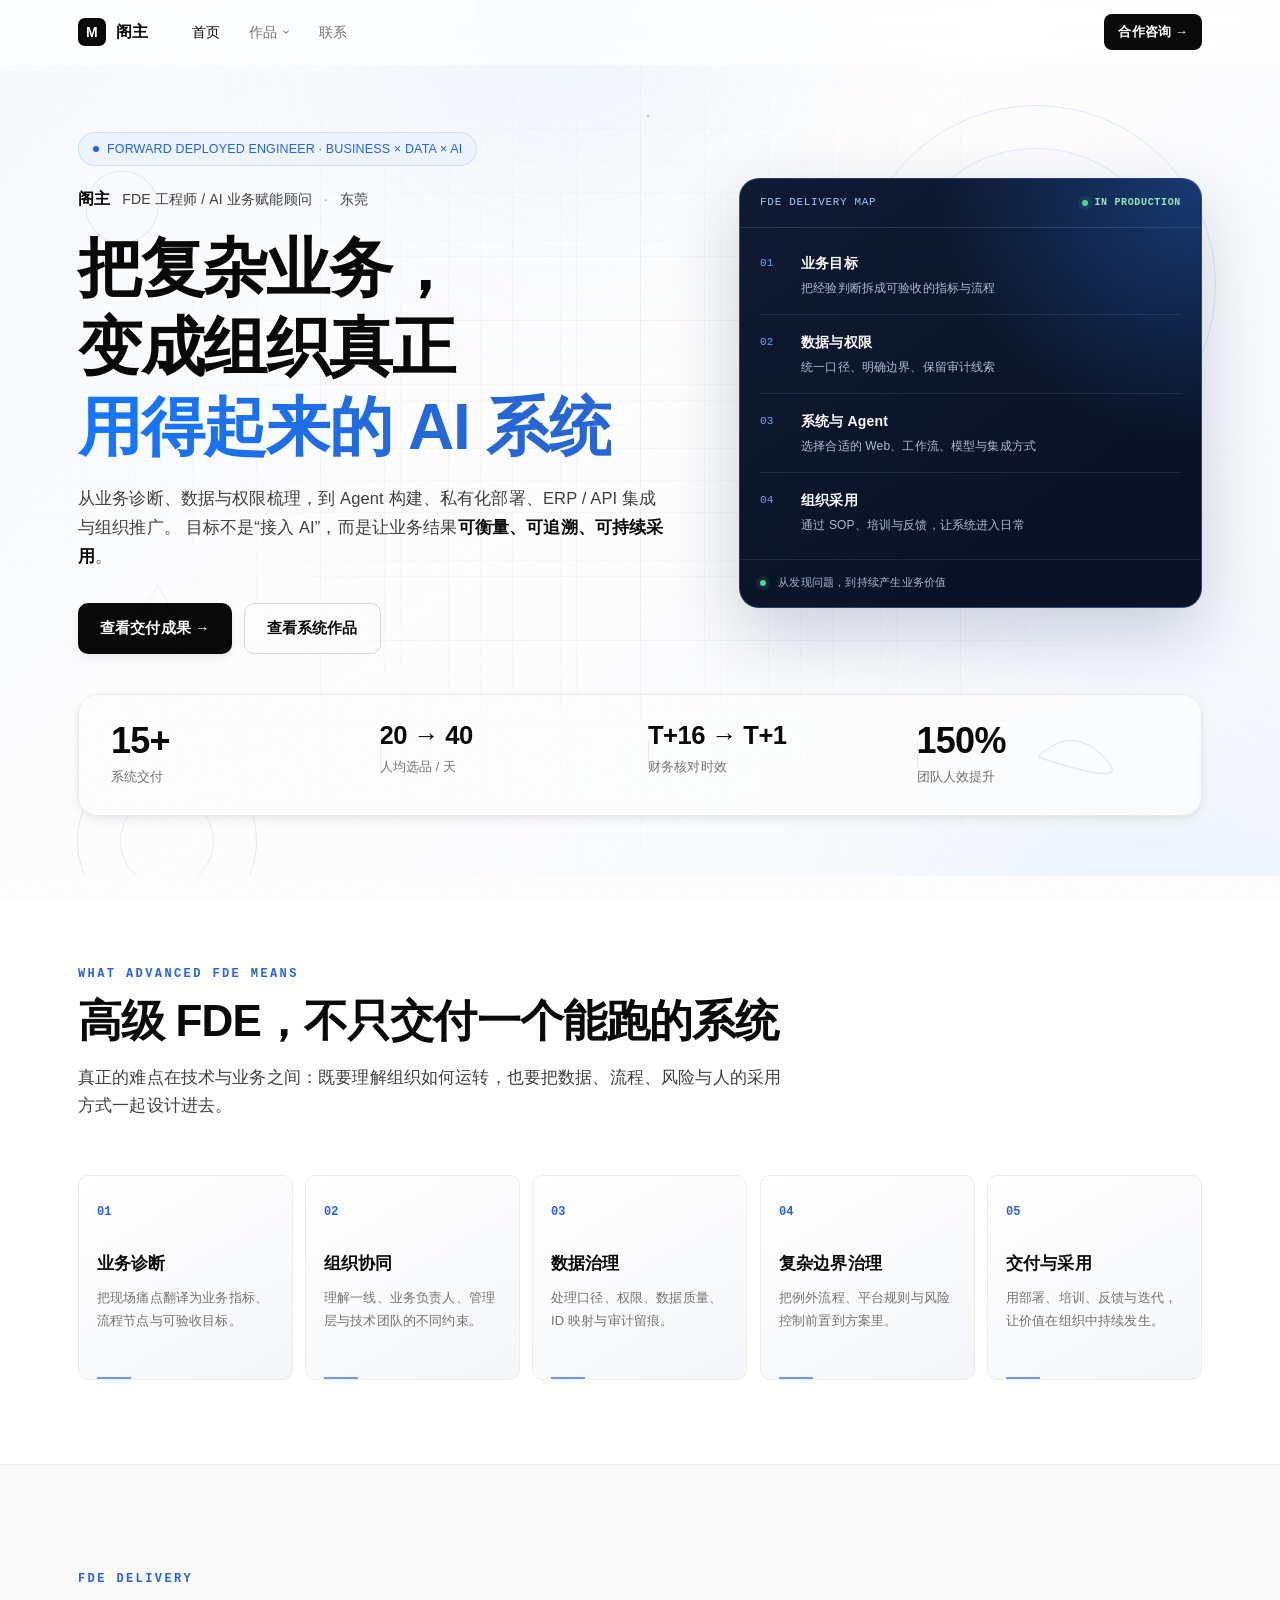
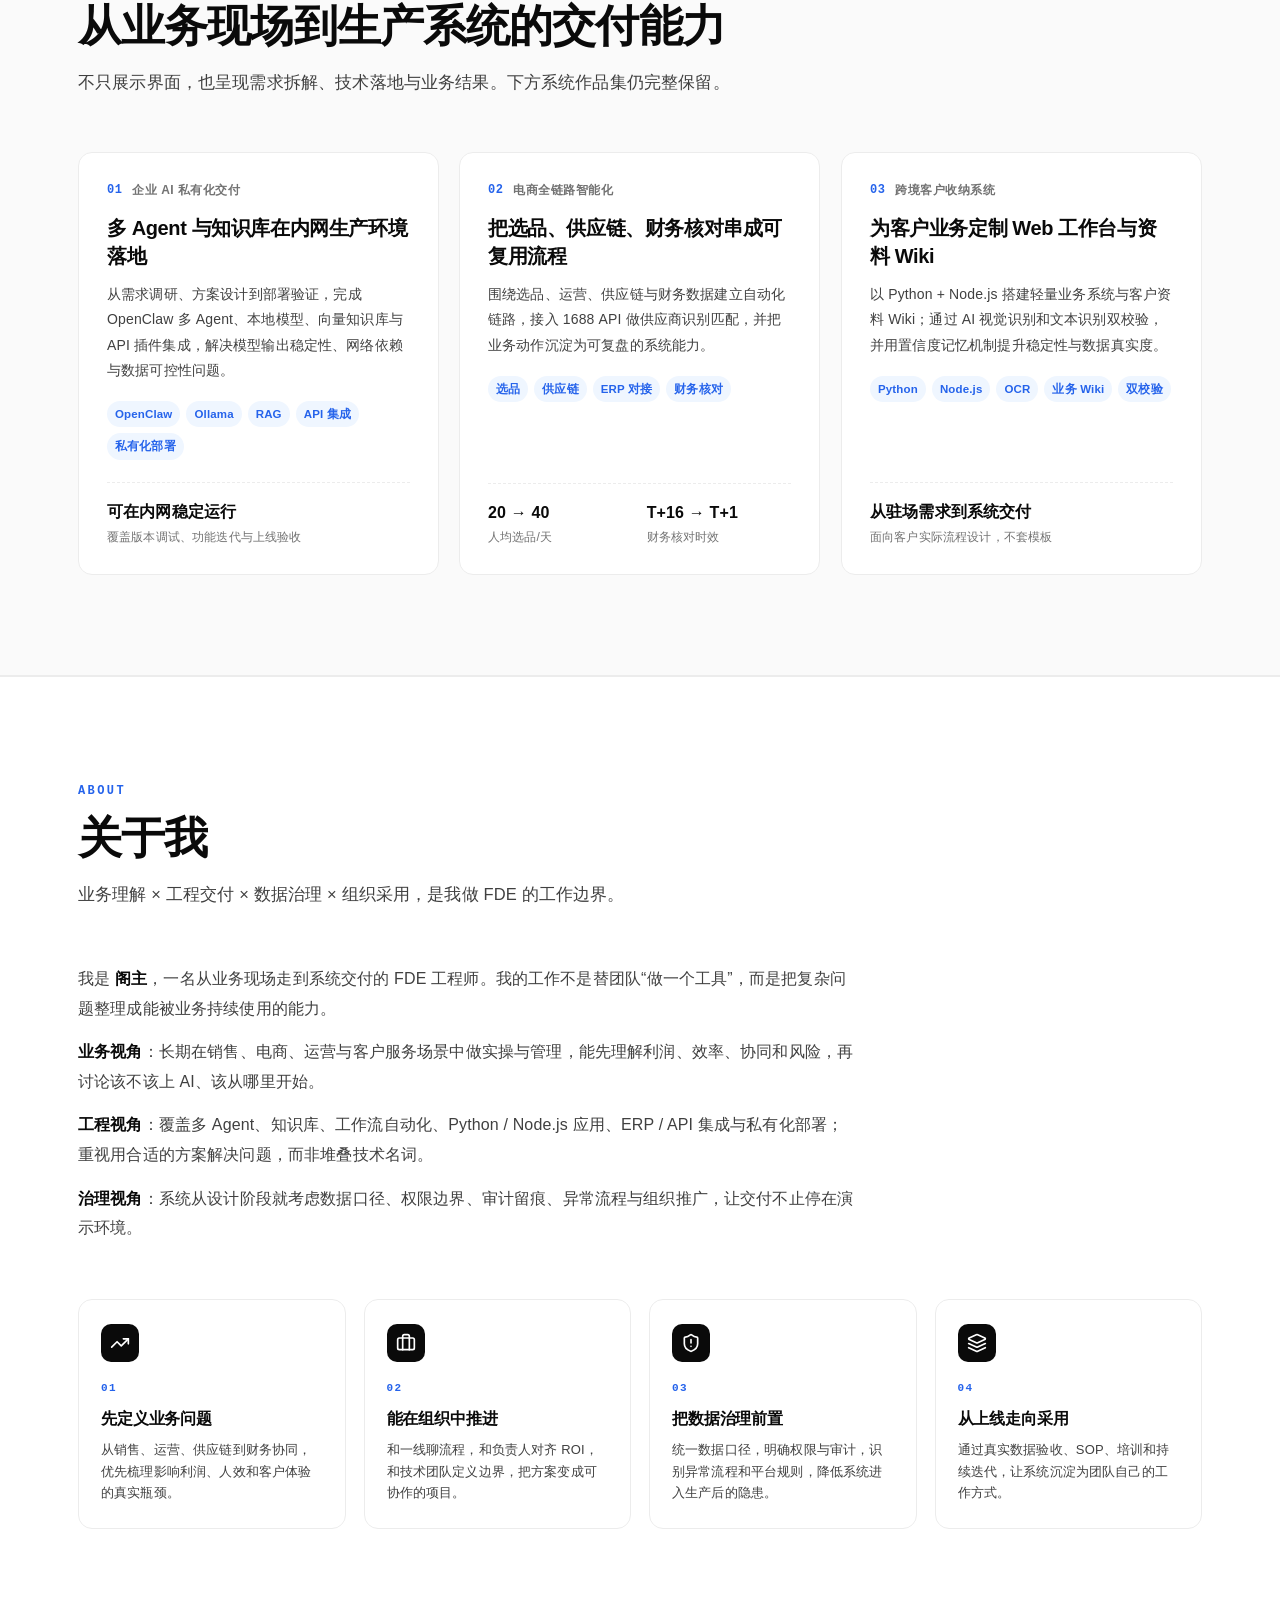
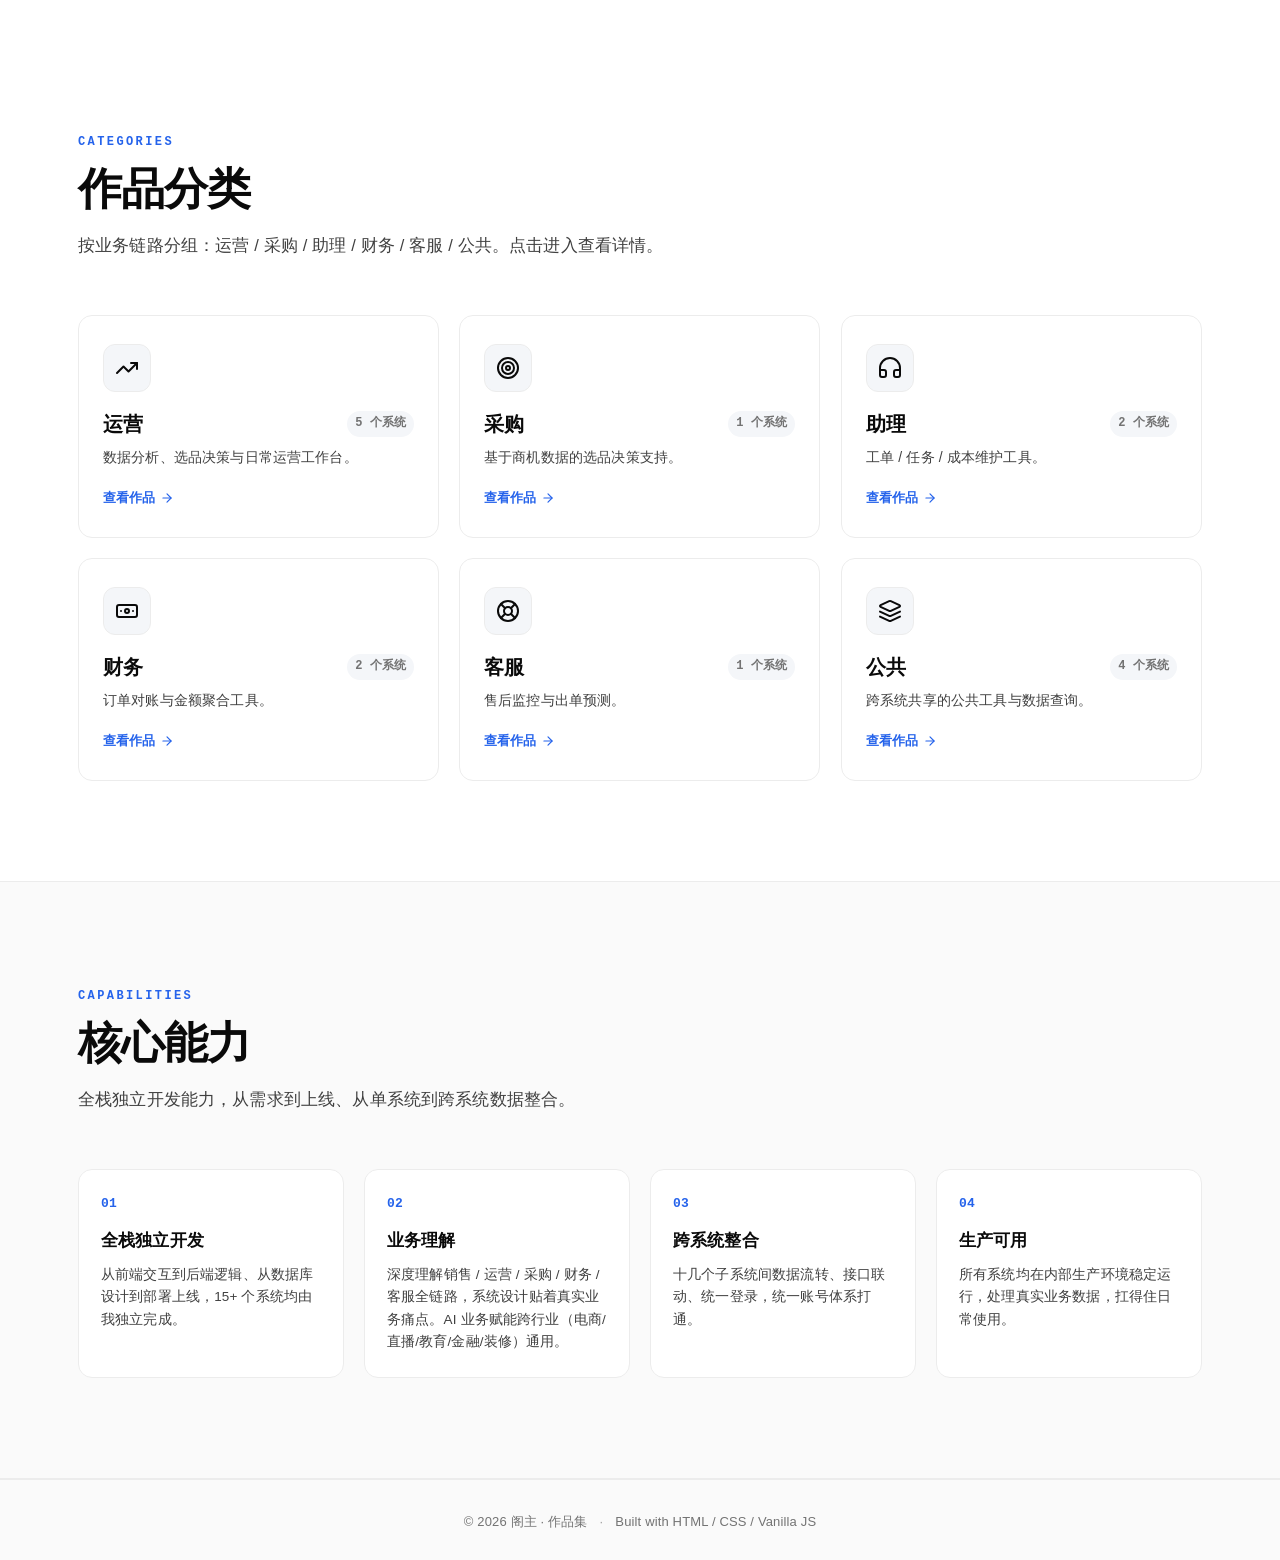
==== index.html @ 1d6ed40c "Simplify homepage flow and spacing" ====
<!DOCTYPE html>
<html lang="zh-CN">
<head>
  <meta charset="UTF-8" />
  <meta name="viewport" content="width=device-width, initial-scale=1.0" />
  <title>阁主 · FDE 工程师 / AI 业务赋能顾问 · 作品集</title>
  <link rel="icon" type="image/svg+xml" href="assets/favicon.svg" />
  <meta name="description" content="阁主 · FDE 工程师 / AI 业务赋能顾问：从业务诊断、数据治理到 Agent 构建、私有化部署与组织推广，把复杂流程变成真正被团队采用的系统。" />
  <meta property="og:type" content="website" />
  <meta property="og:title" content="阁主 · FDE 工程师 / AI 业务赋能顾问 · 作品集" />
  <meta property="og:description" content="从业务诊断、数据治理到 Agent 构建、私有化部署与组织推广，交付可验证、可持续采用的企业 AI 系统。" />
  <meta property="og:image" content="assets/og-image.svg" />

  <link rel="stylesheet" href="assets/style.css?v=fde-home-20260927" />
</head>
<body data-page="index">

  <!-- HERO -->
  <section class="hero" id="hero">
    <div class="hero__bg" aria-hidden="true">
      <div class="hero__grid"></div>
      <div class="hero__glow hero__glow--1"></div>
      <div class="hero__glow hero__glow--2"></div>
      <div class="hero__signal hero__signal--1"></div>
      <div class="hero__signal hero__signal--2"></div>
    </div>

    <div class="container hero__inner">
      <div class="hero__copy">
        <div class="hero__eyebrow">
          <span class="hero__dot"></span>
          <span>FORWARD DEPLOYED ENGINEER · BUSINESS × DATA × AI</span>
        </div>

        <div class="hero__identity" aria-label="个人职业身份">
          <strong>阁主</strong>
          <span>FDE 工程师 / AI 业务赋能顾问</span>
          <span>东莞</span>
        </div>

        <h1 class="hero__title">
          <span class="hero__title-line">把复杂业务，</span>
          <span class="hero__title-line">变成组织真正</span>
          <span class="hero__title-line"><span class="hero__title-em">用得起来的 AI 系统</span></span>
        </h1>

        <p class="hero__sub">
          从业务诊断、数据与权限梳理，到 Agent 构建、私有化部署、ERP / API 集成与组织推广。
          目标不是“接入 AI”，而是让业务结果<strong>可衡量、可追溯、可持续采用</strong>。
        </p>

        <div class="hero__cta">
          <a class="btn btn--primary" href="#featured-cases">查看交付成果 →</a>
          <a class="btn btn--ghost" href="#categories">查看系统作品</a>
        </div>
      </div>

      <aside class="hero__panel" aria-label="FDE 交付框架">
        <div class="hero__panel-head">
          <span>FDE DELIVERY MAP</span>
          <b><i></i> IN PRODUCTION</b>
        </div>
        <div class="hero__panel-body">
          <div class="hero__panel-row"><span>01</span><div><strong>业务目标</strong><small>把经验判断拆成可验收的指标与流程</small></div></div>
          <div class="hero__panel-row"><span>02</span><div><strong>数据与权限</strong><small>统一口径、明确边界、保留审计线索</small></div></div>
          <div class="hero__panel-row"><span>03</span><div><strong>系统与 Agent</strong><small>选择合适的 Web、工作流、模型与集成方式</small></div></div>
          <div class="hero__panel-row"><span>04</span><div><strong>组织采用</strong><small>通过 SOP、培训与反馈，让系统进入日常</small></div></div>
        </div>
        <div class="hero__panel-foot"><i></i> 从发现问题，到持续产生业务价值</div>
      </aside>

      <ul class="hero__stats" aria-label="关键数据">
        <li class="hero__stat">
          <span class="hero__stat-num" data-count="15" data-suffix="+">0</span>
          <span class="hero__stat-label">系统交付</span>
        </li>
        <li class="hero__stat">
          <span class="hero__stat-num hero__stat-num--text">20 → 40</span>
          <span class="hero__stat-label">人均选品 / 天</span>
        </li>
        <li class="hero__stat">
          <span class="hero__stat-num hero__stat-num--text">T+16 → T+1</span>
          <span class="hero__stat-label">财务核对时效</span>
        </li>
        <li class="hero__stat">
          <span class="hero__stat-num" data-count="150" data-suffix="%">0</span>
          <span class="hero__stat-label">团队人效提升</span>
        </li>
      </ul>

    </div>
  </section>

  <section class="fde-model" id="fde-model">
    <div class="container">
      <header class="section__head" data-reveal>
        <span class="section__eyebrow">WHAT ADVANCED FDE MEANS</span>
        <h2 class="section__title">高级 FDE，不只交付一个能跑的系统</h2>
        <p class="section__desc">真正的难点在技术与业务之间：既要理解组织如何运转，也要把数据、流程、风险与人的采用方式一起设计进去。</p>
      </header>
      <div class="fde-model__grid">
        <article class="fde-model__item" data-reveal><span>01</span><h3>业务诊断</h3><p>把现场痛点翻译为业务指标、流程节点与可验收目标。</p></article>
        <article class="fde-model__item" data-reveal><span>02</span><h3>组织协同</h3><p>理解一线、业务负责人、管理层与技术团队的不同约束。</p></article>
        <article class="fde-model__item" data-reveal><span>03</span><h3>数据治理</h3><p>处理口径、权限、数据质量、ID 映射与审计留痕。</p></article>
        <article class="fde-model__item" data-reveal><span>04</span><h3>复杂边界治理</h3><p>把例外流程、平台规则与风险控制前置到方案里。</p></article>
        <article class="fde-model__item" data-reveal><span>05</span><h3>交付与采用</h3><p>用部署、培训、反馈与迭代，让价值在组织中持续发生。</p></article>
      </div>
    </div>
  </section>

  <!-- FDE 代表成果：补充简历中的量化交付，不替代现有作品集 -->
  <section class="fde-cases" id="featured-cases">
    <div class="container">
      <header class="section__head" data-reveal>
        <span class="section__eyebrow">FDE DELIVERY</span>
        <h2 class="section__title">从业务现场到生产系统的交付能力</h2>
        <p class="section__desc">不只展示界面，也呈现需求拆解、技术落地与业务结果。下方系统作品集仍完整保留。</p>
      </header>

      <div class="fde-cases__grid">
        <article class="fde-case" data-reveal>
          <div class="fde-case__meta"><span>01</span> 企业 AI 私有化交付</div>
          <h3>多 Agent 与知识库在内网生产环境落地</h3>
          <p>从需求调研、方案设计到部署验证，完成 OpenClaw 多 Agent、本地模型、向量知识库与 API 插件集成，解决模型输出稳定性、网络依赖与数据可控性问题。</p>
          <ul class="fde-case__tags" aria-label="相关技术">
            <li>OpenClaw</li><li>Ollama</li><li>RAG</li><li>API 集成</li><li>私有化部署</li>
          </ul>
          <div class="fde-case__result"><strong>可在内网稳定运行</strong><span>覆盖版本调试、功能迭代与上线验收</span></div>
        </article>

        <article class="fde-case" data-reveal>
          <div class="fde-case__meta"><span>02</span> 电商全链路智能化</div>
          <h3>把选品、供应链、财务核对串成可复用流程</h3>
          <p>围绕选品、运营、供应链与财务数据建立自动化链路，接入 1688 API 做供应商识别匹配，并把业务动作沉淀为可复盘的系统能力。</p>
          <ul class="fde-case__tags" aria-label="业务结果">
            <li>选品</li><li>供应链</li><li>ERP 对接</li><li>财务核对</li>
          </ul>
          <div class="fde-case__metrics">
            <div><strong>20 → 40</strong><span>人均选品/天</span></div>
            <div><strong>T+16 → T+1</strong><span>财务核对时效</span></div>
          </div>
        </article>

        <article class="fde-case" data-reveal>
          <div class="fde-case__meta"><span>03</span> 跨境客户收纳系统</div>
          <h3>为客户业务定制 Web 工作台与资料 Wiki</h3>
          <p>以 Python + Node.js 搭建轻量业务系统与客户资料 Wiki；通过 AI 视觉识别和文本识别双校验，并用置信度记忆机制提升稳定性与数据真实度。</p>
          <ul class="fde-case__tags" aria-label="相关技术">
            <li>Python</li><li>Node.js</li><li>OCR</li><li>业务 Wiki</li><li>双校验</li>
          </ul>
          <div class="fde-case__result"><strong>从驻场需求到系统交付</strong><span>面向客户实际流程设计，不套模板</span></div>
        </article>
      </div>
    </div>
  </section>

  <!-- 关于我 -->
  <section class="about" id="about">
    <div class="container">
      <header class="section__head" data-reveal>
        <span class="section__eyebrow">ABOUT</span>
        <h2 class="section__title">关于我</h2>
        <p class="section__desc">业务理解 × 工程交付 × 数据治理 × 组织采用，是我做 FDE 的工作边界。</p>
      </header>

      <div class="about__intro" data-reveal>
        <p>我是 <strong>阁主</strong>，一名从业务现场走到系统交付的 FDE 工程师。我的工作不是替团队“做一个工具”，而是把复杂问题整理成能被业务持续使用的能力。</p>
        <p><strong>业务视角</strong>：长期在销售、电商、运营与客户服务场景中做实操与管理，能先理解利润、效率、协同和风险，再讨论该不该上 AI、该从哪里开始。</p>
        <p><strong>工程视角</strong>：覆盖多 Agent、知识库、工作流自动化、Python / Node.js 应用、ERP / API 集成与私有化部署；重视用合适的方案解决问题，而非堆叠技术名词。</p>
        <p><strong>治理视角</strong>：系统从设计阶段就考虑数据口径、权限边界、审计留痕、异常流程与组织推广，让交付不止停在演示环境。</p>
      </div>

      <div class="about__grid" data-reveal>
        <article class="about-hl" data-icon-key="trending-up">
          <div class="about-hl__icon"></div>
          <div class="about-hl__num">01</div>
          <h3>先定义业务问题</h3>
          <p>从销售、运营、供应链到财务协同，优先梳理影响利润、人效和客户体验的真实瓶颈。</p>
        </article>
        <article class="about-hl" data-icon-key="briefcase">
          <div class="about-hl__icon"></div>
          <div class="about-hl__num">02</div>
          <h3>能在组织中推进</h3>
          <p>和一线聊流程，和负责人对齐 ROI，和技术团队定义边界，把方案变成可协作的项目。</p>
        </article>
        <article class="about-hl" data-icon-key="shield-alert">
          <div class="about-hl__icon"></div>
          <div class="about-hl__num">03</div>
          <h3>把数据治理前置</h3>
          <p>统一数据口径，明确权限与审计，识别异常流程和平台规则，降低系统进入生产后的隐患。</p>
        </article>
        <article class="about-hl" data-icon-key="layers">
          <div class="about-hl__icon"></div>
          <div class="about-hl__num">04</div>
          <h3>从上线走向采用</h3>
          <p>通过真实数据验收、SOP、培训和持续迭代，让系统沉淀为团队自己的工作方式。</p>
        </article>
      </div>
    </div>
  </section>

  <!-- 分类导航 -->
  <section class="cats" id="categories">
    <div class="container">
      <header class="section__head" data-reveal>
        <span class="section__eyebrow">CATEGORIES</span>
        <h2 class="section__title">作品分类</h2>
        <p class="section__desc">按业务链路分组：运营 / 采购 / 助理 / 财务 / 客服 / 公共。点击进入查看详情。</p>
      </header>

      <div class="cats__grid">
        <!-- 由 JS 渲染 -->
      </div>
    </div>
  </section>

  <!-- 能力速览 -->
  <section class="skills">
    <div class="container">
      <header class="section__head" data-reveal>
        <span class="section__eyebrow">CAPABILITIES</span>
        <h2 class="section__title">核心能力</h2>
        <p class="section__desc">全栈独立开发能力，从需求到上线、从单系统到跨系统数据整合。</p>
      </header>

      <div class="skills__grid">
        <article class="skill-card" data-reveal>
          <div class="skill-card__num">01</div>
          <h3 class="skill-card__title">全栈独立开发</h3>
          <p class="skill-card__desc">从前端交互到后端逻辑、从数据库设计到部署上线，15+ 个系统均由我独立完成。</p>
        </article>
        <article class="skill-card" data-reveal>
          <div class="skill-card__num">02</div>
          <h3 class="skill-card__title">业务理解</h3>
          <p class="skill-card__desc">深度理解销售 / 运营 / 采购 / 财务 / 客服全链路，系统设计贴着真实业务痛点。AI 业务赋能跨行业（电商/直播/教育/金融/装修）通用。</p>
        </article>
        <article class="skill-card" data-reveal>
          <div class="skill-card__num">03</div>
          <h3 class="skill-card__title">跨系统整合</h3>
          <p class="skill-card__desc">十几个子系统间数据流转、接口联动、统一登录，统一账号体系打通。</p>
        </article>
        <article class="skill-card" data-reveal>
          <div class="skill-card__num">04</div>
          <h3 class="skill-card__title">生产可用</h3>
          <p class="skill-card__desc">所有系统均在内部生产环境稳定运行，处理真实业务数据，扛得住日常使用。</p>
        </article>
      </div>
    </div>
  </section>

  <script src="assets/icons.js"></script>
  <script src="assets/data.js"></script>
  <script src="assets/header.js"></script>
  <script src="assets/nav.js"></script>
  <script>
    /* 渲染分类卡片 (用 SVG icon) */
    (function () {
      const grid = document.querySelector('.cats__grid');
      const cats = window.CATEGORIES || [];
      grid.innerHTML = cats.map(c => `
        <a class="cat-card" href="${c.id}.html">
          <div class="cat-card__glow"></div>
          <div class="cat-card__icon">${window.renderIcon(c.icon, 26)}</div>
          <div class="cat-card__head">
            <h3 class="cat-card__title">${c.label}</h3>
            <span class="cat-card__count">${c.count} 个系统</span>
          </div>
          <p class="cat-card__desc">${c.desc}</p>
          <span class="cat-card__arrow">查看作品 ${window.renderIcon('arrow-right', 14)}</span>
        </a>
      `).join('');

      // 给新生成的 cat-card 加 reveal
      setTimeout(() => {
        document.querySelectorAll('.cat-card').forEach((el, idx) => {
          el.setAttribute('data-reveal', '');
          el.style.transitionDelay = (idx * 60) + 'ms';
          el.classList.add('is-in');
        });
      }, 0);

      /* ===== 渲染 About 卡片 icon ===== */
      document.querySelectorAll('.about-hl[data-icon-key]').forEach(card => {
        const key = card.getAttribute('data-icon-key');
        const iconEl = card.querySelector('.about-hl__icon');
        if (iconEl && window.renderIcon) {
          iconEl.innerHTML = window.renderIcon(key, 20);
        }
      });

    })();
  </script>
</body>
</html>
---- assets/style.css ----
/* ============================================================
   阁主 · 作品集 — 多页版本共享样式
   ============================================================ */

* { margin: 0; padding: 0; box-sizing: border-box; }

:root {
  /* ============================================================
     Design Tokens — 全站统一规范
     任何色值/间距/字号/动画都从这里取，禁止硬编码
     ============================================================ */

  /* ---- 背景色阶（4 档）---- */
  --c-bg: #ffffff;
  --c-bg-soft: #fafafa;
  --c-bg-tint: #f4f6f9;
  --c-bg-dark: #0a0a0c;   /* L2 OpenClaw core 等深色块用 */

  /* ---- 边框色阶（2 档）---- */
  --c-line: #ececec;
  --c-line-strong: #d9d9d9;

  /* ---- 文字色阶（4 档：标题/正文/辅助/占位）---- */
  --c-text: #0a0a0a;
  --c-text-2: #404040;
  --c-text-3: #737373;
  --c-text-4: #a3a3a3;

  /* ---- RGB 通道（用于构造 rgba：阴影、透明背景等）---- */
  --c-brand-rgb: 37, 99, 235;
  --c-text-rgb:  15, 23, 42;

  /* ---- 品牌色（蓝：主品牌）---- */
  --c-brand: #2563eb;
  --c-brand-2: #1d4ed8;
  --c-brand-soft: #eff6ff;
  --c-brand-soft-2: rgba(var(--c-brand-rgb), .08);
  --c-brand-soft-3: rgba(var(--c-brand-rgb), .12);
  --c-brand-soft-border: rgba(var(--c-brand-rgb), .18);
  --c-brand-glow: rgba(var(--c-brand-rgb), .35);

  /* ---- 辅助色（紫/绿：arch-why 死结 02/03、装饰用途）---- */
  --c-purple: #8b5cf6;
  --c-purple-rgb: 139, 92, 246;
  --c-purple-soft: rgba(var(--c-purple-rgb), .08);
  --c-purple-glow: rgba(var(--c-purple-rgb), .35);

  --c-green: #10b981;
  --c-green-rgb: 16, 185, 129;
  --c-green-soft: rgba(var(--c-green-rgb), .08);
  --c-green-glow: rgba(var(--c-green-rgb), .35);

  --g-brand: linear-gradient(135deg, var(--c-brand) 0%, var(--c-brand-2) 100%);

  /* ---- 阴影阶梯（4 档）---- */
  --sh-1: 0 1px 2px rgba(var(--c-text-rgb), .04), 0 1px 3px rgba(var(--c-text-rgb), .04);
  --sh-2: 0 4px 12px rgba(var(--c-text-rgb), .06), 0 2px 4px rgba(var(--c-text-rgb), .04);
  --sh-3: 0 12px 32px rgba(var(--c-text-rgb), .08), 0 4px 12px rgba(var(--c-text-rgb), .04);
  --sh-4: 0 24px 60px rgba(var(--c-text-rgb), .10), 0 8px 24px rgba(var(--c-text-rgb), .06);

  /* ---- 圆角（4 档）---- */
  --r-sm: 6px;
  --r-md: 10px;
  --r-lg: 14px;
  --r-xl: 20px;

  /* ---- 间距阶梯（8 档，基于 4px 基线）---- */
  --sp-1: 4px;
  --sp-2: 8px;
  --sp-3: 12px;
  --sp-4: 16px;
  --sp-5: 24px;
  --sp-6: 32px;
  --sp-7: 48px;
  --sp-8: 64px;
  --sp-9: 100px;
  --sp-10: 160px;

  /* ---- Section 通用 padding（统一规范）---- */
  --sec-pad-desktop: var(--sp-9) 0;        /* 主 section：100/0 */
  --sec-pad-mobile:  var(--sp-8) 0;        /* 移动：64/0 (原 60) */
  --sec-pad-hero:    var(--sp-10) 0 var(--sp-9);  /* hero：160/0/100 */
  --sec-pad-hero-md: 130px 0 80px;         /* 中等屏 hero */
  --sec-pad-hero-sm: 110px 0 60px;         /* 移动 hero */

  /* ---- 容器宽度 ---- */
  --container: 1180px;

  /* ---- 动画时长（3 档）---- */
  --dur-fast:  .2s;
  --dur-base:  .3s;
  --dur-slow:  .8s;
  --ease-out:  cubic-bezier(.2, .7, .2, 1);

  /* ---- 字体 ---- */
  --font-sans: 'Inter', 'Noto Sans SC', -apple-system, BlinkMacSystemFont,
               'Segoe UI', 'PingFang SC', 'Microsoft YaHei', sans-serif;
  --font-mono: 'JetBrains Mono', ui-monospace, SFMono-Regular, monospace;
}

html { scroll-behavior: smooth; }

body {
  font-family: var(--font-sans);
  background: var(--c-bg);
  color: var(--c-text);
  -webkit-font-smoothing: antialiased;
  -moz-osx-font-smoothing: grayscale;
  line-height: 1.6;
  font-size: 15px;
  letter-spacing: 0.01em;
}

a { color: inherit; text-decoration: none; }
button { font-family: inherit; cursor: pointer; border: 0; background: transparent; }
img { max-width: 100%; display: block; }
::selection { background: var(--c-brand); color: #fff; }
:focus-visible {
  outline: 3px solid rgba(var(--c-brand-rgb), .45);
  outline-offset: 3px;
}

.container {
  width: 100%;
  max-width: var(--container);
  margin: 0 auto;
  padding: 0 28px;
}

/* ===== 全局滚动入场 ===== */
[data-reveal] {
  opacity: 0;
  transform: translateY(40px);
  transition: opacity .8s cubic-bezier(.2,.7,.2,1), transform .8s cubic-bezier(.2,.7,.2,1);
  will-change: opacity, transform;
  /* Safety: 1.5s 后不管 JS 怎么, 强制显示 (兜底 IntersectionObserver 不触发的情况) */
  animation: revealSafety 1.5s ease-out forwards;
}
@keyframes revealSafety {
  0%, 30%  { opacity: 0; transform: translateY(40px); }
  100%     { opacity: 1; transform: translateY(0); }
}
[data-reveal].is-in {
  opacity: 1;
  transform: translateY(0);
  animation: none;  /* JS 触发后, 关掉 safety, 走 transition */
}

/* ===== 顶部导航 ===== */
.nav {
  position: fixed;
  top: 0; left: 0; right: 0;
  z-index: 50;
  background: rgba(255, 255, 255, 0.7);
  backdrop-filter: saturate(180%) blur(14px);
  -webkit-backdrop-filter: saturate(180%) blur(14px);
  border-bottom: 1px solid transparent;
  transition: background .3s, border-color .3s, box-shadow .3s;
}
.nav.is-scrolled {
  background: rgba(255, 255, 255, 0.92);
  border-bottom-color: var(--c-line);
  box-shadow: 0 1px 0 rgba(0,0,0,.02);
}
.nav__inner {
  max-width: var(--container);
  margin: 0 auto;
  padding: 0 28px;
  height: 64px;
  display: flex;
  align-items: center;
  gap: 36px;
}
.nav__logo {
  display: inline-flex;
  align-items: center;
  gap: 10px;
  font-weight: 700;
  font-size: 16px;
  color: var(--c-text);
}
.nav__logo-mark {
  width: 28px; height: 28px;
  border-radius: 7px;
  display: grid; place-items: center;
  background: var(--c-text);
  color: #fff;
  font-size: 14px;
  font-weight: 800;
  transition: transform .35s cubic-bezier(.2,.7,.2,1);
}
.nav__logo:hover .nav__logo-mark { transform: rotate(-12deg) scale(1.08); }
.nav__links {
  display: flex;
  gap: 28px;
  margin-left: 8px;
}
.nav__link {
  color: var(--c-text-3);
  font-size: 14px;
  font-weight: 500;
  transition: color .2s;
}
.nav__link:hover { color: var(--c-text); }
.nav__link.is-active { color: var(--c-text); }

/* 下拉菜单容器 */
.nav__item--dd { position: relative; display: inline-flex; align-items: center; }
.nav__link--dd {
  display: inline-flex;
  align-items: center;
  gap: 4px;
  background: transparent;
  padding: 0;
  font: inherit;
  color: var(--c-text-3);
  font-size: 14px;
  font-weight: 500;
  cursor: pointer;
  transition: color .2s;
}
.nav__link--dd:hover { color: var(--c-text); }
.nav__link--dd.is-active { color: var(--c-text); }
.nav__caret { transition: transform .25s cubic-bezier(.2,.7,.2,1); }
.nav__item--dd.is-open .nav__caret { transform: rotate(180deg); }

.nav__dd {
  position: absolute;
  top: calc(100% + 8px);
  left: -16px;
  min-width: 200px;
  background: rgba(255, 255, 255, 0.92);
  -webkit-backdrop-filter: saturate(180%) blur(14px);
  backdrop-filter: saturate(180%) blur(14px);
  border: 1px solid var(--c-line);
  border-radius: var(--r-lg);
  box-shadow: var(--sh-3);
  padding: 6px;
  display: flex;
  flex-direction: column;
  gap: 2px;
  opacity: 0;
  transform: translateY(-8px) scale(.96);
  transform-origin: top left;
  pointer-events: none;
  transition: opacity .2s ease, transform .2s cubic-bezier(.2,.7,.2,1);
  z-index: 60;
}
.nav__item--dd.is-open .nav__dd {
  opacity: 1;
  transform: translateY(0) scale(1);
  pointer-events: auto;
}
.nav__dd-item {
  display: flex;
  align-items: center;
  gap: 10px;
  padding: 9px 12px;
  border-radius: 8px;
  font-size: 13.5px;
  font-weight: 500;
  color: var(--c-text-2);
  transition: background .15s, color .15s, transform .15s;
}
.nav__dd-item:hover {
  background: var(--c-bg-tint);
  color: var(--c-text);
  transform: translateX(2px);
}
.nav__dd-item.is-active {
  background: var(--c-bg-tint);
  color: var(--c-text);
  font-weight: 600;
}
.nav__dd-dot {
  width: 8px; height: 8px;
  border-radius: 50%;
  flex-shrink: 0;
  box-shadow: 0 0 0 3px rgba(255, 255, 255, .9), 0 0 0 4px currentColor;
}
.nav__dd-label { flex: 1; }
.nav__dd-arrow {
  opacity: 0;
  transform: translateX(-4px);
  transition: opacity .15s, transform .15s;
  color: var(--c-text-4);
}
.nav__dd-item:hover .nav__dd-arrow {
  opacity: 1;
  transform: translateX(0);
  color: var(--c-text-2);
}
.nav__dd-divider {
  height: 1px;
  background: var(--c-line);
  margin: 4px 6px;
}
.nav__dd-item--special {
  background: linear-gradient(135deg, rgba(var(--c-brand-rgb), .06) 0%, rgba(124, 58, 237, .06) 100%);
  border: 1px solid rgba(var(--c-brand-rgb), .15);
  margin: 2px 0;
}
.nav__dd-item--special:hover {
  background: linear-gradient(135deg, rgba(var(--c-brand-rgb), .10) 0%, rgba(124, 58, 237, .10) 100%);
  border-color: rgba(var(--c-brand-rgb), .35);
}
.nav__dd-item--special .nav__dd-icon {
  display: grid; place-items: center;
  width: 22px; height: 22px;
  background: var(--c-bg);
  border: 1px solid rgba(var(--c-brand-rgb), .2);
  border-radius: 6px;
  color: var(--c-brand);
}
.nav__dd-item--special .nav__dd-label {
  font-weight: 600;
  background: var(--g-brand);
  -webkit-background-clip: text;
  -webkit-text-fill-color: transparent;
  background-clip: text;
}
.nav__dd-item--special.is-active {
  background: linear-gradient(135deg, rgba(var(--c-brand-rgb), .10) 0%, rgba(124, 58, 237, .10) 100%);
}
.nav__dd-tag {
  font-family: var(--font-mono);
  font-size: 10.5px;
  font-weight: 700;
  color: var(--c-brand);
  background: var(--c-brand-soft);
  padding: 1px 6px;
  border-radius: 999px;
  letter-spacing: .05em;
}

.nav__cta {
  margin-left: auto;
  padding: 8px 14px;
  border-radius: 8px;
  background: var(--c-text);
  color: #fff;
  font-size: 13px;
  font-weight: 600;
  transition: transform .2s, background .2s, box-shadow .2s;
}
.nav__cta:hover {
  background: var(--c-text-2);
  transform: translateY(-1px);
  box-shadow: var(--sh-2);
}
.nav__menu { display: none; font-size: 22px; color: var(--c-text); }

/* ===== 通用板块头 ===== */
.section__head {
  text-align: left;
  margin-bottom: 56px;
  max-width: 720px;
}
.section__head--center {
  text-align: center;
  margin-left: auto;
  margin-right: auto;
}
.section__eyebrow {
  display: inline-block;
  font-family: var(--font-mono);
  font-size: 12px;
  font-weight: 600;
  letter-spacing: .2em;
  color: var(--c-brand);
  margin-bottom: 12px;
}
.section__title {
  font-size: clamp(32px, 4vw, 44px);
  font-weight: 800;
  letter-spacing: -.02em;
  color: var(--c-text);
  margin-bottom: 16px;
  line-height: 1.15;
}
.section__desc {
  font-size: 16.5px;
  color: var(--c-text-2);
  line-height: 1.7;
}

/* ===== 通用按钮 ===== */
.btn {
  display: inline-flex;
  align-items: center;
  gap: 6px;
  padding: 13px 22px;
  border-radius: var(--r-md);
  font-size: 14.5px;
  font-weight: 600;
  transition: transform .2s, box-shadow .2s, background .2s, color .2s, border-color .2s;
  cursor: pointer;
  white-space: nowrap;
}
.btn--primary {
  background: var(--c-text);
  color: #fff;
  box-shadow: var(--sh-2);
}
.btn--primary:hover {
  transform: translateY(-1px);
  box-shadow: var(--sh-3);
  background: var(--c-text-2);
}
.btn--ghost {
  background: var(--c-bg);
  color: var(--c-text);
  border: 1px solid var(--c-line-strong);
}
.btn--ghost:hover {
  transform: translateY(-1px);
  border-color: var(--c-text);
  box-shadow: var(--sh-1);
}

/* ===== HERO（主页） ===== */
.hero {
  position: relative;
  padding: 160px 0 100px;
  overflow: hidden;
  background: linear-gradient(180deg, #fff 0%, #fafbfc 100%);
}
.hero__bg {
  position: absolute; inset: 0;
  pointer-events: none;
  z-index: 0;
}
.hero__grid {
  position: absolute; inset: 0;
  background-image:
    linear-gradient(to right, rgba(var(--c-text-rgb), 0.04) 1px, transparent 1px),
    linear-gradient(to bottom, rgba(var(--c-text-rgb), 0.04) 1px, transparent 1px);
  background-size: 56px 56px;
  mask-image: radial-gradient(ellipse at center, #000 30%, transparent 80%);
  -webkit-mask-image: radial-gradient(ellipse at center, #000 30%, transparent 80%);
  animation: gridDrift 30s linear infinite;
}
@keyframes gridDrift {
  0%   { background-position: 0 0, 0 0; }
  100% { background-position: 56px 56px, 56px 56px; }
}
.hero__glow {
  position: absolute;
  width: 520px; height: 520px;
  border-radius: 50%;
  filter: blur(120px);
  opacity: .35;
  animation: float 14s ease-in-out infinite;
}
.hero__glow--1 {
  top: -120px; left: -100px;
  background: radial-gradient(circle, #93c5fd, transparent 60%);
}
.hero__glow--2 {
  bottom: -180px; right: -120px;
  background: radial-gradient(circle, #93c5fd, transparent 60%);
  opacity: .25;
  animation-delay: -7s;
}
@keyframes float {
  0%, 100% { transform: translate(0, 0) scale(1); }
  33%      { transform: translate(40px, -30px) scale(1.05); }
  66%      { transform: translate(-30px, 20px) scale(.95); }
}

/* 3D 浮动小元素 */
.hero__floating {
  position: absolute;
  z-index: 0;
  pointer-events: none;
  will-change: transform;
}
.hero__floating--1 {
  top: 22%; left: 8%;
  width: 64px; height: 64px;
  border: 1px solid rgba(var(--c-text-rgb), .08);
  background: rgba(255, 255, 255, .6);
  backdrop-filter: blur(8px);
  border-radius: 16px;
  transform: rotate(15deg);
  animation: floatBox 8s ease-in-out infinite;
  box-shadow: 0 8px 24px rgba(var(--c-text-rgb), .06);
}
.hero__floating--1::after {
  content: '';
  position: absolute; inset: 12px;
  border-radius: 8px;
  background: linear-gradient(135deg, var(--c-brand-soft), transparent);
}
.hero__floating--2 {
  top: 60%; right: 6%;
  width: 48px; height: 48px;
  border: 1px solid rgba(var(--c-text-rgb), .08);
  background: rgba(255, 255, 255, .7);
  backdrop-filter: blur(8px);
  border-radius: 50%;
  transform: rotate(-10deg);
  animation: floatBox 9s ease-in-out infinite reverse;
  box-shadow: 0 6px 20px rgba(var(--c-text-rgb), .05);
}
.hero__floating--3 {
  top: 40%; right: 14%;
  width: 28px; height: 28px;
  background: var(--c-brand);
  border-radius: 8px;
  transform: rotate(20deg);
  opacity: .7;
  animation: floatBox 7s ease-in-out infinite;
  box-shadow: 0 4px 16px rgba(var(--c-brand-rgb), .3);
}
@keyframes floatBox {
  0%, 100% { transform: translateY(0) rotate(var(--r, 0deg)); }
  50%      { transform: translateY(-20px) rotate(calc(var(--r, 0deg) + 5deg)); }
}

.hero__inner {
  position: relative;
  z-index: 1;
  text-align: center;
}
.hero__eyebrow {
  display: inline-flex;
  align-items: center;
  gap: 8px;
  padding: 6px 14px;
  border-radius: 999px;
  background: var(--c-brand-soft);
  color: var(--c-brand);
  font-size: 12.5px;
  font-weight: 500;
  border: 1px solid rgba(var(--c-brand-rgb), .15);
  margin-bottom: 28px;
  animation: fadeUp .8s ease both;
}
.hero__dot {
  width: 6px; height: 6px;
  border-radius: 50%;
  background: var(--c-brand);
  box-shadow: 0 0 0 0 rgba(var(--c-brand-rgb), .5);
  animation: pulse 2s infinite;
}
@keyframes pulse {
  0% { box-shadow: 0 0 0 0 rgba(var(--c-brand-rgb), .5); }
  70% { box-shadow: 0 0 0 8px rgba(var(--c-brand-rgb), 0); }
  100% { box-shadow: 0 0 0 0 rgba(var(--c-brand-rgb), 0); }
}
.hero__title {
  font-size: clamp(40px, 6vw, 64px);
  line-height: 1.15;
  font-weight: 800;
  letter-spacing: -.02em;
  color: var(--c-text);
  margin-bottom: 24px;
  animation: fadeUp .8s .1s ease both;
}
.hero__title-line { display: block; }
.hero__title-em {
  background: var(--g-brand);
  -webkit-background-clip: text;
  -webkit-text-fill-color: transparent;
  background-clip: text;
  display: inline-block;
  transition: transform .35s cubic-bezier(.2,.7,.2,1);
}
.hero__title-em:hover { transform: translateY(-2px); }
.hero__title-em--alt {
  background: var(--c-text);
  -webkit-background-clip: text;
  -webkit-text-fill-color: transparent;
  background-clip: text;
}
.hero__sub {
  max-width: 720px;
  margin: 0 auto 40px;
  font-size: 17px;
  line-height: 1.75;
  color: var(--c-text-2);
  animation: fadeUp .8s .2s ease both;
}
.hero__sub strong { color: var(--c-text); font-weight: 700; }
.hero__cta {
  display: flex;
  gap: 12px;
  justify-content: center;
  margin-bottom: 72px;
  animation: fadeUp .8s .3s ease both;
}
.hero__stats {
  list-style: none;
  display: grid;
  grid-template-columns: repeat(4, 1fr);
  gap: 16px;
  max-width: 880px;
  margin: 0 auto;
  padding: 28px 32px;
  background: rgba(255, 255, 255, 0.6);
  backdrop-filter: blur(8px);
  border: 1px solid var(--c-line);
  border-radius: var(--r-xl);
  box-shadow: var(--sh-2);
  animation: fadeUp .8s .4s ease both;
}
.hero__stat {
  display: flex;
  flex-direction: column;
  align-items: center;
  text-align: center;
  gap: 4px;
  position: relative;
}
.hero__stat + .hero__stat::before {
  content: '';
  position: absolute;
  left: 0; top: 50%;
  transform: translateY(-50%);
  width: 1px; height: 28px;
  background: var(--c-line);
}
.hero__stat-num {
  font-size: 36px;
  font-weight: 800;
  color: var(--c-text);
  letter-spacing: -.02em;
  line-height: 1;
  display: inline-block;
  font-variant-numeric: tabular-nums;
}
.hero__stat-label {
  font-size: 12.5px;
  color: var(--c-text-3);
  font-weight: 500;
  margin-top: 4px;
}
@keyframes fadeUp {
  from { opacity: 0; transform: translateY(20px); }
  to { opacity: 1; transform: translateY(0); }
}

/* ===== 分类导航（主页） ===== */
.cats {
  padding: var(--sec-pad-desktop);
  background: var(--c-bg);
}
.cats__grid {
  display: grid;
  grid-template-columns: repeat(3, 1fr);
  gap: 20px;
  perspective: 1500px;
}
.cat-card {
  position: relative;
  display: block;
  background: var(--c-bg);
  border: 1px solid var(--c-line);
  border-radius: var(--r-lg);
  padding: 28px 24px;
  transition: transform .35s cubic-bezier(.2,.7,.2,1), box-shadow .35s, border-color .25s;
  overflow: hidden;
  isolation: isolate;
  transform-style: preserve-3d;
  will-change: transform;
}
.cat-card::before {
  content: '';
  position: absolute;
  inset: 0;
  background: var(--c-brand-soft);
  opacity: 0;
  transition: opacity .3s;
  z-index: -1;
}
.cat-card__glow {
  position: absolute;
  inset: 0;
  pointer-events: none;
  opacity: 0;
  transition: opacity .4s;
  background: radial-gradient(
    circle at var(--mx, 50%) var(--my, 50%),
    var(--c-brand) 0%,
    transparent 60%
  );
  opacity: 0;
  z-index: -1;
}
.cat-card:hover { border-color: var(--c-brand); }
.cat-card:hover::before { opacity: .08; }
.cat-card:hover .cat-card__glow { opacity: .12; }
.cat-card__icon {
  width: 48px; height: 48px;
  display: grid; place-items: center;
  background: var(--c-bg-tint);
  border: 1px solid var(--c-line);
  border-radius: 12px;
  margin-bottom: 16px;
  transition: transform .35s cubic-bezier(.2,.7,.2,1), background .3s, border-color .3s, color .3s;
  transform: translateZ(30px);
  color: var(--c-text);
}
.cat-card__icon svg { width: 24px; height: 24px; }
.cat-card:hover .cat-card__icon {
  background: var(--c-text);
  border-color: var(--c-text);
  color: #fff;
  transform: translateZ(50px) rotate(-6deg);
}
.cat-card__head {
  display: flex;
  align-items: center;
  justify-content: space-between;
  margin-bottom: 6px;
  transform: translateZ(15px);
}
.cat-card__title {
  font-size: 20px;
  font-weight: 700;
  color: var(--c-text);
  letter-spacing: -.01em;
}
.cat-card__count {
  font-family: var(--font-mono);
  font-size: 12px;
  font-weight: 600;
  color: var(--c-text-3);
  background: var(--c-bg-tint);
  padding: 3px 8px;
  border-radius: 999px;
}
.cat-card__desc {
  font-size: 14px;
  line-height: 1.65;
  color: var(--c-text-2);
  margin-bottom: 16px;
  transform: translateZ(8px);
}
.cat-card__arrow {
  display: inline-flex;
  align-items: center;
  gap: 4px;
  font-size: 13px;
  font-weight: 600;
  color: var(--c-brand);
  transition: gap .2s;
  transform: translateZ(20px);
}
.cat-card__arrow svg { width: 14px; height: 14px; }
.cat-card:hover .cat-card__arrow { gap: 8px; }

/* ===== 主页：关于我 ===== */
.about {
  padding: var(--sec-pad-desktop);
  background: var(--c-bg);
  border-top: 1px solid var(--c-line);
}
.about__intro {
  max-width: 780px;
  font-size: 16px;
  line-height: 1.85;
  color: var(--c-text-2);
  margin-bottom: 56px;
}
.about__intro p { margin-bottom: 14px; }
.about__intro p:last-child { margin-bottom: 0; }
.about__intro strong { color: var(--c-text); font-weight: 700; }
.about__intro em {
  font-style: normal;
  font-weight: 700;
  color: var(--c-text);
  background: linear-gradient(transparent 60%, rgba(var(--c-brand-rgb), .18) 60%);
  padding: 0 4px;
}
.about__grid {
  display: grid;
  grid-template-columns: repeat(4, 1fr);
  gap: 18px;
}
.about-hl {
  position: relative;
  padding: 24px 22px;
  background: var(--c-bg);
  border: 1px solid var(--c-line);
  border-radius: var(--r-lg);
  transition: transform .3s, box-shadow .3s, border-color .3s;
}
.about-hl:hover {
  transform: translateY(-3px);
  border-color: var(--c-text);
  box-shadow: var(--sh-2);
}
.about-hl__icon {
  display: grid;
  place-items: center;
  width: 38px; height: 38px;
  background: var(--c-text);
  border-radius: 10px;
  color: #fff;
  margin-bottom: 18px;
}
.about-hl__icon svg { width: 20px; height: 20px; }
.about-hl__num {
  font-family: var(--font-mono);
  font-size: 11px;
  font-weight: 700;
  color: var(--c-brand);
  letter-spacing: .12em;
  margin-bottom: 8px;
}
.about-hl h3 {
  font-size: 16px;
  font-weight: 700;
  color: var(--c-text);
  letter-spacing: -.01em;
  margin-bottom: 8px;
}
.about-hl p {
  font-size: 13px;
  line-height: 1.65;
  color: var(--c-text-2);
}

@media (max-width: 1024px) {
  .about__grid { grid-template-columns: repeat(2, 1fr); }
}
@media (max-width: 720px) {
  .about { padding: var(--sec-pad-mobile); }
  .about__grid { grid-template-columns: 1fr; }
  .about__intro { font-size: 15px; }
}

/* ===== 主页：能力速览 ===== */
.skills {
  padding: var(--sec-pad-desktop);
  background: var(--c-bg-soft);
  border-top: 1px solid var(--c-line);
  border-bottom: 1px solid var(--c-line);
}
.skills__grid {
  display: grid;
  grid-template-columns: repeat(4, 1fr);
  gap: 20px;
  perspective: 1200px;
}
.skill-card {
  position: relative;
  background: var(--c-bg);
  border: 1px solid var(--c-line);
  border-radius: var(--r-lg);
  padding: 24px 22px;
  transition: transform .35s cubic-bezier(.2,.7,.2,1), box-shadow .35s, border-color .3s;
  transform-style: preserve-3d;
  overflow: hidden;
  will-change: transform;
}
.skill-card::before {
  content: '';
  position: absolute;
  inset: 0;
  background: radial-gradient(
    circle at var(--mx, 50%) var(--my, 50%),
    rgba(var(--c-brand-rgb), .1) 0%,
    transparent 60%
  );
  opacity: 0;
  transition: opacity .3s;
  pointer-events: none;
}
.skill-card:hover {
  transform: translateY(-4px);
  box-shadow: var(--sh-3);
  border-color: var(--c-line-strong);
}
.skill-card:hover::before { opacity: 1; }
.skill-card__num {
  font-family: var(--font-mono);
  font-size: 13px;
  color: var(--c-brand);
  font-weight: 600;
  margin-bottom: 12px;
  transform: translateZ(20px);
}
.skill-card__title {
  font-size: 17px;
  font-weight: 700;
  color: var(--c-text);
  margin-bottom: 10px;
  transform: translateZ(12px);
}
.skill-card__desc {
  font-size: 13.5px;
  color: var(--c-text-2);
  line-height: 1.65;
  transform: translateZ(6px);
}

/* ===== 分类页头部 ===== */
.cat-hero {
  position: relative;
  padding: var(--sec-pad-hero);
  background: linear-gradient(180deg, #fff 0%, var(--cat-bg, var(--c-bg-soft)) 100%);
  border-bottom: 1px solid var(--c-line);
  overflow: hidden;
}
.cat-hero::before {
  content: '';
  position: absolute;
  inset: 0;
  background-image:
    linear-gradient(to right, rgba(var(--c-text-rgb), 0.03) 1px, transparent 1px),
    linear-gradient(to bottom, rgba(var(--c-text-rgb), 0.03) 1px, transparent 1px);
  background-size: 48px 48px;
  mask-image: radial-gradient(ellipse at left top, #000 20%, transparent 70%);
  -webkit-mask-image: radial-gradient(ellipse at left top, #000 20%, transparent 70%);
  pointer-events: none;
}
.cat-hero__inner {
  position: relative;
  z-index: 1;
}
.cat-hero__back {
  display: inline-flex;
  align-items: center;
  gap: 4px;
  font-size: 13px;
  color: var(--c-text-3);
  font-weight: 500;
  margin-bottom: 20px;
  transition: color .2s, gap .2s, transform .2s;
}
.cat-hero__back:hover { color: var(--c-text); gap: 8px; transform: translateX(-2px); }
.cat-hero__head {
  display: flex;
  align-items: center;
  gap: 20px;
  margin-bottom: 20px;
  perspective: 1000px;
}
.cat-hero__icon {
  width: 72px; height: 72px;
  display: grid; place-items: center;
  background: var(--c-bg);
  border: 1px solid var(--c-line);
  border-radius: 16px;
  box-shadow: var(--sh-2);
  transition: transform .25s ease;
  transform-style: preserve-3d;
  will-change: transform;
}
.cat-hero__icon svg { width: 36px; height: 36px; }
.cat-hero__title {
  font-size: clamp(32px, 4vw, 48px);
  font-weight: 800;
  letter-spacing: -.02em;
  color: var(--c-text);
  line-height: 1.15;
  margin-bottom: 4px;
}
.cat-hero__count {
  font-family: var(--font-mono);
  font-size: 14px;
  color: var(--c-text-3);
  font-weight: 500;
  font-variant-numeric: tabular-nums;
}
.cat-hero__count span[data-count] { color: var(--c-text); font-weight: 700; }
.cat-hero__desc {
  font-size: 17px;
  color: var(--c-text-2);
  line-height: 1.7;
  max-width: 720px;
}

/* ===== 作品详情卡片（分类页）===== */
.works-list {
  padding: var(--sec-pad-desktop);
  background: var(--c-bg);
  perspective: 1500px;
}
.work-detail {
  position: relative;
  background: var(--c-bg);
  border: 1px solid var(--c-line);
  border-radius: var(--r-xl);
  padding: 32px;
  margin-bottom: 28px;
  transition: box-shadow .4s, border-color .3s;
  isolation: isolate;
}
.work-detail:hover {
  box-shadow: 0 30px 60px -20px rgba(var(--c-text-rgb), .15), 0 10px 30px -10px rgba(var(--c-text-rgb), .08);
  border-color: var(--c-line-strong);
}
.work-detail__inner {
  position: relative;
}
.work-detail__glow {
  position: absolute;
  inset: 0;
  pointer-events: none;
  opacity: 0;
  transition: opacity .4s;
  border-radius: var(--r-xl);
  mix-blend-mode: multiply;
  z-index: 0;
}
.work-detail:hover .work-detail__glow { opacity: 1; }

.work-detail__head {
  display: flex;
  align-items: flex-start;
  gap: 16px;
  margin-bottom: 20px;
  padding-bottom: 20px;
  border-bottom: 1px dashed var(--c-line);
  position: relative;
  z-index: 1;
  transform: translateZ(0);
}
.work-detail__icon {
  width: 56px; height: 56px;
  display: grid; place-items: center;
  background: var(--c-bg-tint);
  border: 1px solid var(--c-line);
  border-radius: 14px;
  flex-shrink: 0;
  transition: transform .35s cubic-bezier(.2,.7,.2,1), background .3s, border-color .3s;
  transform: translateZ(40px);
  color: var(--c-brand);
}
.work-detail__icon svg { width: 28px; height: 28px; }
.work-detail:hover .work-detail__icon {
  background: var(--c-bg);
  border-color: var(--c-brand);
  transform: translateZ(60px) rotate(-8deg);
}
.work-detail__head-text {
  flex: 1;
  min-width: 0;
  transform: translateZ(15px);
}
.work-detail__port {
  font-family: var(--font-mono);
  font-size: 12px;
  color: var(--c-text-4);
  background: var(--c-bg-tint);
  padding: 3px 8px;
  border-radius: 999px;
  border: 1px solid var(--c-line);
  display: inline-block;
  margin-bottom: 6px;
}
.work-detail__title {
  font-size: 22px;
  font-weight: 700;
  color: var(--c-text);
  letter-spacing: -.01em;
  margin-bottom: 4px;
  transition: color .25s;
}
.work-detail:hover .work-detail__title { color: var(--c-text); }
.work-detail__desc {
  font-size: 14.5px;
  color: var(--c-text-2);
  line-height: 1.6;
}
.work-detail__badge {
  flex-shrink: 0;
  align-self: flex-start;
  font-size: 11.5px;
  font-weight: 600;
  color: var(--c-text-3);
  background: var(--c-bg-tint);
  border: 1px solid var(--c-line);
  padding: 4px 10px;
  border-radius: 999px;
  letter-spacing: .04em;
  transform: translateZ(20px);
}
.work-detail__body {
  display: grid;
  grid-template-columns: 1fr 1fr;
  gap: 32px;
  margin-bottom: 20px;
  position: relative;
  z-index: 1;
}
.work-detail__block { transform: translateZ(8px); }
.work-detail__block-title {
  font-size: 11.5px;
  font-weight: 700;
  color: var(--c-text-3);
  text-transform: uppercase;
  letter-spacing: .12em;
  margin-bottom: 10px;
  display: flex;
  align-items: center;
  gap: 6px;
}
.work-detail__block-title::before {
  content: '';
  width: 14px; height: 2px;
  background: var(--c-brand);
  border-radius: 2px;
}
.work-detail__problem {
  font-size: 14.5px;
  line-height: 1.75;
  color: var(--c-text-2);
}
.work-detail__features {
  list-style: none;
}
.work-detail__features li {
  position: relative;
  padding: 6px 0 6px 22px;
  font-size: 14px;
  line-height: 1.7;
  color: var(--c-text-2);
}
.work-detail__features li::before {
  content: '';
  position: absolute;
  left: 0; top: 14px;
  width: 12px; height: 12px;
  border-radius: 50%;
  background: var(--c-brand);
  border: 2px solid var(--c-brand);
  opacity: .25;
  transition: opacity .25s, transform .25s;
}
.work-detail__features li::after {
  content: '';
  position: absolute;
  left: 4px; top: 16px;
  width: 4px; height: 4px;
  border-radius: 50%;
  background: var(--c-brand);
  opacity: .8;
}
.work-detail:hover .work-detail__features li::before {
  opacity: 1;
  transform: scale(1.1);
}
.work-detail__media {
  margin-top: 4px;
  border-radius: var(--r-md);
  overflow: hidden;
  background: var(--c-bg-tint);
  border: 1px solid var(--c-line);
  min-height: 200px;
  display: flex;
  align-items: center;
  justify-content: center;
  color: var(--c-text-4);
  font-size: 13px;
  position: relative;
  z-index: 1;
  /* GIF 本身帧数较多，避免强制 GPU 合成后出现跳帧或撕裂感。 */
  transform: none;
}
.work-detail__media--empty {
  border-style: dashed;
  border-color: var(--c-line-strong);
  background:
    linear-gradient(135deg, transparent 49%, var(--c-line) 49%, var(--c-line) 51%, transparent 51%) 0 0 / 16px 16px,
    var(--c-bg-tint);
}
.work-detail__media-placeholder {
  display: flex;
  flex-direction: column;
  align-items: center;
  gap: 8px;
  padding: 40px 20px;
  text-align: center;
  pointer-events: none;
}
.work-detail__media-link.is-empty + .work-detail__media-placeholder { display: none; }
.work-detail__media--empty .work-detail__media-link.is-empty ~ .work-detail__media-placeholder { display: flex; }
.work-detail__media .work-detail__media-link:not(.is-empty) ~ .work-detail__media-placeholder { display: none; }
.work-detail__media-placeholder-icon {
  display: grid; place-items: center;
  width: 56px; height: 56px;
  background: var(--c-bg);
  border: 1px solid var(--c-line);
  border-radius: 14px;
  color: var(--c-text-3);
}
.work-detail__media-placeholder-icon svg { width: 28px; height: 28px; }
.work-detail__media-placeholder-title {
  font-size: 14px;
  font-weight: 600;
  color: var(--c-text-2);
}
.work-detail__media-placeholder-name {
  font-family: var(--font-mono);
  font-size: 13px;
  color: var(--c-brand);
  background: var(--c-bg);
  border: 1px solid var(--c-line);
  padding: 4px 10px;
  border-radius: 6px;
}
.work-detail__media-placeholder-hint {
  font-size: 12px;
  color: var(--c-text-3);
}
.work-detail__media-placeholder-hint code {
  font-family: var(--font-mono);
  font-size: 11.5px;
  background: var(--c-bg);
  border: 1px solid var(--c-line);
  padding: 1px 6px;
  border-radius: 4px;
  color: var(--c-text-2);
}
.work-detail__media-link {
  position: relative;
  display: block;
  width: 100%;
  height: 100%;
  overflow: hidden;
  background: var(--c-bg-tint);
}
.work-detail__carousel-item.is-broken {
  display: flex !important;
  background: var(--c-bg-tint);
  min-height: 240px;
}
.work-detail__carousel-item.is-broken img { display: none !important; }
.work-detail__media img {
  width: 100%;
  height: auto;
  display: block;
  transform: none;
  -webkit-transform: none;
  transition: none;
}
.work-detail__media:hover img {
  transform: none;
}

/* ===== 轮播 ===== */
.work-detail__carousel {
  position: relative;
  overflow: hidden;
  border-radius: var(--r-md);
  width: 100%;
  min-height: 100px;
  background: var(--c-bg-tint);
}
.work-detail__carousel:has(.work-detail__media-placeholder[style*="flex"]) {
  min-height: 240px;
}
.work-detail__carousel-item {
  width: 100%;
  position: relative;
}
.work-detail__carousel-item.is-active {
  display: block;
}
.work-detail__carousel-item:not(.is-active) {
  display: none;
}
.work-detail__carousel-item img {
  width: 100%;
  height: auto;
  display: block;
  transition: none;
}
.work-detail__carousel:hover img {
  transform: none;
}
.carousel-btn {
  position: absolute;
  top: 50%;
  transform: translateY(-50%);
  width: 36px;
  height: 36px;
  border: none;
  border-radius: 50%;
  background: rgba(255,255,255,.85);
  color: var(--c-brand);
  font-size: 22px;
  font-weight: 700;
  cursor: pointer;
  display: flex;
  align-items: center;
  justify-content: center;
  z-index: 2;
  transition: background .2s, transform .2s;
  backdrop-filter: blur(4px);
}
.carousel-btn:hover {
  background: #fff;
  transform: translateY(-50%) scale(1.1);
}
.carousel-btn--prev { left: 10px; }
.carousel-btn--next { right: 10px; }
.carousel-dots {
  position: absolute;
  bottom: 10px;
  left: 50%;
  transform: translateX(-50%);
  display: flex;
  gap: 6px;
  z-index: 2;
}
.carousel-dot {
  width: 6px;
  height: 6px;
  padding: 0;
  border-radius: 50%;
  background: rgba(255,255,255,.45);
  cursor: pointer;
  transition: background .2s, transform .2s;
}
.carousel-dot.is-active {
  background: #fff;
  transform: scale(1.3);
}

.work-detail__foot {
  display: flex;
  justify-content: space-between;
  align-items: center;
  flex-wrap: wrap;
  gap: 12px;
  padding-top: 16px;
  margin-top: 16px;
  border-top: 1px dashed var(--c-line);
  position: relative;
  z-index: 1;
}
.work-detail__tags {
  display: flex;
  gap: 6px;
  flex-wrap: wrap;
}
.work-detail__tag {
  font-size: 11.5px;
  font-weight: 500;
  color: var(--c-text-3);
  padding: 3px 9px;
  background: var(--c-bg-tint);
  border: 1px solid var(--c-line);
  border-radius: 999px;
  transition: background .2s, color .2s, border-color .2s;
}
.work-detail:hover .work-detail__tag {
  background: var(--c-bg);
  border-color: var(--c-line-strong);
}
.work-detail__status {
  display: inline-flex;
  align-items: center;
  gap: 6px;
  font-size: 12px;
  color: var(--c-brand);
  font-weight: 600;
}
.work-detail__status-dot {
  width: 6px; height: 6px;
  border-radius: 50%;
  background: var(--c-brand);
  box-shadow: 0 0 0 3px rgba(var(--c-brand-rgb), .18);
  animation: pulse 2s infinite;
}

/* ===== 联系区（分类页底） ===== */
.contact-strip {
  padding: var(--sec-pad-desktop);
  background: var(--c-bg-soft);
  border-top: 1px solid var(--c-line);
  text-align: center;
}
.contact-strip__inner {
  display: inline-flex;
  flex-direction: column;
  align-items: center;
  gap: 12px;
  padding: 36px 48px;
  background: var(--c-bg);
  border: 1px solid var(--c-line);
  border-radius: var(--r-xl);
  box-shadow: var(--sh-2);
  max-width: 720px;
  width: 100%;
}
.contact-strip__title {
  font-size: 22px;
  font-weight: 700;
  color: var(--c-text);
}
.contact-strip__desc {
  font-size: 14.5px;
  color: var(--c-text-2);
  margin-bottom: 8px;
}
.contact-strip__num {
  font-family: var(--font-mono);
  font-size: 28px;
  font-weight: 700;
  color: var(--c-brand);
  letter-spacing: -.01em;
}

/* ===== 联系页 ===== */
.contact-page {
  padding: 160px 0 100px;
  background: var(--c-bg);
}
.contact-page__cards {
  display: grid;
  grid-template-columns: repeat(3, 1fr);
  gap: 20px;
  margin-top: 40px;
}
.contact-page__card {
  position: relative;
  display: flex;
  flex-direction: column;
  gap: 10px;
  padding: 32px 28px;
  background: var(--c-bg);
  border: 1px solid var(--c-line);
  border-radius: var(--r-lg);
  transition: transform .25s, box-shadow .25s, border-color .25s;
  cursor: pointer;
  overflow: hidden;
}
a.contact-page__card::before {
  content: '';
  position: absolute;
  inset: 0;
  background: var(--g-brand);
  opacity: 0;
  transition: opacity .3s;
  z-index: -1;
}
a.contact-page__card:hover {
  transform: translateY(-3px);
  border-color: var(--c-brand);
  box-shadow: var(--sh-3);
}
.contact-page__icon {
  display: grid; place-items: center;
  width: 48px; height: 48px;
  background: var(--c-bg-tint);
  border: 1px solid var(--c-line);
  border-radius: 12px;
  margin-bottom: 4px;
  color: var(--c-brand);
}
.contact-page__icon svg { width: 24px; height: 24px; }
.contact-page__label {
  font-size: 12px;
  font-weight: 600;
  text-transform: uppercase;
  letter-spacing: .12em;
  color: var(--c-text-3);
}
.contact-page__value {
  font-size: 22px;
  font-weight: 700;
  color: var(--c-text);
  letter-spacing: -.01em;
}
.contact-page__hint {
  font-size: 12.5px;
  color: var(--c-text-3);
  margin-top: 4px;
}
.contact-page__static { cursor: default; }
.contact-process {
  max-width: 840px;
  margin: 64px auto 0;
  padding: 32px;
  background: var(--c-bg-soft);
  border: 1px solid var(--c-line);
  border-radius: var(--r-xl);
  text-align: center;
}
.contact-process__title {
  font-size: 19px;
  font-weight: 750;
  color: var(--c-text);
  margin-bottom: 20px;
}
.contact-process__steps {
  display: grid;
  grid-template-columns: repeat(4, 1fr);
  gap: 12px;
  list-style: none;
}
.contact-process__step {
  position: relative;
  display: flex;
  flex-direction: column;
  gap: 6px;
  padding: 18px 14px;
  background: var(--c-bg);
  border: 1px solid var(--c-line);
  border-radius: var(--r-md);
}
.contact-process__step span {
  color: var(--c-brand);
  font-family: var(--font-mono);
  font-size: 11px;
  font-weight: 700;
  letter-spacing: .08em;
}
.contact-process__step strong { font-size: 14px; color: var(--c-text); }

/* ===== 底部 ===== */
.footer {
  padding: 32px 0;
  background: var(--c-bg-soft);
  border-top: 1px solid var(--c-line);
  color: var(--c-text-3);
  font-size: 13px;
}
.footer__inner {
  display: flex;
  align-items: center;
  justify-content: center;
  gap: 12px;
  flex-wrap: wrap;
}
.footer__sep { color: var(--c-text-4); }

/* ===== 回到顶部 ===== */
.totop {
  position: fixed;
  bottom: 28px; right: 28px;
  width: 44px; height: 44px;
  border-radius: 50%;
  background: var(--c-text);
  color: #fff;
  font-size: 18px;
  display: grid; place-items: center;
  box-shadow: var(--sh-3);
  z-index: 40;
  opacity: 0;
  transform: translateY(10px);
  transition: opacity .3s, transform .3s, background .2s;
}
.totop.is-show { opacity: 1; transform: translateY(0); }
.totop:hover { background: var(--c-brand); }

/* ===== 响应式 ===== */
@media (max-width: 1024px) {
  .cats__grid { grid-template-columns: repeat(2, 1fr); }
  .skills__grid { grid-template-columns: repeat(2, 1fr); }
  .contact-page__cards { grid-template-columns: 1fr; }
  .hero__stats { grid-template-columns: repeat(2, 1fr); padding: 24px; }
  .hero__stat + .hero__stat::before { display: none; }
  .hero__stat:nth-child(odd)::after {
    content: '';
    position: absolute;
    right: -8px; top: 50%;
    transform: translateY(-50%);
    width: 1px; height: 28px;
    background: var(--c-line);
  }
  .work-detail__body { grid-template-columns: 1fr; gap: 20px; }
  .contact-process__steps { grid-template-columns: repeat(2, 1fr); }
}
@media (max-width: 720px) {
  .container { padding: 0 20px; }
  .work-detail__media,
  .work-detail__media-link { min-height: 0; }
  .work-detail__carousel { min-height: 100px; }
  .work-detail__media img { max-height: 70vh; object-fit: contain; width: auto; max-width: 100%; }
  .work-detail__carousel { margin: 0 -20px; }
  .work-detail__carousel-item.is-broken { min-height: 200px; }
  .nav__inner { padding: 0 20px; gap: 12px; }
  .nav__links { display: none; }
  .nav__links.is-mobile-open {
    position: absolute;
    top: 64px;
    left: 0;
    right: 0;
    z-index: 60;
    display: flex;
    flex-direction: column;
    gap: 12px;
    padding: 16px 20px;
    background: rgba(255, 255, 255, .98);
    border-top: 1px solid var(--c-line);
    border-bottom: 1px solid var(--c-line);
    box-shadow: var(--sh-3);
  }
  .nav__links.is-mobile-open .nav__link { min-height: 40px; }
  .nav__links.is-mobile-open .nav__item--dd { display: block; }
  .nav__links.is-mobile-open .nav__dd {
    position: static;
    width: 100%;
    margin-top: 6px;
    box-shadow: none;
  }
  .nav__menu { display: block; margin-left: auto; }
  .nav__cta { display: none; }
  .hero { padding: var(--sec-pad-hero-md); }
  .hero__title { font-size: 38px; }
  .hero__sub { font-size: 15.5px; }
  .hero__cta { flex-direction: column; }
  .btn { width: 100%; justify-content: center; }
  .hero__stats { grid-template-columns: 1fr 1fr; gap: 12px; }
  .cats__grid { grid-template-columns: 1fr; }
  .skills__grid { grid-template-columns: 1fr; }
  .contact-process { margin-top: 40px; padding: 24px 16px; }
  .contact-process__steps { grid-template-columns: 1fr; }
  .cat-hero { padding: var(--sec-pad-hero-sm); }
  .cat-hero__head { flex-direction: column; align-items: flex-start; gap: 12px; }
  .cat-hero__icon { width: 56px; height: 56px; }
  .cat-hero__icon svg { width: 28px; height: 28px; }
  .work-detail { padding: 20px; }
  .work-detail__head { flex-wrap: wrap; }
  .cats, .works-list, .contact-page, .contact-strip { padding: var(--sec-pad-mobile); }
  .totop { bottom: 18px; right: 18px; }
  /* 移动端禁用 3D 视差, 防止误触 */
  .work-detail__inner, .cat-card, .skill-card, .cat-hero__icon {
    transform: none !important;
  }
}

/* ===== 减弱动效 (无障碍) ===== */
@media (prefers-reduced-motion: reduce) {
  *, *::before, *::after {
    animation-duration: 0.01ms !important;
    animation-iteration-count: 1 !important;
    transition-duration: 0.01ms !important;
  }
  .work-detail__inner, .cat-card, .skill-card, .cat-hero__icon {
    transform: none !important;
  }
  [data-reveal] { opacity: 1; transform: none; }
  .page-bg__shape { animation: none !important; }
}

/* ============================================================
   整页背景特效
   - mouse-following 大光斑 (在内容之上, 但低不透明度, 不影响阅读)
   - SVG 几何装饰浮动
   - 细网格 + 噪点
   ============================================================ */
.page-bg {
  position: fixed;
  inset: 0;
  z-index: 40;  /* 在内容之上, nav 之下 */
  pointer-events: none;
  overflow: hidden;
}
.page-bg__cursor,
.page-bg__cursor--2 {
  position: absolute;
  left: 0; top: 0;
  width: 720px; height: 720px;
  border-radius: 50%;
  filter: blur(80px);
  opacity: 0;
  transition: opacity .5s ease;
  will-change: transform;
}
.page-bg__cursor.is-active { opacity: .55; }
.page-bg__cursor--2.is-active { opacity: .35; }
.page-bg__cursor {
  background: radial-gradient(circle, rgba(var(--c-brand-rgb), 0.30) 0%, rgba(var(--c-brand-rgb), 0.08) 30%, transparent 60%);
}
.page-bg__cursor--2 {
  background: radial-gradient(circle, rgba(var(--c-brand-rgb), 0.22) 0%, rgba(var(--c-brand-rgb), 0.05) 30%, transparent 60%);
  width: 540px; height: 540px;
}

.page-bg__shape {
  position: absolute;
  width: 80px; height: 80px;
  color: rgba(var(--c-text-rgb), 0.08);
  animation: shapeFloat 16s ease-in-out infinite;
  will-change: transform;
}
.page-bg__shape--1 { top: 18%; left: 6%;  width: 90px;  height: 90px;  animation-delay:  0s; }
.page-bg__shape--2 { top: 38%; right: 8%; width: 70px;  height: 70px;  animation-delay: -3s; }
.page-bg__shape--3 { top: 64%; left: 10%; width: 60px;  height: 60px;  animation-delay: -7s; }
.page-bg__shape--4 { top: 78%; right: 12%;width: 110px; height: 110px; animation-delay: -10s; }
.page-bg__shape--5 { top: 12%; left: 50%; width: 16px;  height: 16px;  color: rgba(var(--c-brand-rgb), .35); animation-delay: -5s; }
@keyframes shapeFloat {
  0%, 100% { transform: translate(0, 0) rotate(0deg); }
  33%      { transform: translate(20px, -28px) rotate(8deg); }
  66%      { transform: translate(-18px, 16px) rotate(-6deg); }
}

.page-bg__grid {
  position: absolute;
  inset: 0;
  background-image:
    linear-gradient(to right, rgba(var(--c-text-rgb), 0.04) 1px, transparent 1px),
    linear-gradient(to bottom, rgba(var(--c-text-rgb), 0.04) 1px, transparent 1px);
  background-size: 80px 80px;
  mask-image: radial-gradient(ellipse at center, #000 30%, transparent 80%);
  -webkit-mask-image: radial-gradient(ellipse at center, #000 30%, transparent 80%);
  opacity: .5;
}

.page-bg__noise {
  position: absolute;
  inset: 0;
  width: 100%;
  height: 100%;
  opacity: .05;
  pointer-events: none;
}

/* nav 在 page-bg 之上 */
.nav { z-index: 50; }

/* 触屏隐藏光斑 */
@media (hover: none) {
  .page-bg__cursor, .page-bg__cursor--2 { display: none; }
}


/* ============================================================
   架构图页面 (architecture.html)  — CSS Grid 布局版
   ============================================================ */
.arch-hero {
  position: relative;
  padding: var(--sec-pad-hero);
  background: linear-gradient(180deg, #fff 0%, #fafbfc 100%);
  border-bottom: 1px solid var(--c-line);
  overflow: hidden;
}
.arch-hero__inner { max-width: 720px; }
.arch-hero__title {
  font-size: clamp(36px, 5vw, 52px);
  font-weight: 800;
  letter-spacing: -.02em;
  color: var(--c-text);
  line-height: 1.15;
  margin: 12px 0 20px;
}
.arch-hero__sub {
  font-size: 17px;
  line-height: 1.75;
  color: var(--c-text-2);
  margin-bottom: 32px;
}
.arch-hero__sub strong { color: var(--c-text); font-weight: 700; }
.arch-hero__meta {
  list-style: none;
  display: flex;
  gap: 32px;
  flex-wrap: wrap;
  padding: 20px 28px;
  background: var(--c-bg);
  border: 1px solid var(--c-line);
  border-radius: var(--r-lg);
  box-shadow: var(--sh-1);
}
.arch-hero__meta li { font-size: 14px; color: var(--c-text-3); }
.arch-hero__meta strong {
  font-family: var(--font-mono);
  font-size: 22px;
  font-weight: 800;
  color: var(--c-brand);
  margin-right: 4px;
}


/* ============================================================
   核心理念 (Why): 3 大死结
   ============================================================ */
.arch-why {
  padding: 100px 0;
  background: var(--c-bg);
  border-top: 1px solid var(--c-line);
}
.arch-why-grid {
  display: grid;
  grid-template-columns: repeat(3, 1fr);
  gap: 20px;
}
.arch-why-card {
  position: relative;
  padding: 32px 28px;
  border-radius: var(--r-xl);
  border: 1px solid var(--c-line);
  background: var(--c-bg);
  overflow: hidden;
  transition: transform .35s cubic-bezier(.2,.7,.2,1), box-shadow .35s, border-color .3s;
  isolation: isolate;
}
.arch-why-card::before {
  content: '';
  position: absolute;
  inset: 0;
  background: linear-gradient(135deg, var(--c, var(--c-brand-soft)) 0%, transparent 60%);
  opacity: 0;
  transition: opacity .3s;
  z-index: -1;
}
.arch-why-card:hover {
  transform: translateY(-4px);
  box-shadow: var(--sh-3);
  border-color: var(--c, var(--c-brand));
}
.arch-why-card:hover::before { opacity: .08; }
.arch-why-card--blue   { --c: var(--c-brand); }
.arch-why-card--purple { --c: var(--c-purple); }
.arch-why-card--green  { --c: var(--c-green); }
.arch-why-card__icon {
  display: grid; place-items: center;
  width: 48px; height: 48px;
  border-radius: 12px;
  background: var(--c-bg-tint);
  border: 1px solid var(--c-line);
  color: var(--c);
  margin-bottom: 18px;
}
.arch-why-card__icon svg { width: 22px; height: 22px; }
.arch-why-card__num {
  font-family: var(--font-mono);
  font-size: 12px;
  font-weight: 700;
  color: var(--c-text-3);
  letter-spacing: .12em;
  margin-bottom: 6px;
}
.arch-why-card h3 {
  font-size: 19px;
  font-weight: 800;
  color: var(--c-text);
  letter-spacing: -.01em;
  margin-bottom: 10px;
}
.arch-why-card > p {
  font-size: 14px;
  color: var(--c-text-2);
  line-height: 1.7;
  margin-bottom: 16px;
}
.arch-why-card__fix {
  padding: 16px;
  background: var(--c-bg-soft);
  border-left: 3px solid var(--c);
  border-radius: 0 var(--r-md) var(--r-md) 0;
}
.arch-why-card__fix-label {
  font-family: var(--font-mono);
  font-size: 11px;
  font-weight: 700;
  color: var(--c);
  letter-spacing: .12em;
  margin-bottom: 6px;
}
.arch-why-card__fix p {
  font-size: 13.5px;
  color: var(--c-text);
  line-height: 1.7;
}
.arch-why-card__fix p strong { color: var(--c); }
.arch-why-card__fix p em { font-style: normal; color: var(--c-text-3); }

/* ============================================================
   OpenClaw 多 Agent 调度架构
   ============================================================ */
.arch-agents {
  padding: 100px 0;
  background: linear-gradient(180deg, var(--c-bg-soft) 0%, var(--c-bg) 100%);
  border-top: 1px solid var(--c-line);
  border-bottom: 1px solid var(--c-line);
}
.arch-agents-stack {
  display: flex;
  flex-direction: column;
  gap: 0;
  max-width: 980px;
  margin: 0 auto;
}
/* 统一层卡片：4 层同款（白底 + 品牌蓝左色条） */
.arch-agents-layer {
  position: relative;
  background: var(--c-bg);
  border: 1px solid var(--c-line);
  border-radius: var(--r-lg);
  padding: 22px 26px 22px 30px;
  transition: transform .3s, box-shadow .3s, border-color .3s;
}
.arch-agents-layer::before {
  content: '';
  position: absolute;
  left: 0; top: 14px; bottom: 14px;
  width: 4px;
  background: var(--c-brand);
  border-radius: 0 4px 4px 0;
}
.arch-agents-layer:hover {
  transform: translateY(-2px);
  box-shadow: var(--sh-2);
  border-color: rgba(var(--c-brand-rgb), .35);
}
.arch-agents-layer__head {
  display: flex;
  align-items: flex-start;
  gap: 16px;
  margin-bottom: 14px;
}
/* 4 层 badge 完全同款：白底 + 品牌蓝边 + 蓝字 */
.arch-agents-layer__badge {
  flex-shrink: 0;
  display: grid; place-items: center;
  width: 38px; height: 38px;
  background: var(--c-bg);
  color: var(--c-brand);
  border: 1.5px solid var(--c-brand);
  border-radius: 10px;
  font-family: var(--font-mono);
  font-size: 13px;
  font-weight: 800;
  letter-spacing: .04em;
  transition: background .25s, color .25s, box-shadow .25s;
}
.arch-agents-layer:hover .arch-agents-layer__badge {
  background: var(--c-brand);
  color: #fff;
  box-shadow: 0 0 0 3px rgba(var(--c-brand-rgb), .15);
}
/* 兼容旧 --hot/--solid 类名（架构页用 .arch-agents-layer__badge--hot / --solid） */
.arch-agents-layer__badge--hot,
.arch-agents-layer__badge--solid {
  background: var(--c-bg);
  color: var(--c-brand);
  border: 1.5px solid var(--c-brand);
  animation: none;
}
.arch-agents-layer__head h3 {
  font-size: 18px;
  font-weight: 700;
  color: var(--c-text);
  letter-spacing: -.01em;
  margin-bottom: 2px;
}
.arch-agents-layer__head p {
  font-size: 13px;
  color: var(--c-text-2);
  line-height: 1.6;
}
/* L2 移除深色，保持白底 */
.arch-agents-layer--orchestrator {
  background: var(--c-bg);
  border-color: rgba(var(--c-brand-rgb), .35);
  color: var(--c-text);
}
.arch-agents-layer--orchestrator h3 { color: var(--c-text); }
.arch-agents-layer--orchestrator p { color: var(--c-text-2); }
.arch-agents-arrow {
  height: 32px;
  display: grid; place-items: center;
  color: var(--c-brand);
  position: relative;
}
.arch-agents-arrow::before {
  content: '';
  position: absolute;
  left: 50%;
  top: 0; bottom: 0;
  width: 1px;
  background: linear-gradient(to bottom, var(--c-line), var(--c-brand) 60%, transparent);
  transform: translateX(-50%);
}
.arch-agents-arrow svg {
  background: var(--c-bg);
  padding: 4px;
  z-index: 1;
  transform: rotate(90deg);
  color: var(--c-brand);
}
/* A. 数据流光点：3 个箭头接力跑动 */
.arch-agents-arrow::after {
  content: '';
  position: absolute;
  left: 50%;
  top: 0;
  width: 5px;
  height: 5px;
  background: var(--c-brand);
  border-radius: 50%;
  box-shadow:
    0 0 6px 1.5px rgba(var(--c-brand-rgb), .75),
    0 0 14px 4px rgba(var(--c-brand-rgb), .25);
  transform: translateX(-50%);
  z-index: 4;
  animation: dataFlow 2.4s cubic-bezier(.4, 0, .6, 1) infinite;
  pointer-events: none;
}
.arch-agents-arrow:nth-of-type(1)::after { animation-delay: 0s; }
.arch-agents-arrow:nth-of-type(2)::after { animation-delay: 0.8s; }
.arch-agents-arrow:nth-of-type(3)::after { animation-delay: 1.6s; }
@keyframes dataFlow {
  0%   { opacity: 0; top: -4px; }
  12%  { opacity: 1; }
  88%  { opacity: 1; }
  100% { opacity: 0; top: 32px; }
}
@media (prefers-reduced-motion: reduce) {
  .arch-agents-arrow::after { animation: none; opacity: 0; }
}
.arch-agents-chips {
  display: flex;
  flex-wrap: wrap;
  gap: 8px;
}
.arch-agents-chip {
  font-size: 12.5px;
  font-weight: 600;
  color: var(--c-text-2);
  background: rgba(var(--c-brand-rgb), .06);
  border: 1px solid rgba(var(--c-brand-rgb), .18);
  padding: 5px 12px;
  border-radius: 999px;
  transition: background .2s, color .2s, border-color .2s;
}
.arch-agents-layer--users:hover .arch-agents-chip {
  background: rgba(var(--c-brand-rgb), .12);
  color: var(--c-brand);
  border-color: rgba(var(--c-brand-rgb), .35);
}
/* OpenClaw Orchestrator 内部 core：黑白反转（白底黑字，黑边黑 tag） */
.arch-agents-core {
  position: relative;
  display: flex;
  align-items: center;
  gap: 18px;
  padding: 18px 22px;
  background: var(--c-bg);
  border: 1.5px solid var(--c-text);
  border-radius: var(--r-lg);
  box-shadow:
    0 8px 24px rgba(var(--c-text-rgb), .10),
    0 0 0 0 rgba(var(--c-text-rgb), 0);
  animation: coreBreathe 3.2s ease-in-out infinite;
}
/* B. OpenClaw 呼吸光晕：box-shadow 向外发散（AI 思考感） */
@keyframes coreBreathe {
  0%, 100% {
    box-shadow:
      0 8px 24px rgba(var(--c-text-rgb), .10),
      0 0 0 0 rgba(var(--c-text-rgb), 0);
  }
  50% {
    box-shadow:
      0 8px 24px rgba(var(--c-text-rgb), .12),
      0 0 28px 6px rgba(var(--c-text-rgb), .22);
  }
}
@media (prefers-reduced-motion: reduce) {
  .arch-agents-core { animation: none; }
}
.arch-agents-core__icon {
  display: grid; place-items: center;
  width: 56px; height: 56px;
  background: var(--c-bg-tint);
  border: 1px solid var(--c-line);
  border-radius: 12px;
  color: var(--c-text);
}
.arch-agents-core__icon svg { width: 28px; height: 28px; }
.arch-agents-core__text { flex: 1; }
.arch-agents-core__text strong {
  display: block;
  font-size: 18px;
  font-weight: 800;
  color: var(--c-text);
  margin-bottom: 2px;
  letter-spacing: -.01em;
}
.arch-agents-core__text span {
  font-size: 13px;
  color: var(--c-text-2);
}
.arch-agents-core__tag {
  font-family: var(--font-mono);
  font-size: 11.5px;
  font-weight: 700;
  color: #fff;
  background: var(--c-text);
  padding: 5px 12px;
  border-radius: 999px;
  letter-spacing: .04em;
}
.arch-agents-biz-grid {
  display: grid;
  grid-template-columns: repeat(3, 1fr);
  gap: 12px;
}
.arch-agents-biz {
  position: relative;
  padding: 16px 18px;
  border: 1px solid var(--c-line);
  border-radius: var(--r-md);
  background: var(--c-bg-soft);
  transition: all .25s;
  cursor: default;
  overflow: hidden;
}
/* C. 6 个业务 Agent 同步心跳：左边色条随 L2 节奏亮起（强化 L2→L3 调度逻辑） */
.arch-agents-biz::before {
  content: '';
  position: absolute;
  left: 0; top: 0; bottom: 0;
  width: 3px;
  background: var(--c-brand);
  border-radius: 3px 0 0 3px;
  opacity: 0.35;
  transition: opacity .25s, box-shadow .25s, width .25s;
  animation: bizHeartbeat 3.2s ease-in-out infinite;
}
@keyframes bizHeartbeat {
  0%, 100% { opacity: 0.35; box-shadow: 0 0 0 0 rgba(var(--c-brand-rgb), 0); }
  50%      { opacity: 1;    box-shadow: 0 0 10px 1px rgba(var(--c-brand-rgb), .55); }
}
.arch-agents-biz:hover::before {
  animation-play-state: paused;
  opacity: 1;
  width: 4px;
  box-shadow: 0 0 14px 2px rgba(var(--c-brand-rgb), .7);
}
@media (prefers-reduced-motion: reduce) {
  .arch-agents-biz::before { animation: none; opacity: 0.6; }
}
.arch-agents-biz:hover {
  border-color: rgba(var(--c-brand-rgb), .35);
  background: var(--c-bg);
  transform: translateY(-2px);
  box-shadow: var(--sh-1);
}
.arch-agents-biz[data-biz]              { --c: var(--c-brand); }
.arch-agents-biz__icon {
  display: grid; place-items: center;
  width: 32px; height: 32px;
  background: rgba(var(--c-brand-rgb), .08);
  border: 1px solid rgba(var(--c-brand-rgb), .18);
  border-radius: 8px;
  color: var(--c-brand);
  margin-bottom: 10px;
}
.arch-agents-biz__icon svg { width: 18px; height: 18px; }
.arch-agents-biz__name {
  font-size: 14.5px;
  font-weight: 700;
  color: var(--c-text);
  margin-bottom: 2px;
}
.arch-agents-biz__port {
  font-family: var(--font-mono);
  font-size: 11px;
  color: var(--c-brand);
  font-weight: 600;
  margin-bottom: 4px;
  letter-spacing: .04em;
}
.arch-agents-biz__desc {
  font-size: 12px;
  color: var(--c-text-3);
  line-height: 1.5;
}
.arch-agents-subs {
  display: flex;
  flex-wrap: wrap;
  gap: 6px;
}
.arch-agents-subs code {
  font-family: var(--font-mono);
  font-size: 12px;
  font-weight: 600;
  color: var(--c-text-2);
  background: rgba(var(--c-brand-rgb), .06);
  border: 1px solid rgba(var(--c-brand-rgb), .18);
  padding: 4px 10px;
  border-radius: 6px;
}
.arch-agents-subs code::before { content: ':'; opacity: .5; margin-right: 2px; }

/* ============================================================
   升级的 HERO (AI + ERP 双引擎)
   ============================================================ */
.arch-hero {
  position: relative;
  padding: var(--sec-pad-hero);
  background: linear-gradient(180deg, #fff 0%, var(--c-bg-soft) 100%);
  border-bottom: 1px solid var(--c-line);
  overflow: hidden;
}
.arch-hero::before {
  content: '';
  position: absolute;
  top: 30%;
  left: 50%;
  transform: translate(-50%, -50%);
  width: 900px;
  height: 600px;
  background:
    radial-gradient(circle at 30% 50%, rgba(var(--c-brand-rgb), 0.10) 0%, transparent 50%),
    radial-gradient(circle at 70% 50%, rgba(124, 58, 237, 0.10) 0%, transparent 50%);
  pointer-events: none;
  z-index: 0;
}
.arch-hero__inner {
  position: relative;
  z-index: 1;
  max-width: 920px;
}
.arch-hero__title {
  font-size: clamp(36px, 5.5vw, 64px);
  font-weight: 800;
  letter-spacing: -.02em;
  line-height: 1.1;
  margin: 12px 0 24px;
  color: var(--c-text);
}
.arch-hero__title-ai {
  background: var(--g-brand);
  -webkit-background-clip: text;
  -webkit-text-fill-color: transparent;
  background-clip: text;
  display: inline-block;
  padding: 0 4px;
}
.arch-hero__title-erp {
  background: var(--c-text);
  -webkit-background-clip: text;
  -webkit-text-fill-color: transparent;
  background-clip: text;
  display: inline-block;
  padding: 0 4px;
}
.arch-hero__title-sub {
  display: block;
  font-size: clamp(20px, 2.5vw, 28px);
  font-weight: 700;
  color: var(--c-text-2);
  margin-top: 8px;
  letter-spacing: -.01em;
}
.arch-hero__sub {
  font-size: 17px;
  line-height: 1.75;
  color: var(--c-text-2);
  margin-bottom: 36px;
  max-width: 780px;
}
.arch-hero__sub strong { color: var(--c-text); font-weight: 700; }
.arch-hero__value {
  list-style: none;
  display: grid;
  grid-template-columns: repeat(2, 1fr);
  gap: 12px;
}
.arch-hero__value li {
  display: flex;
  align-items: flex-start;
  gap: 14px;
  padding: 16px 20px;
  background: var(--c-bg);
  border: 1px solid var(--c-line);
  border-radius: var(--r-lg);
  box-shadow: var(--sh-1);
  transition: transform .3s, box-shadow .3s, border-color .3s;
}
.arch-hero__value li:hover {
  transform: translateY(-2px);
  box-shadow: var(--sh-2);
  border-color: var(--c, var(--c-line-strong));
}
.arch-hero__value-icon {
  flex-shrink: 0;
  display: grid; place-items: center;
  width: 40px; height: 40px;
  background: color-mix(in srgb, var(--c) 10%, transparent);
  border: 1px solid color-mix(in srgb, var(--c) 30%, transparent);
  border-radius: 10px;
  color: var(--c);
}
.arch-hero__value-icon svg { width: 20px; height: 20px; }
.arch-hero__value li > div { display: flex; flex-direction: column; gap: 2px; }
.arch-hero__value strong {
  font-size: 15px;
  font-weight: 700;
  color: var(--c-text);
  letter-spacing: -.01em;
}
.arch-hero__value span {
  font-size: 13px;
  color: var(--c-text-3);
  line-height: 1.5;
}

/* 5 条设计思路第 5 条高亮 (AI 优先) */
.arch-philo-card--ai {
  background: linear-gradient(135deg, rgba(var(--c-brand-rgb), 0.04) 0%, rgba(124, 58, 237, 0.04) 100%);
  border-color: rgba(var(--c-brand-rgb), 0.2);
  grid-column: 1 / -1;
}
.arch-philo-card--ai:hover {
  border-color: rgba(var(--c-brand-rgb), 0.5);
  box-shadow: 0 20px 50px -12px rgba(var(--c-brand-rgb), .15);
}
.arch-philo-card--ai .arch-philo-card__num {
  color: var(--c-brand);
  font-size: 14px;
}
.arch-philo-card--ai h3 strong { color: var(--c-brand); }

/* 响应式 */
@media (max-width: 1024px) {
  .arch-why-grid { grid-template-columns: 1fr; }
  .arch-agents-biz-grid { grid-template-columns: repeat(2, 1fr); }
  .arch-hero__value { grid-template-columns: 1fr; }
  .arch-hero__title { font-size: clamp(32px, 5vw, 48px); }
}
@media (max-width: 720px) {
  .arch-why, .arch-agents { padding: 60px 0; }
  .arch-agents-biz-grid { grid-template-columns: 1fr; }
  .arch-agents-core { flex-direction: column; align-items: flex-start; gap: 14px; }
  .arch-agents-core__tag { align-self: stretch; text-align: center; }
  .arch-hero { padding: var(--sec-pad-hero-sm); }
  .arch-hero__title { font-size: 32px; }
  .arch-hero__title-sub { font-size: 18px; }
  .arch-philo-card--ai { grid-column: auto; }
}
/* ============================================================
   系统全景图 (What): 6 模块 + 1 中枢
   ============================================================ */
.arch-diagram-section {
  padding: var(--sec-pad-desktop);
  background: var(--c-bg);
}
.arch-canvas {
  background: var(--c-bg-soft);
  border: 1px solid var(--c-line);
  border-radius: var(--r-xl);
  padding: 32px 24px;
  display: grid;
  grid-template-columns: 1fr 60px 1fr 60px 1fr;
  grid-template-rows: auto auto auto;
  align-items: stretch;
  column-gap: 0;
  row-gap: 16px;
}
.arch-canvas > .arch-center { margin-top: 8px; }

.arch-flow {
  display: flex;
  flex-direction: column;
  align-items: center;
  justify-content: center;
  gap: 4px;
  padding: 0 4px;
  transition: all .3s;
}
.arch-flow__icon {
  font-size: 22px;
  color: var(--c-line-strong);
  font-weight: 700;
  line-height: 1;
  transition: color .3s, transform .3s;
}
.arch-flow__label {
  font-size: 11px;
  color: var(--c-text-3);
  font-weight: 500;
  white-space: nowrap;
  transition: color .3s;
  text-align: center;
}
.arch-flow.is-hot .arch-flow__icon { color: var(--c-brand); transform: scale(1.25); }
.arch-flow.is-hot .arch-flow__label { color: var(--c-brand); font-weight: 600; }

.arch-node {
  position: relative;
  background: var(--c-bg);
  border: 2px solid var(--c-line);
  border-radius: 16px;
  padding: 20px 22px;
  cursor: pointer;
  transition: transform .35s cubic-bezier(.2,.7,.2,1), border-color .3s, box-shadow .3s;
  z-index: 2;
}
.arch-node:hover, .arch-node.is-hot {
  border-color: var(--c-brand);
  transform: translateY(-4px);
  box-shadow: 0 20px 50px -12px rgba(var(--c-brand-rgb), .25);
}
.arch-node__num {
  font-family: var(--font-mono);
  font-size: 12px;
  font-weight: 700;
  color: var(--c-text-3);
  letter-spacing: .12em;
  margin-bottom: 4px;
}
.arch-node__title {
  font-size: 19px;
  font-weight: 800;
  color: var(--c-text);
  letter-spacing: -.01em;
  margin-bottom: 6px;
}
.arch-node__desc {
  font-size: 13px;
  color: var(--c-text-2);
  line-height: 1.55;
  margin-bottom: 12px;
}
.arch-node__tag {
  display: inline-block;
  font-family: var(--font-mono);
  font-size: 11px;
  font-weight: 700;
  letter-spacing: .12em;
  color: var(--c);
  padding: 3px 9px;
  background: color-mix(in srgb, var(--c) 12%, transparent);
  border-radius: 999px;
  border: 1px solid color-mix(in srgb, var(--c) 30%, transparent);
}

.arch-center { display: flex; justify-content: center; }
.arch-center__core {
  display: inline-flex;
  align-items: center;
  gap: 20px;
  padding: 18px 32px;
  background: var(--c-bg);
  border: 3px solid var(--c-text);
  border-radius: 80px;
  box-shadow: 0 20px 50px -12px rgba(var(--c-text-rgb), .25);
  cursor: pointer;
  transition: transform .35s cubic-bezier(.2,.7,.2,1);
  animation: archCenterPulse 4s ease-in-out infinite;
}
@keyframes archCenterPulse {
  0%, 100% { box-shadow: 0 20px 50px -12px rgba(var(--c-text-rgb), .25), 0 0 0 0 rgba(var(--c-text-rgb), 0); }
  50%      { box-shadow: 0 20px 50px -12px rgba(var(--c-text-rgb), .35), 0 0 0 6px rgba(var(--c-text-rgb), .06); }
}
.arch-center:hover .arch-center__core, .arch-center.is-hot .arch-center__core { transform: scale(1.05); }
.arch-center__icon {
  display: grid; place-items: center;
  width: 48px; height: 48px;
  background: var(--c-text);
  color: #fff;
  border-radius: 12px;
  flex-shrink: 0;
}
.arch-center__text { text-align: left; }
.arch-center__label {
  font-size: 18px;
  font-weight: 800;
  color: var(--c-text);
  letter-spacing: -.01em;
}
.arch-center__sub { font-size: 12px; color: var(--c-text-3); margin-top: 2px; }
.arch-center__port {
  font-family: var(--font-mono);
  font-size: 13px;
  font-weight: 700;
  color: var(--c-text);
  background: var(--c-bg-tint);
  border: 1px solid var(--c-line);
  padding: 4px 12px;
  border-radius: 999px;
}

/* ============================================================
   业务提效 (Impact): 6 模块提效对比
   ============================================================ */
.arch-impact {
  padding: 100px 0;
  background: var(--c-bg);
  border-top: 1px solid var(--c-line);
}
.arch-impact-grid {
  display: grid;
  grid-template-columns: repeat(2, 1fr);
  gap: 20px;
  margin-bottom: 40px;
}
.arch-impact-card {
  position: relative;
  padding: 26px 28px;
  background: var(--c-bg);
  border: 1px solid var(--c-line);
  border-radius: var(--r-xl);
  transition: transform .35s cubic-bezier(.2,.7,.2,1), box-shadow .35s, border-color .3s;
  overflow: hidden;
  isolation: isolate;
}
.arch-impact-card::before {
  content: '';
  position: absolute;
  top: 0; left: 0;
  width: 3px;
  height: 100%;
  background: var(--c-brand);
  opacity: .85;
  transition: width .3s, opacity .3s;
}
.arch-impact-card:hover {
  transform: translateY(-4px);
  box-shadow: var(--sh-3);
  border-color: var(--c-brand-glow);
}
.arch-impact-card:hover::before { width: 6px; opacity: 1; }
.arch-impact-card__head {
  display: flex;
  align-items: center;
  gap: 12px;
  margin-bottom: 18px;
}
.arch-impact-card__icon {
  display: grid; place-items: center;
  width: 36px; height: 36px;
  background: var(--c-bg);
  border: 1.5px solid var(--c-brand);
  border-radius: 10px;
  color: var(--c-brand);
  flex-shrink: 0;
}
.arch-impact-card__head h3 {
  font-size: 17px;
  font-weight: 800;
  color: var(--c-text);
  letter-spacing: -.01em;
  flex: 1;
}
.arch-impact-card__tag {
  font-family: var(--font-mono);
  font-size: 10.5px;
  font-weight: 700;
  color: var(--c-brand);
  background: var(--c-brand-soft);
  border: 1px solid var(--c-brand-soft-border);
  padding: 2px 8px;
  border-radius: 999px;
  letter-spacing: .1em;
}
.arch-impact-card__compare {
  display: grid;
  grid-template-columns: 1fr 28px 1fr;
  gap: 12px;
  align-items: stretch;
  margin-bottom: 18px;
}
.arch-impact-card__before, .arch-impact-card__after {
  padding: 14px 16px;
  border-radius: var(--r-md);
}
.arch-impact-card__before { background: var(--c-bg-tint); border: 1px solid var(--c-line); }
.arch-impact-card__after {
  background: var(--c-bg);
  border: 1.5px solid var(--c-brand);
}
.arch-impact-card__label {
  display: inline-block;
  font-family: var(--font-mono);
  font-size: 10.5px;
  font-weight: 700;
  color: var(--c-text-3);
  letter-spacing: .12em;
  margin-bottom: 8px;
  padding: 2px 8px;
  background: var(--c-bg);
  border: 1px solid var(--c-line);
  border-radius: 4px;
}
.arch-impact-card__label--ok {
  color: #fff;
  background: var(--c-brand);
  border-color: var(--c-brand);
}
.arch-impact-card__compare p {
  font-size: 13px;
  line-height: 1.65;
  color: var(--c-text-2);
}
.arch-impact-card__compare p strong {
  color: var(--c-text);
  font-weight: 700;
  background: linear-gradient(transparent 60%, var(--c-brand-soft-2) 60%);
  padding: 0 2px;
}
.arch-impact-card__after p strong {
  background: linear-gradient(transparent 60%, var(--c-brand-soft-3) 60%);
  color: var(--c-brand-2);
}
.arch-impact-card__arrow { display: grid; place-items: center; color: var(--c-brand); }
.arch-impact-card__arrow svg { width: 18px; height: 18px; }
.arch-impact-card__metric {
  display: flex;
  align-items: baseline;
  gap: 12px;
  padding: 12px 16px;
  background: #fff;
  border: 1px solid rgba(var(--c-brand-rgb), .10);
  color: var(--c-text-2);
  border-radius: var(--r-md);
  margin: 0 -4px;
  transition: border-color var(--dur-base) var(--ease-out), background var(--dur-base) var(--ease-out);
}
.arch-impact-card__metric:hover {
  border-color: rgba(var(--c-brand-rgb), .22);
  background: var(--c-brand-soft-2);
}
.arch-impact-card__metric strong {
  font-family: var(--font-mono);
  font-size: 22px;
  font-weight: 800;
  letter-spacing: -.01em;
  color: var(--c-brand);
  background: var(--c-brand-soft-2);
  padding: 2px 10px;
  border-radius: 6px;
}
.arch-impact-card__metric:hover strong {
  background: var(--c-brand-soft-3);
}
.arch-impact-card__metric span {
  font-size: 13px;
  color: var(--c-text-2);
  font-weight: 500;
}

.arch-impact-sum {
  margin-top: 12px;
  padding: 32px 36px;
  background: var(--g-brand);
  border-radius: var(--r-xl);
  color: #fff;
  position: relative;
  overflow: hidden;
  box-shadow: 0 12px 32px rgba(var(--c-brand-rgb), .25);
}
.arch-impact-sum::before {
  content: '';
  position: absolute;
  top: -50%; right: -10%;
  width: 400px; height: 400px;
  background: radial-gradient(circle, rgba(255, 255, 255, .06) 0%, transparent 60%);
  pointer-events: none;
}
.arch-impact-sum__title {
  font-size: 16px;
  font-weight: 700;
  color: #fff;
  margin-bottom: 20px;
  letter-spacing: -.01em;
  position: relative;
}
.arch-impact-sum__title::before {
  content: '∑';
  display: inline-grid;
  place-items: center;
  width: 28px; height: 28px;
  background: rgba(255, 255, 255, .12);
  border-radius: 8px;
  margin-right: 10px;
  font-family: var(--font-mono);
  font-size: 18px;
  color: rgba(255, 255, 255, .9);
  vertical-align: -6px;
}
.arch-impact-sum__grid {
  display: grid;
  grid-template-columns: repeat(4, 1fr);
  gap: 16px;
  position: relative;
}
.arch-impact-sum__item {
  padding: 18px 20px;
  background: rgba(255, 255, 255, .06);
  border: 1px solid rgba(255, 255, 255, .12);
  border-radius: var(--r-md);
  display: flex;
  flex-direction: column;
  gap: 4px;
}
.arch-impact-sum__item strong {
  font-family: var(--font-mono);
  font-size: 20px;
  font-weight: 800;
  color: #fff;
  letter-spacing: -.01em;
}
.arch-impact-sum__item span {
  font-size: 12.5px;
  color: rgba(255, 255, 255, .65);
  line-height: 1.5;
}

/* ============================================================
   8 条数据流卡片 + 5 条设计思路 (旧 CSS 补回)
   ============================================================ */
.arch-flows-section {
  padding: var(--sec-pad-desktop);
  background: var(--c-bg-soft);
  border-top: 1px solid var(--c-line);
  border-bottom: 1px solid var(--c-line);
}
.arch-flow-list {
  display: grid;
  grid-template-columns: repeat(2, 1fr);
  gap: 16px;
}
.arch-flow-card {
  background: var(--c-bg);
  border: 1px solid var(--c-line);
  border-radius: var(--r-lg);
  padding: 22px 24px;
  transition: transform .25s, box-shadow .25s, border-color .25s;
  cursor: default;
}
.arch-flow-card:hover, .arch-flow-card.is-hot {
  transform: translateY(-2px);
  box-shadow: var(--sh-2);
  border-color: var(--c-brand);
}
.arch-flow-card__head {
  display: flex;
  align-items: center;
  gap: 12px;
  margin-bottom: 8px;
}
.arch-flow-card__num {
  font-family: var(--font-mono);
  font-size: 12px;
  font-weight: 700;
  color: var(--c-brand);
  background: var(--c-brand-soft);
  padding: 3px 8px;
  border-radius: 6px;
}
.arch-flow-card h3 {
  font-size: 16px;
  font-weight: 700;
  color: var(--c-text);
  letter-spacing: -.01em;
}
.arch-flow-card p {
  font-size: 13.5px;
  color: var(--c-text-2);
  line-height: 1.7;
  margin-bottom: 8px;
}
.arch-flow-card code {
  font-family: var(--font-mono);
  font-size: 12px;
  color: var(--c-text-3);
  background: var(--c-bg-tint);
  padding: 2px 8px;
  border-radius: 4px;
  display: inline-block;
}

.arch-philosophy {
  padding: var(--sec-pad-desktop);
  background: var(--c-bg);
}
.arch-philosophy-grid {
  display: grid;
  grid-template-columns: repeat(2, 1fr);
  gap: 20px;
}
.arch-philo-card {
  position: relative;
  background: var(--c-bg);
  border: 1px solid var(--c-line);
  border-radius: var(--r-lg);
  padding: 32px 28px;
  transition: transform .25s, box-shadow .25s, border-color .25s;
}
.arch-philo-card:hover {
  transform: translateY(-3px);
  box-shadow: var(--sh-2);
  border-color: var(--c-line-strong);
}
.arch-philo-card__num {
  font-family: var(--font-mono);
  font-size: 13px;
  font-weight: 700;
  color: var(--c-brand);
  margin-bottom: 12px;
}
.arch-philo-card h3 {
  font-size: 18px;
  font-weight: 700;
  color: var(--c-text);
  letter-spacing: -.01em;
  margin-bottom: 10px;
}
.arch-philo-card p {
  font-size: 14px;
  color: var(--c-text-2);
  line-height: 1.75;
}

@media (max-width: 1024px) {
  .arch-impact-grid { grid-template-columns: 1fr; }
  .arch-impact-sum__grid { grid-template-columns: repeat(2, 1fr); }
  .arch-flow-list { grid-template-columns: 1fr; }
  .arch-philosophy-grid { grid-template-columns: 1fr; }
  .arch-canvas { grid-template-columns: 1fr 50px 1fr 50px 1fr; padding: 24px 16px; }
}
@media (max-width: 720px) {
  .arch-impact { padding: 60px 0; }
  .arch-impact-card__compare {
    grid-template-columns: 1fr;
    grid-template-rows: auto 28px auto;
  }
  .arch-impact-card__arrow { transform: rotate(90deg); }
  .arch-impact-sum { padding: 24px 20px; }
  .arch-impact-sum__grid { grid-template-columns: 1fr; }
  .arch-canvas {
    grid-template-columns: 1fr;
    grid-template-rows: auto;
    gap: 10px;
    padding: 20px 14px;
  }
  .arch-canvas > * { grid-area: auto !important; }
  .arch-flow { transform: rotate(90deg); padding: 4px 0; }
  .arch-flows-section, .arch-philosophy, .arch-diagram-section { padding: var(--sec-pad-mobile); }
  .arch-center { margin-top: 4px; }
  .arch-center__core { padding: 14px 24px; gap: 14px; }
  .arch-center__icon { width: 40px; height: 40px; }
  .arch-center__label { font-size: 16px; }
}

/* ===== 首页 FDE 成果与交付方法 ===== */
.hero__identity {
  display: flex;
  align-items: center;
  flex-wrap: wrap;
  gap: 8px 12px;
  margin: 18px 0 -4px;
  color: var(--c-text-2);
  font-size: 14px;
}
.hero__identity strong { color: var(--c-text); font-size: 16px; }
.hero__identity span + span::before {
  content: '·';
  margin-right: 12px;
  color: var(--c-text-4);
}
.fde-cases {
  padding: var(--sec-pad-desktop);
  background: var(--c-bg-soft);
  border-top: 1px solid var(--c-line);
  border-bottom: 1px solid var(--c-line);
}
.fde-cases__grid {
  display: grid;
  grid-template-columns: repeat(3, 1fr);
  gap: 20px;
}
.fde-case {
  display: flex;
  flex-direction: column;
  min-height: 340px;
  padding: 28px;
  background: var(--c-bg);
  border: 1px solid var(--c-line);
  border-radius: var(--r-lg);
  transition: transform .25s, border-color .25s, box-shadow .25s;
}
.fde-case:hover {
  transform: translateY(-4px);
  border-color: var(--c-line-strong);
  box-shadow: var(--sh-2);
}
.fde-case__meta {
  display: flex;
  align-items: center;
  gap: 10px;
  color: var(--c-text-3);
  font-size: 12px;
  font-weight: 700;
  letter-spacing: .04em;
}
.fde-case__meta span {
  color: var(--c-brand);
  font-family: var(--font-mono);
}
.fde-case h3 {
  margin: 14px 0 12px;
  color: var(--c-text);
  font-size: 20px;
  line-height: 1.4;
  letter-spacing: -.02em;
}
.fde-case > p {
  margin: 0;
  color: var(--c-text-2);
  font-size: 14px;
  line-height: 1.8;
}
.fde-case__tags {
  display: flex;
  flex-wrap: wrap;
  gap: 6px;
  padding: 0;
  margin: 18px 0 22px;
  list-style: none;
}
.fde-case__tags li {
  padding: 4px 8px;
  border-radius: 999px;
  background: var(--c-brand-soft);
  color: var(--c-brand);
  font-size: 11.5px;
  font-weight: 600;
}
.fde-case__result,
.fde-case__metrics {
  margin-top: auto;
  padding-top: 16px;
  border-top: 1px dashed var(--c-line);
}
.fde-case__result { display: grid; gap: 4px; }
.fde-case__result strong,
.fde-case__metrics strong { color: var(--c-text); font-size: 16px; }
.fde-case__result span,
.fde-case__metrics span { color: var(--c-text-3); font-size: 12px; line-height: 1.5; }
.fde-case__metrics { display: grid; grid-template-columns: 1fr 1fr; gap: 14px; }
.fde-case__metrics div { display: grid; gap: 3px; }
@media (max-width: 1024px) {
  .fde-cases__grid { grid-template-columns: 1fr; }
  .fde-case { min-height: 0; }
}
@media (max-width: 640px) {
  .hero__identity { margin-top: 14px; font-size: 13px; }
  .hero__identity strong { font-size: 15px; }
  .fde-cases { padding: var(--sec-pad-mobile); }
  .fde-case { padding: 22px; }
  .fde-case h3 { font-size: 18px; }
}

/* ===== 首页 FDE 叙事与动效重构 ===== */
.hero {
  padding: 132px 0 60px;
  background: linear-gradient(135deg, #f8fbff 0%, #fff 48%, #f7faff 100%);
}
.hero__grid {
  background-size: 64px 64px;
  opacity: .7;
  animation: gridDrift 42s linear infinite;
}
.hero__glow { opacity: .22; animation: none; }
.hero__glow--1 { top: -240px; left: 24%; }
.hero__glow--2 { bottom: -340px; right: -100px; }
.hero__signal {
  position: absolute;
  width: 360px;
  height: 360px;
  border: 1px solid rgba(var(--c-brand-rgb), .14);
  border-radius: 50%;
  animation: signalPulse 5s ease-out infinite;
}
.hero__signal::after {
  content: '';
  position: absolute;
  inset: 42px;
  border: 1px solid rgba(var(--c-brand-rgb), .12);
  border-radius: inherit;
}
.hero__signal--1 { top: 12%; right: 5%; }
.hero__signal--2 { width: 180px; height: 180px; bottom: -55px; left: 6%; animation-delay: -2.5s; }
@keyframes signalPulse {
  0%, 100% { transform: scale(.92); opacity: .18; }
  45% { transform: scale(1.05); opacity: .42; }
}
.hero__inner {
  display: grid;
  grid-template-columns: minmax(0, 1.12fr) minmax(350px, .88fr);
  gap: 40px 72px;
  align-items: center;
  text-align: left;
}
.hero__copy { max-width: 710px; }
.hero__eyebrow { margin-bottom: 20px; }
.hero__identity { margin: 0 0 20px; }
.hero__title { margin-bottom: 20px; font-size: clamp(42px, 5vw, 66px); }
.hero__title-line + .hero__title-line { margin-top: 6px; }
.hero__title-em {
  background: linear-gradient(104deg, #1677ff 8%, #2768d7 74%);
  -webkit-background-clip: text;
  background-clip: text;
}
.hero__sub { max-width: 660px; margin: 0 0 32px; font-size: 16.5px; }
.hero__cta { justify-content: flex-start; margin: 0; }
.hero__panel {
  position: relative;
  overflow: hidden;
  padding: 0;
  color: #eaf2ff;
  border: 1px solid rgba(120, 181, 255, .26);
  border-radius: 20px;
  background:
    radial-gradient(circle at 100% 0%, rgba(46, 127, 255, .35), transparent 42%),
    linear-gradient(145deg, #101c34, #0b1427 72%);
  box-shadow: 0 26px 70px rgba(15, 37, 79, .2);
  animation: panelIn .85s .18s both;
}
.hero__panel::before {
  content: '';
  position: absolute;
  inset: -120% -30%;
  background: linear-gradient(105deg, transparent 42%, rgba(161, 207, 255, .13) 50%, transparent 58%);
  transform: translateX(-62%);
  animation: panelScan 7s 1.4s ease-in-out infinite;
  pointer-events: none;
}
@keyframes panelIn { from { opacity: 0; transform: translateY(20px); } to { opacity: 1; transform: translateY(0); } }
@keyframes panelScan { 0%, 30% { transform: translateX(-62%); } 55%, 100% { transform: translateX(64%); } }
.hero__panel-head,
.hero__panel-foot {
  display: flex;
  align-items: center;
  justify-content: space-between;
  gap: 12px;
  padding: 15px 20px;
  font-family: var(--font-mono);
  font-size: 11px;
  letter-spacing: .06em;
}
.hero__panel-head { border-bottom: 1px solid rgba(174, 205, 255, .16); color: #a7c9ff; }
.hero__panel-head b { display: inline-flex; align-items: center; gap: 6px; color: #9ce6bd; font-size: 10px; font-weight: 600; white-space: nowrap; }
.hero__panel-head i, .hero__panel-foot i { width: 6px; height: 6px; border-radius: 50%; background: #55d68c; box-shadow: 0 0 0 4px rgba(85, 214, 140, .1); }
.hero__panel-body { padding: 8px 20px; }
.hero__panel-row { display: grid; grid-template-columns: 29px 1fr; gap: 12px; padding: 16px 0; border-bottom: 1px solid rgba(174, 205, 255, .12); }
.hero__panel-row:last-child { border-bottom: 0; }
.hero__panel-row > span { color: #6aa7ff; font-family: var(--font-mono); font-size: 11px; padding-top: 3px; }
.hero__panel-row div { display: grid; gap: 5px; }
.hero__panel-row strong { color: #fff; font-size: 14px; font-weight: 650; }
.hero__panel-row small { color: #afbdd6; font-size: 12px; line-height: 1.55; }
.hero__panel-foot { justify-content: flex-start; color: #a7b9d6; border-top: 1px solid rgba(174, 205, 255, .12); letter-spacing: .02em; }
.hero__stats {
  grid-column: 1 / -1;
  max-width: none;
  width: 100%;
  margin: 0;
  background: rgba(255, 255, 255, .72);
}
.hero__stat { align-items: flex-start; text-align: left; }
.hero__stat-num--text { font-size: clamp(22px, 2vw, 30px); white-space: nowrap; }
.fde-model { padding: 84px 0; background: var(--c-bg); }
.fde-model__grid { display: grid; grid-template-columns: repeat(5, 1fr); gap: 12px; }
.fde-model__item { position: relative; min-height: 205px; padding: 22px 18px; border: 1px solid var(--c-line); border-radius: var(--r-md); background: linear-gradient(150deg, #fff, var(--c-bg-tint)); transition: transform .25s, box-shadow .25s, border-color .25s; }
.fde-model__item::after { content: ''; position: absolute; left: 18px; bottom: 0; width: 34px; height: 2px; background: var(--c-brand); opacity: .65; }
.fde-model__item:hover { transform: translateY(-4px); border-color: rgba(var(--c-brand-rgb), .35); box-shadow: var(--sh-2); }
.fde-model__item > span { color: var(--c-brand); font-family: var(--font-mono); font-size: 12px; font-weight: 700; }
.fde-model__item h3 { margin: 28px 0 10px; color: var(--c-text); font-size: 17px; }
.fde-model__item p { margin: 0; color: var(--c-text-3); font-size: 13px; line-height: 1.75; }

@media (max-width: 1024px) {
  .hero { padding: 116px 0 56px; }
  .hero__inner { grid-template-columns: 1fr; gap: 34px; }
  .hero__copy { max-width: 760px; }
  .hero__panel { max-width: 660px; width: 100%; }
  .hero__stats { margin-top: 0; }
  .fde-model__grid { grid-template-columns: repeat(3, 1fr); }
}
@media (max-width: 720px) {
  .hero { padding: 104px 0 48px; }
  .hero__inner { gap: 28px; }
  .hero__eyebrow { font-size: 10px; padding: 6px 10px; letter-spacing: .015em; }
  .hero__identity { margin-bottom: 16px; }
  .hero__title { font-size: clamp(36px, 10vw, 47px); line-height: 1.14; }
  .hero__title-line + .hero__title-line { margin-top: 3px; }
  .hero__sub { font-size: 15px; margin-bottom: 26px; }
  .hero__panel-head, .hero__panel-foot { padding-left: 16px; padding-right: 16px; }
  .hero__panel-body { padding-left: 16px; padding-right: 16px; }
  .hero__panel-row { padding: 14px 0; }
  .hero__stats { padding: 20px; }
  .hero__stat-num { font-size: 27px; }
  .hero__stat-num--text { font-size: 20px; }
  .fde-model { padding: 64px 0; }
  .fde-model__grid { grid-template-columns: 1fr; gap: 10px; }
  .fde-model__item { min-height: 0; padding: 18px; }
  .fde-model__item h3 { margin: 18px 0 7px; }
}
@media (prefers-reduced-motion: reduce) {
  .hero__signal, .hero__panel, .hero__panel::before { animation: none !important; }
}
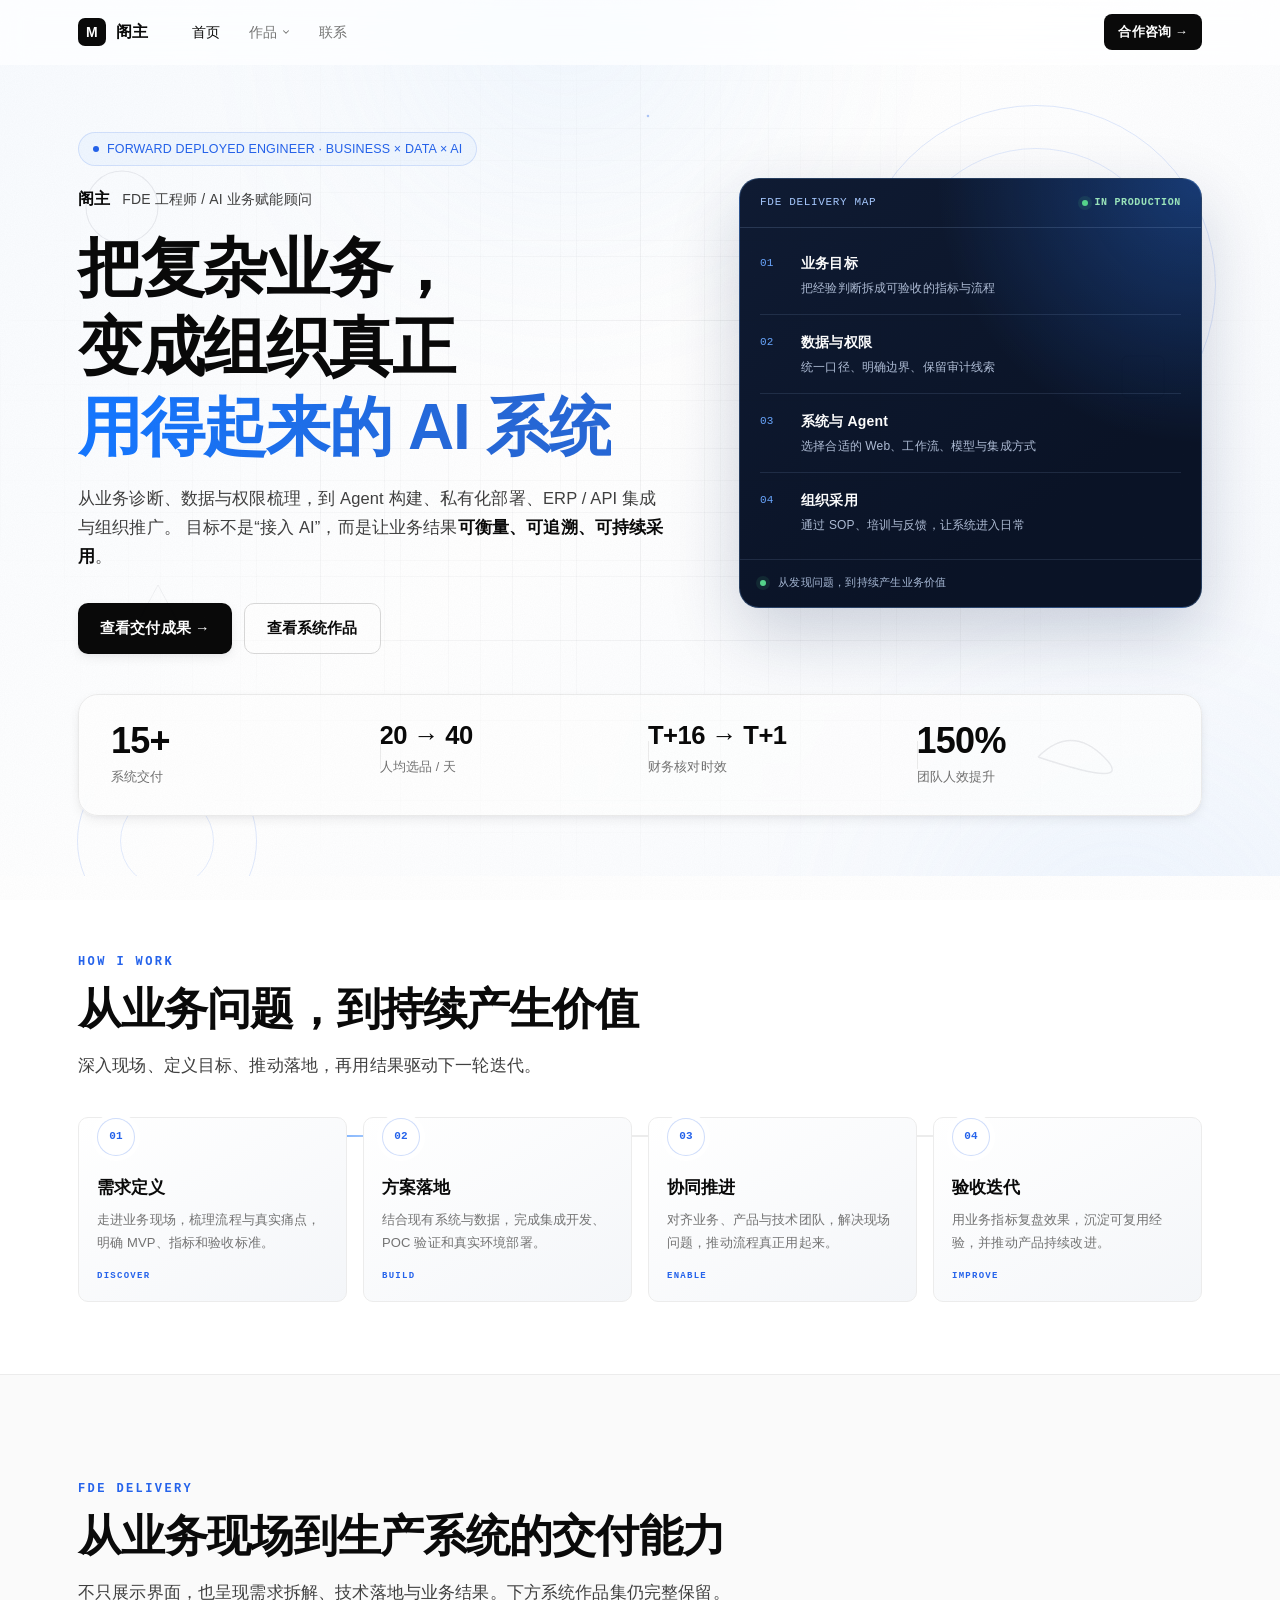
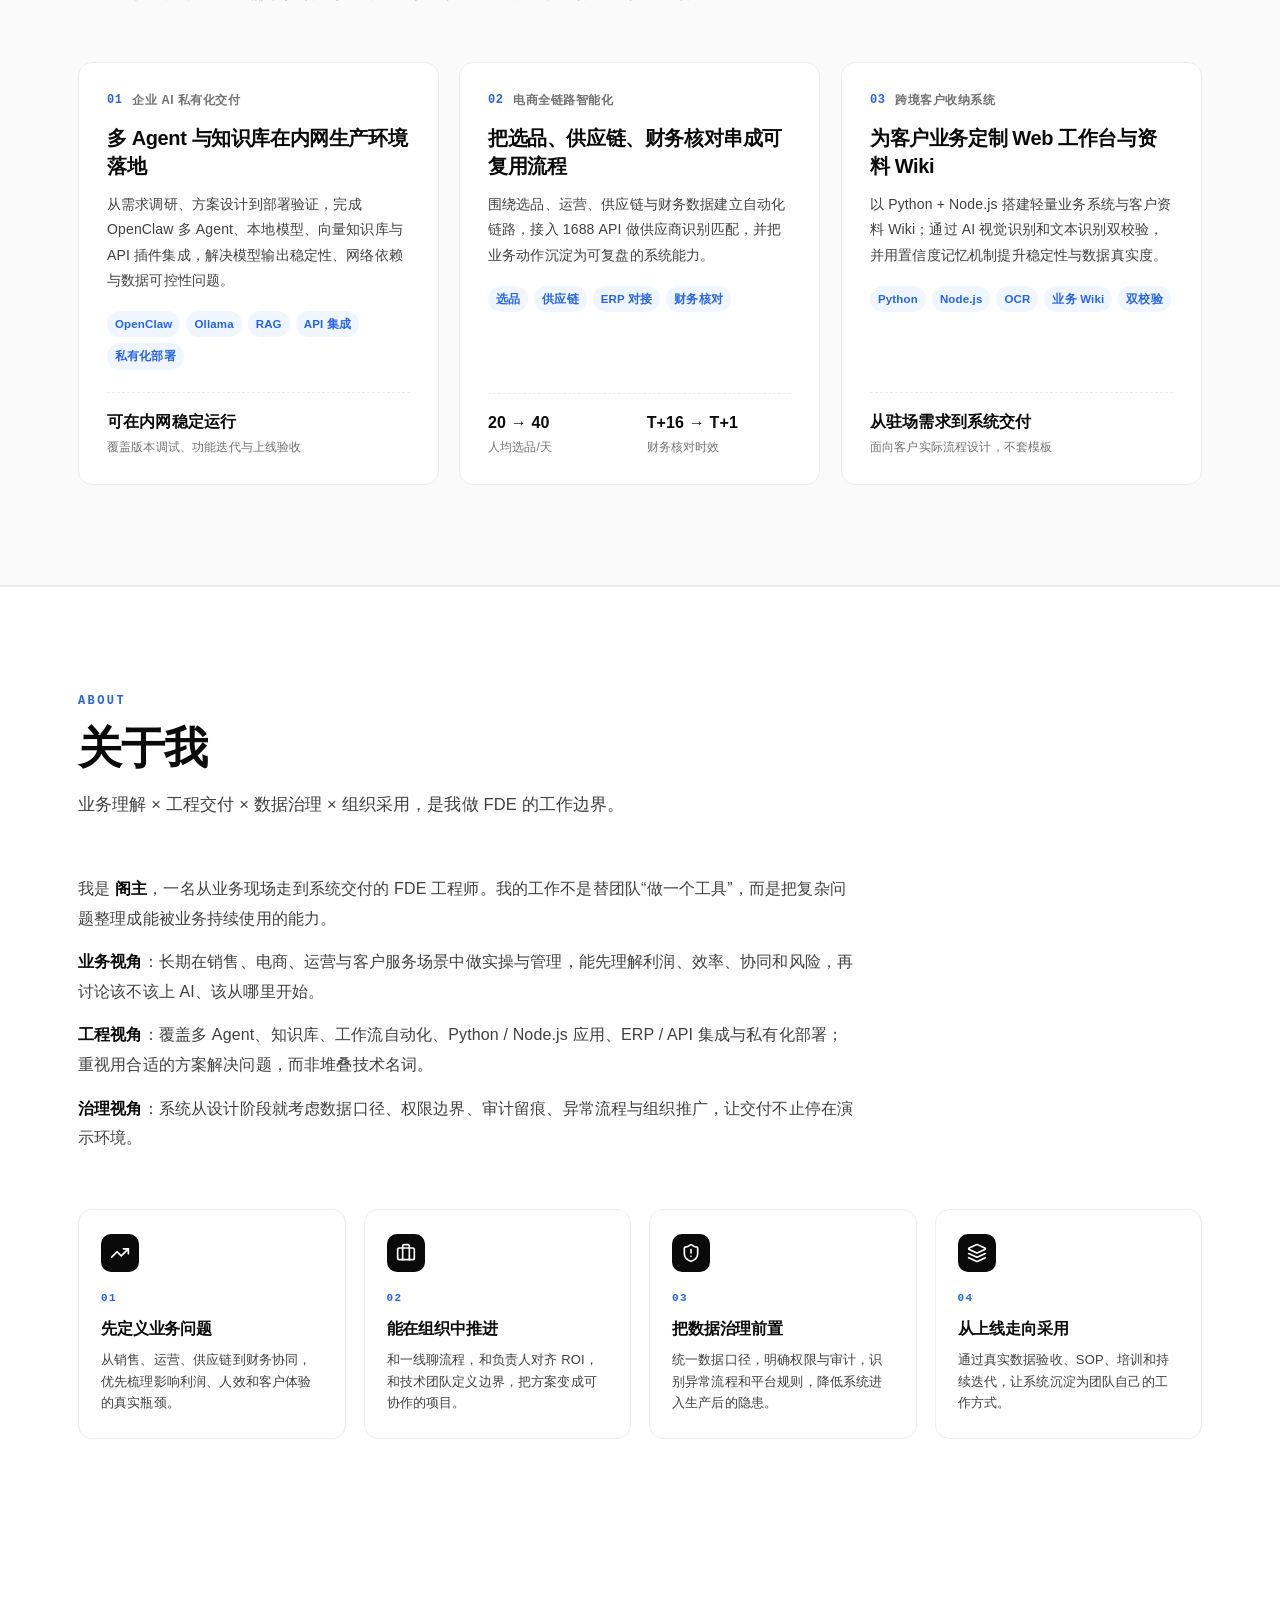
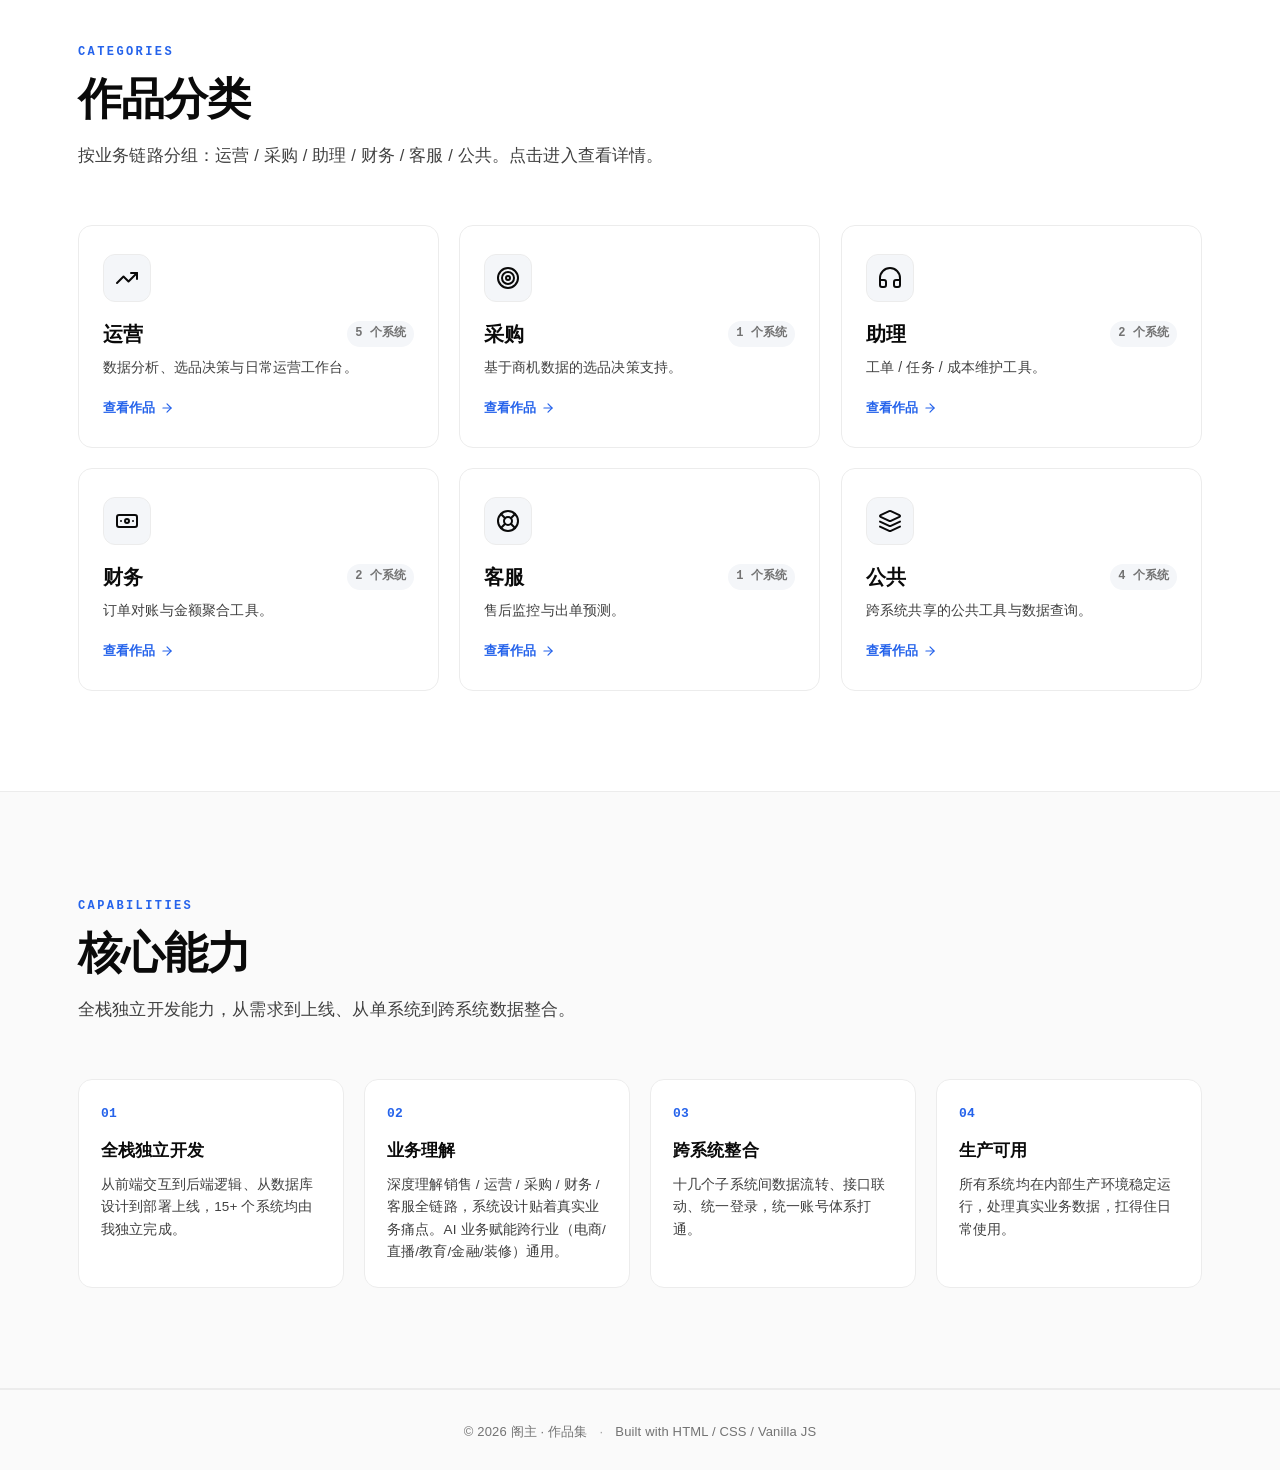
==== commit 2563693b: "Add animated FDE delivery process to homepage" ====
--- a/index.html
+++ b/index.html
@@ -11,7 +11,7 @@
   <meta property="og:description" content="从业务诊断、数据治理到 Agent 构建、私有化部署与组织推广，交付可验证、可持续采用的企业 AI 系统。" />
   <meta property="og:image" content="assets/og-image.svg" />
 
-  <link rel="stylesheet" href="assets/style.css?v=fde-home-20260927" />
+  <link rel="stylesheet" href="assets/style.css?v=fde-home-20261005" />
 </head>
 <body data-page="index">
 
@@ -35,7 +35,6 @@
         <div class="hero__identity" aria-label="个人职业身份">
           <strong>阁主</strong>
           <span>FDE 工程师 / AI 业务赋能顾问</span>
-          <span>东莞</span>
         </div>
 
         <h1 class="hero__title">
@@ -94,16 +93,32 @@
   <section class="fde-model" id="fde-model">
     <div class="container">
       <header class="section__head" data-reveal>
-        <span class="section__eyebrow">WHAT ADVANCED FDE MEANS</span>
-        <h2 class="section__title">高级 FDE，不只交付一个能跑的系统</h2>
-        <p class="section__desc">真正的难点在技术与业务之间：既要理解组织如何运转，也要把数据、流程、风险与人的采用方式一起设计进去。</p>
-      </header>
-      <div class="fde-model__grid">
-        <article class="fde-model__item" data-reveal><span>01</span><h3>业务诊断</h3><p>把现场痛点翻译为业务指标、流程节点与可验收目标。</p></article>
-        <article class="fde-model__item" data-reveal><span>02</span><h3>组织协同</h3><p>理解一线、业务负责人、管理层与技术团队的不同约束。</p></article>
-        <article class="fde-model__item" data-reveal><span>03</span><h3>数据治理</h3><p>处理口径、权限、数据质量、ID 映射与审计留痕。</p></article>
-        <article class="fde-model__item" data-reveal><span>04</span><h3>复杂边界治理</h3><p>把例外流程、平台规则与风险控制前置到方案里。</p></article>
-        <article class="fde-model__item" data-reveal><span>05</span><h3>交付与采用</h3><p>用部署、培训、反馈与迭代，让价值在组织中持续发生。</p></article>
+        <span class="section__eyebrow">HOW I WORK</span>
+        <h2 class="section__title">从业务问题，到持续产生价值</h2>
+        <p class="section__desc">深入现场、定义目标、推动落地，再用结果驱动下一轮迭代。</p>
+      </header>
+      <div class="fde-model__flow" aria-label="FDE 项目交付的四个阶段">
+        <div class="fde-model__track" aria-hidden="true"><span></span></div>
+        <article class="fde-model__item" data-reveal>
+          <span class="fde-model__num">01</span><h3>需求定义</h3>
+          <p>走进业务现场，梳理流程与真实痛点，明确 MVP、指标和验收标准。</p>
+          <small>DISCOVER</small>
+        </article>
+        <article class="fde-model__item" data-reveal>
+          <span class="fde-model__num">02</span><h3>方案落地</h3>
+          <p>结合现有系统与数据，完成集成开发、POC 验证和真实环境部署。</p>
+          <small>BUILD</small>
+        </article>
+        <article class="fde-model__item" data-reveal>
+          <span class="fde-model__num">03</span><h3>协同推进</h3>
+          <p>对齐业务、产品与技术团队，解决现场问题，推动流程真正用起来。</p>
+          <small>ENABLE</small>
+        </article>
+        <article class="fde-model__item" data-reveal>
+          <span class="fde-model__num">04</span><h3>验收迭代</h3>
+          <p>用业务指标复盘效果，沉淀可复用经验，并推动产品持续改进。</p>
+          <small>IMPROVE</small>
+        </article>
       </div>
     </div>
   </section>
--- a/assets/style.css
+++ b/assets/style.css
@@ -3055,14 +3055,18 @@
 }
 .hero__stat { align-items: flex-start; text-align: left; }
 .hero__stat-num--text { font-size: clamp(22px, 2vw, 30px); white-space: nowrap; }
-.fde-model { padding: 84px 0; background: var(--c-bg); }
-.fde-model__grid { display: grid; grid-template-columns: repeat(5, 1fr); gap: 12px; }
-.fde-model__item { position: relative; min-height: 205px; padding: 22px 18px; border: 1px solid var(--c-line); border-radius: var(--r-md); background: linear-gradient(150deg, #fff, var(--c-bg-tint)); transition: transform .25s, box-shadow .25s, border-color .25s; }
-.fde-model__item::after { content: ''; position: absolute; left: 18px; bottom: 0; width: 34px; height: 2px; background: var(--c-brand); opacity: .65; }
-.fde-model__item:hover { transform: translateY(-4px); border-color: rgba(var(--c-brand-rgb), .35); box-shadow: var(--sh-2); }
-.fde-model__item > span { color: var(--c-brand); font-family: var(--font-mono); font-size: 12px; font-weight: 700; }
-.fde-model__item h3 { margin: 28px 0 10px; color: var(--c-text); font-size: 17px; }
+.fde-model { padding: 72px 0; background: var(--c-bg); }
+.fde-model .section__head { margin-bottom: 38px; }
+.fde-model__flow { position: relative; display: grid; grid-template-columns: repeat(4, 1fr); gap: 16px; }
+.fde-model__track { position: absolute; z-index: 0; top: 18px; left: 8%; right: 8%; height: 2px; overflow: hidden; background: var(--c-line); }
+.fde-model__track span { display: block; width: 28%; height: 100%; background: linear-gradient(90deg, transparent, var(--c-brand), #85b7ff, transparent); animation: fdeFlow 6s ease-in-out infinite; }
+@keyframes fdeFlow { 0% { transform: translateX(-110%); } 100% { transform: translateX(390%); } }
+.fde-model__item { position: relative; z-index: 1; min-height: 180px; padding: 0 18px 18px; border: 1px solid var(--c-line); border-radius: var(--r-md); background: linear-gradient(150deg, #fff, var(--c-bg-tint)); transition: transform .25s, box-shadow .25s, border-color .25s; }
+.fde-model__item:hover { transform: translateY(-3px); border-color: rgba(var(--c-brand-rgb), .35); box-shadow: var(--sh-2); }
+.fde-model__num { display: grid; place-items: center; width: 38px; height: 38px; margin-top: 0; border: 1px solid rgba(var(--c-brand-rgb), .22); border-radius: 50%; background: #fff; color: var(--c-brand); font-family: var(--font-mono); font-size: 11px; font-weight: 700; box-shadow: 0 0 0 5px #fff; }
+.fde-model__item h3 { margin: 18px 0 8px; color: var(--c-text); font-size: 17px; }
 .fde-model__item p { margin: 0; color: var(--c-text-3); font-size: 13px; line-height: 1.75; }
+.fde-model__item small { display: block; margin-top: 14px; color: var(--c-brand); font-family: var(--font-mono); font-size: 9px; font-weight: 700; letter-spacing: .14em; }
 
 @media (max-width: 1024px) {
   .hero { padding: 116px 0 56px; }
@@ -3070,7 +3074,8 @@
   .hero__copy { max-width: 760px; }
   .hero__panel { max-width: 660px; width: 100%; }
   .hero__stats { margin-top: 0; }
-  .fde-model__grid { grid-template-columns: repeat(3, 1fr); }
+  .fde-model__flow { grid-template-columns: repeat(2, 1fr); }
+  .fde-model__track { display: none; }
 }
 @media (max-width: 720px) {
   .hero { padding: 104px 0 48px; }
@@ -3087,10 +3092,15 @@
   .hero__stat-num { font-size: 27px; }
   .hero__stat-num--text { font-size: 20px; }
   .fde-model { padding: 64px 0; }
-  .fde-model__grid { grid-template-columns: 1fr; gap: 10px; }
-  .fde-model__item { min-height: 0; padding: 18px; }
-  .fde-model__item h3 { margin: 18px 0 7px; }
-}
+  .fde-model__flow { grid-template-columns: 1fr; gap: 12px; }
+  .fde-model__track { display: block; top: 18px; bottom: 44px; left: 18px; right: auto; width: 2px; height: auto; }
+  .fde-model__track span { width: 100%; height: 28%; background: linear-gradient(180deg, transparent, var(--c-brand), #85b7ff, transparent); animation: fdeFlowVertical 6s ease-in-out infinite; }
+  .fde-model__item { min-height: 0; padding: 0 16px 16px 52px; }
+  .fde-model__num { position: absolute; top: 0; left: 0; }
+  .fde-model__item h3 { margin: 5px 0 6px; }
+  .fde-model__item small { margin-top: 8px; }
+}
+@keyframes fdeFlowVertical { 0% { transform: translateY(-110%); } 100% { transform: translateY(450%); } }
 @media (prefers-reduced-motion: reduce) {
   .hero__signal, .hero__panel, .hero__panel::before { animation: none !important; }
 }
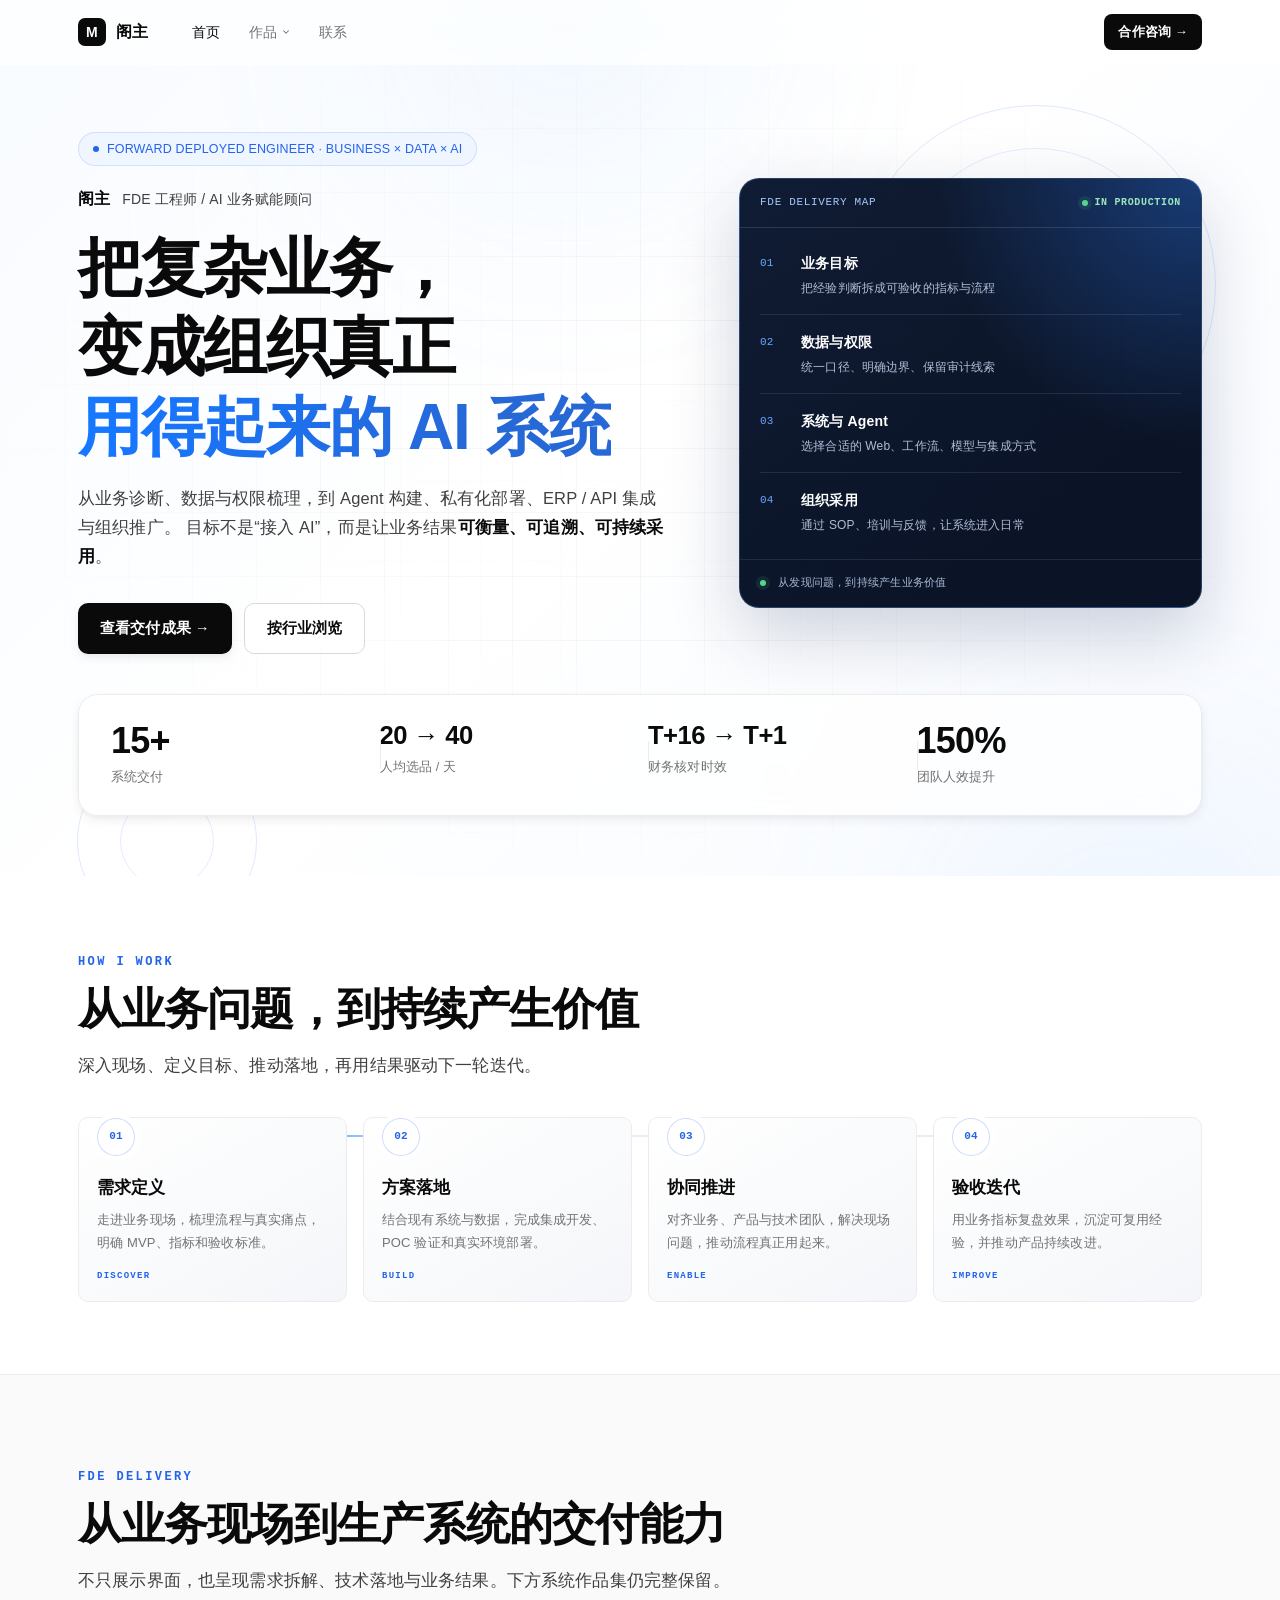
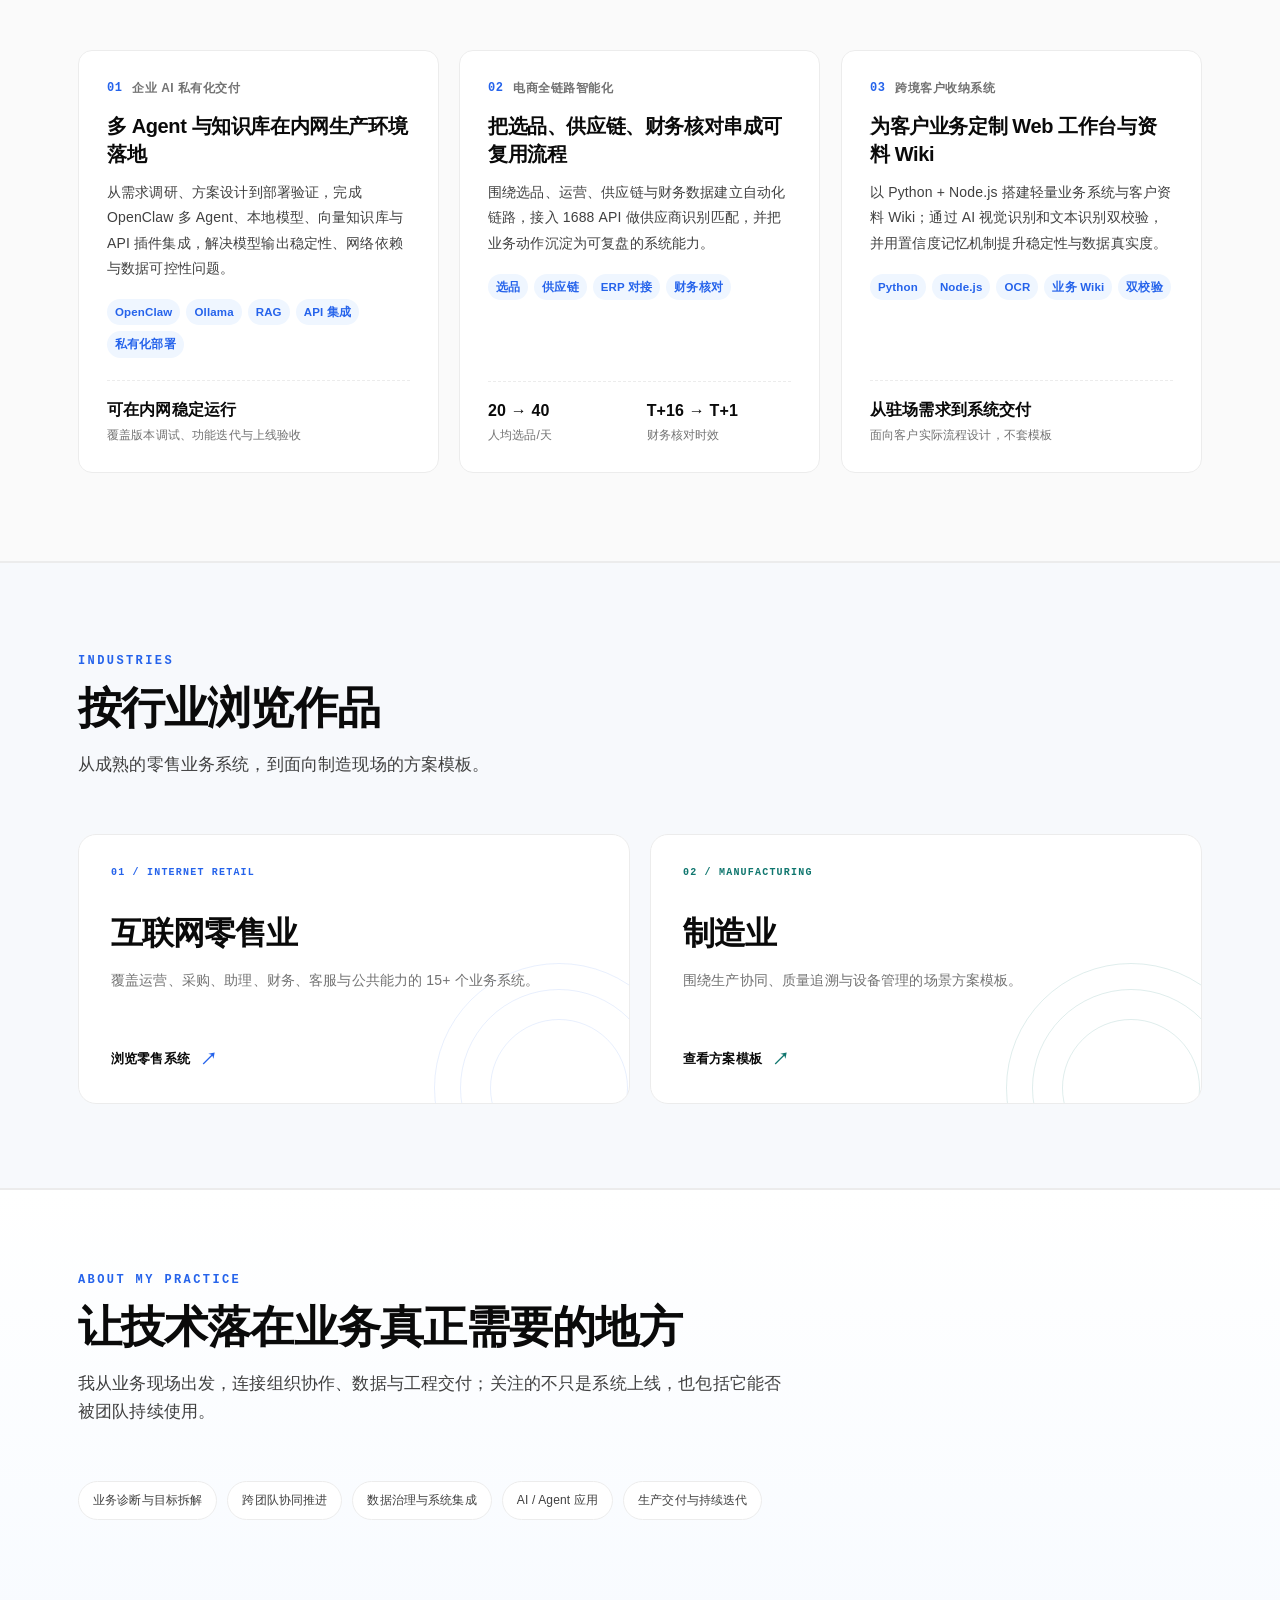
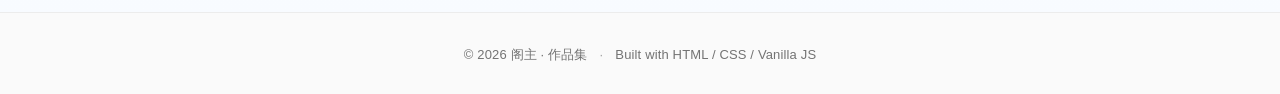
==== commit 5529f4e1: "Organize portfolio by industry" ====
--- a/index.html
+++ b/index.html
@@ -11,7 +11,7 @@
   <meta property="og:description" content="从业务诊断、数据治理到 Agent 构建、私有化部署与组织推广，交付可验证、可持续采用的企业 AI 系统。" />
   <meta property="og:image" content="assets/og-image.svg" />
 
-  <link rel="stylesheet" href="assets/style.css?v=fde-home-20261005" />
+  <link rel="stylesheet" href="assets/style.css?v=industry-home-20261005" />
 </head>
 <body data-page="index">
 
@@ -50,7 +50,7 @@
 
         <div class="hero__cta">
           <a class="btn btn--primary" href="#featured-cases">查看交付成果 →</a>
-          <a class="btn btn--ghost" href="#categories">查看系统作品</a>
+          <a class="btn btn--ghost" href="#industries">按行业浏览</a>
         </div>
       </div>
 
@@ -169,141 +169,49 @@
     </div>
   </section>
 
-  <!-- 关于我 -->
+  <!-- 行业作品入口 -->
+  <section class="industries" id="industries">
+    <div class="container">
+      <header class="section__head" data-reveal>
+        <span class="section__eyebrow">INDUSTRIES</span>
+        <h2 class="section__title">按行业浏览作品</h2>
+        <p class="section__desc">从成熟的零售业务系统，到面向制造现场的方案模板。</p>
+      </header>
+
+      <div class="industries__grid">
+        <a class="industry-card industry-card--retail" href="retail.html" data-reveal>
+          <span class="industry-card__meta">01 / INTERNET RETAIL</span>
+          <h3>互联网零售业</h3>
+          <p>覆盖运营、采购、助理、财务、客服与公共能力的 15+ 个业务系统。</p>
+          <span class="industry-card__link">浏览零售系统 <span aria-hidden="true">↗</span></span>
+          <i class="industry-card__orb" aria-hidden="true"></i>
+        </a>
+        <a class="industry-card industry-card--manufacturing" href="manufacturing.html" data-reveal>
+          <span class="industry-card__meta">02 / MANUFACTURING</span>
+          <h3>制造业</h3>
+          <p>围绕生产协同、质量追溯与设备管理的场景方案模板。</p>
+          <span class="industry-card__link">查看方案模板 <span aria-hidden="true">↗</span></span>
+          <i class="industry-card__orb" aria-hidden="true"></i>
+        </a>
+      </div>
+    </div>
+  </section>
+
+  <!-- FDE 能力摘要 -->
   <section class="about" id="about">
     <div class="container">
       <header class="section__head" data-reveal>
-        <span class="section__eyebrow">ABOUT</span>
-        <h2 class="section__title">关于我</h2>
-        <p class="section__desc">业务理解 × 工程交付 × 数据治理 × 组织采用，是我做 FDE 的工作边界。</p>
-      </header>
-
-      <div class="about__intro" data-reveal>
-        <p>我是 <strong>阁主</strong>，一名从业务现场走到系统交付的 FDE 工程师。我的工作不是替团队“做一个工具”，而是把复杂问题整理成能被业务持续使用的能力。</p>
-        <p><strong>业务视角</strong>：长期在销售、电商、运营与客户服务场景中做实操与管理，能先理解利润、效率、协同和风险，再讨论该不该上 AI、该从哪里开始。</p>
-        <p><strong>工程视角</strong>：覆盖多 Agent、知识库、工作流自动化、Python / Node.js 应用、ERP / API 集成与私有化部署；重视用合适的方案解决问题，而非堆叠技术名词。</p>
-        <p><strong>治理视角</strong>：系统从设计阶段就考虑数据口径、权限边界、审计留痕、异常流程与组织推广，让交付不止停在演示环境。</p>
-      </div>
-
-      <div class="about__grid" data-reveal>
-        <article class="about-hl" data-icon-key="trending-up">
-          <div class="about-hl__icon"></div>
-          <div class="about-hl__num">01</div>
-          <h3>先定义业务问题</h3>
-          <p>从销售、运营、供应链到财务协同，优先梳理影响利润、人效和客户体验的真实瓶颈。</p>
-        </article>
-        <article class="about-hl" data-icon-key="briefcase">
-          <div class="about-hl__icon"></div>
-          <div class="about-hl__num">02</div>
-          <h3>能在组织中推进</h3>
-          <p>和一线聊流程，和负责人对齐 ROI，和技术团队定义边界，把方案变成可协作的项目。</p>
-        </article>
-        <article class="about-hl" data-icon-key="shield-alert">
-          <div class="about-hl__icon"></div>
-          <div class="about-hl__num">03</div>
-          <h3>把数据治理前置</h3>
-          <p>统一数据口径，明确权限与审计，识别异常流程和平台规则，降低系统进入生产后的隐患。</p>
-        </article>
-        <article class="about-hl" data-icon-key="layers">
-          <div class="about-hl__icon"></div>
-          <div class="about-hl__num">04</div>
-          <h3>从上线走向采用</h3>
-          <p>通过真实数据验收、SOP、培训和持续迭代，让系统沉淀为团队自己的工作方式。</p>
-        </article>
-      </div>
-    </div>
-  </section>
-
-  <!-- 分类导航 -->
-  <section class="cats" id="categories">
-    <div class="container">
-      <header class="section__head" data-reveal>
-        <span class="section__eyebrow">CATEGORIES</span>
-        <h2 class="section__title">作品分类</h2>
-        <p class="section__desc">按业务链路分组：运营 / 采购 / 助理 / 财务 / 客服 / 公共。点击进入查看详情。</p>
-      </header>
-
-      <div class="cats__grid">
-        <!-- 由 JS 渲染 -->
-      </div>
-    </div>
-  </section>
-
-  <!-- 能力速览 -->
-  <section class="skills">
-    <div class="container">
-      <header class="section__head" data-reveal>
-        <span class="section__eyebrow">CAPABILITIES</span>
-        <h2 class="section__title">核心能力</h2>
-        <p class="section__desc">全栈独立开发能力，从需求到上线、从单系统到跨系统数据整合。</p>
-      </header>
-
-      <div class="skills__grid">
-        <article class="skill-card" data-reveal>
-          <div class="skill-card__num">01</div>
-          <h3 class="skill-card__title">全栈独立开发</h3>
-          <p class="skill-card__desc">从前端交互到后端逻辑、从数据库设计到部署上线，15+ 个系统均由我独立完成。</p>
-        </article>
-        <article class="skill-card" data-reveal>
-          <div class="skill-card__num">02</div>
-          <h3 class="skill-card__title">业务理解</h3>
-          <p class="skill-card__desc">深度理解销售 / 运营 / 采购 / 财务 / 客服全链路，系统设计贴着真实业务痛点。AI 业务赋能跨行业（电商/直播/教育/金融/装修）通用。</p>
-        </article>
-        <article class="skill-card" data-reveal>
-          <div class="skill-card__num">03</div>
-          <h3 class="skill-card__title">跨系统整合</h3>
-          <p class="skill-card__desc">十几个子系统间数据流转、接口联动、统一登录，统一账号体系打通。</p>
-        </article>
-        <article class="skill-card" data-reveal>
-          <div class="skill-card__num">04</div>
-          <h3 class="skill-card__title">生产可用</h3>
-          <p class="skill-card__desc">所有系统均在内部生产环境稳定运行，处理真实业务数据，扛得住日常使用。</p>
-        </article>
-      </div>
-    </div>
-  </section>
-
-  <script src="assets/icons.js"></script>
-  <script src="assets/data.js"></script>
+        <span class="section__eyebrow">ABOUT MY PRACTICE</span>
+        <h2 class="section__title">让技术落在业务真正需要的地方</h2>
+        <p class="section__desc">我从业务现场出发，连接组织协作、数据与工程交付；关注的不只是系统上线，也包括它能否被团队持续使用。</p>
+      </header>
+      <div class="about__signals" data-reveal>
+        <span>业务诊断与目标拆解</span><span>跨团队协同推进</span><span>数据治理与系统集成</span><span>AI / Agent 应用</span><span>生产交付与持续迭代</span>
+      </div>
+    </div>
+  </section>
+
   <script src="assets/header.js"></script>
   <script src="assets/nav.js"></script>
-  <script>
-    /* 渲染分类卡片 (用 SVG icon) */
-    (function () {
-      const grid = document.querySelector('.cats__grid');
-      const cats = window.CATEGORIES || [];
-      grid.innerHTML = cats.map(c => `
-        <a class="cat-card" href="${c.id}.html">
-          <div class="cat-card__glow"></div>
-          <div class="cat-card__icon">${window.renderIcon(c.icon, 26)}</div>
-          <div class="cat-card__head">
-            <h3 class="cat-card__title">${c.label}</h3>
-            <span class="cat-card__count">${c.count} 个系统</span>
-          </div>
-          <p class="cat-card__desc">${c.desc}</p>
-          <span class="cat-card__arrow">查看作品 ${window.renderIcon('arrow-right', 14)}</span>
-        </a>
-      `).join('');
-
-      // 给新生成的 cat-card 加 reveal
-      setTimeout(() => {
-        document.querySelectorAll('.cat-card').forEach((el, idx) => {
-          el.setAttribute('data-reveal', '');
-          el.style.transitionDelay = (idx * 60) + 'ms';
-          el.classList.add('is-in');
-        });
-      }, 0);
-
-      /* ===== 渲染 About 卡片 icon ===== */
-      document.querySelectorAll('.about-hl[data-icon-key]').forEach(card => {
-        const key = card.getAttribute('data-icon-key');
-        const iconEl = card.querySelector('.about-hl__icon');
-        if (iconEl && window.renderIcon) {
-          iconEl.innerHTML = window.renderIcon(key, 20);
-        }
-      });
-
-    })();
-  </script>
 </body>
 </html>
--- a/assets/style.css
+++ b/assets/style.css
@@ -3104,3 +3104,136 @@
 @media (prefers-reduced-motion: reduce) {
   .hero__signal, .hero__panel, .hero__panel::before { animation: none !important; }
 }
+
+/* ===== 行业入口与行业模板页 ===== */
+body[data-page="index"] .page-bg__noise { display: none; }
+body[data-page="index"] .page-bg__shape { opacity: .045; }
+body[data-page="index"] .page-bg__grid { opacity: .24; }
+body[data-page="index"] .fde-cases { padding: 88px 0; }
+body[data-page="index"] .about { padding: 76px 0 92px; background: linear-gradient(180deg, #fff, #f8fbff); }
+.industries { padding: 84px 0; background: #f7f9fc; border-top: 1px solid var(--c-line); border-bottom: 1px solid var(--c-line); }
+.industries__grid { display: grid; grid-template-columns: repeat(2, minmax(0, 1fr)); gap: 20px; }
+.industry-card { position: relative; isolation: isolate; display: flex; min-height: 270px; flex-direction: column; align-items: flex-start; overflow: hidden; padding: 30px 32px; border: 1px solid var(--c-line); border-radius: 18px; background: #fff; transition: transform .35s var(--ease-out), border-color .3s, box-shadow .3s; }
+.industry-card:hover { transform: translateY(-5px); border-color: rgba(var(--c-brand-rgb), .35); box-shadow: var(--sh-3); }
+.industry-card__meta, .scenario-index { color: var(--c-brand); font-family: var(--font-mono); font-size: 10px; font-weight: 700; letter-spacing: .12em; }
+.industry-card h3 { margin: 27px 0 9px; color: var(--c-text); font-size: clamp(24px, 3vw, 32px); letter-spacing: -.03em; }
+.industry-card p { max-width: 430px; margin: 0 0 24px; color: var(--c-text-3); font-size: 14px; line-height: 1.8; }
+.industry-card__link { display: inline-flex; align-items: center; gap: 10px; margin-top: auto; color: var(--c-text); font-size: 13px; font-weight: 700; }
+.industry-card__link span { color: var(--c-brand); font-size: 17px; transition: transform .25s; }
+.industry-card:hover .industry-card__link span { transform: translate(3px, -3px); }
+.industry-card__orb { position: absolute; z-index: -1; right: -55px; bottom: -110px; width: 250px; height: 250px; border: 1px solid rgba(var(--c-brand-rgb), .1); border-radius: 50%; transition: transform .7s var(--ease-out); }
+.industry-card__orb::before, .industry-card__orb::after { content: ''; position: absolute; inset: 25px; border: inherit; border-radius: inherit; }
+.industry-card__orb::after { inset: 55px; }
+.industry-card:hover .industry-card__orb { transform: scale(1.12) rotate(18deg); }
+.industry-card--manufacturing .industry-card__meta { color: #0f766e; }
+.industry-card--manufacturing .industry-card__orb { border-color: rgba(15, 118, 110, .13); }
+.industry-card--manufacturing .industry-card__link span { color: #0f766e; }
+.about__signals { display: flex; flex-wrap: wrap; gap: 10px; }
+.about__signals span { padding: 9px 14px; border: 1px solid var(--c-line); border-radius: 999px; background: #fff; color: var(--c-text-2); font-size: 12px; }
+
+.industry-hero { position: relative; overflow: hidden; padding: 124px 0 76px; background: linear-gradient(130deg, #f4f8ff 0%, #fff 58%, #f7fbff 100%); }
+.industry-hero::after { content: ''; position: absolute; right: -12vw; top: -44vw; width: 74vw; height: 74vw; max-width: 900px; max-height: 900px; border: 1px solid rgba(var(--c-brand-rgb), .09); border-radius: 50%; pointer-events: none; }
+.industry-hero--manufacturing { background: linear-gradient(130deg, #f0f8f6 0%, #fff 62%, #f4faf8 100%); }
+.industry-hero--manufacturing::after { border-color: rgba(15, 118, 110, .1); }
+.industry-hero__inner { position: relative; z-index: 1; display: grid; grid-template-columns: 1.1fr .9fr; align-items: center; gap: 40px; min-height: 420px; }
+.industry-hero__inner--single { grid-template-columns: minmax(0, 820px); align-content: center; min-height: 350px; }
+.industry-hero__back { grid-column: 1 / -1; justify-self: start; margin-bottom: -22px; color: var(--c-text-3); font-size: 13px; transition: color .2s, transform .2s; }
+.industry-hero__back:hover { color: var(--c-brand); transform: translateX(-3px); }
+.industry-hero__copy { max-width: 690px; }
+.industry-hero__copy .section__eyebrow { display: inline-block; margin-bottom: 18px; }
+.industry-hero__copy h1 { margin: 0 0 17px; color: var(--c-text); font-size: clamp(40px, 5.8vw, 68px); line-height: 1.12; letter-spacing: -.045em; }
+.industry-hero__copy > p { max-width: 650px; margin: 0; color: var(--c-text-2); font-size: 16px; line-height: 1.9; }
+.industry-hero__metrics { display: flex; flex-wrap: wrap; gap: 22px; margin-top: 28px; color: var(--c-text-3); font-size: 12px; }
+.industry-hero__metrics strong { margin-right: 4px; color: var(--c-text); font-size: 20px; }
+.industry-hero__visual { position: relative; display: grid; place-items: center; min-height: 330px; }
+.retail-orbit { position: absolute; width: 270px; height: 270px; border: 1px solid rgba(var(--c-brand-rgb), .16); border-radius: 50%; animation: retailOrbit 24s linear infinite; }
+.retail-orbit--b { width: 210px; height: 210px; border-style: dashed; animation-direction: reverse; animation-duration: 32s; }
+.retail-core { display: grid; place-items: center; gap: 5px; width: 142px; height: 142px; border: 1px solid rgba(var(--c-brand-rgb), .18); border-radius: 50%; background: rgba(255, 255, 255, .88); box-shadow: var(--sh-3); }
+.retail-core span { color: var(--c-brand); font-family: var(--font-mono); font-size: 9px; font-weight: 700; letter-spacing: .16em; }
+.retail-core strong { font-size: 18px; }
+.retail-core small { color: var(--c-text-3); font-size: 10px; }
+.retail-node { position: absolute; display: grid; place-items: center; width: 58px; height: 58px; border: 1px solid var(--c-line); border-radius: 16px; background: #fff; box-shadow: var(--sh-2); color: var(--c-text-2); font-size: 11px; font-weight: 700; animation: retailFloat 4s ease-in-out infinite; }
+.retail-node--1 { top: 16px; left: 22%; }
+.retail-node--2 { top: 54px; right: 12%; animation-delay: -.8s; }
+.retail-node--3 { bottom: 34px; right: 19%; animation-delay: -1.6s; }
+.retail-node--4 { bottom: 18px; left: 18%; animation-delay: -2.4s; }
+@keyframes retailOrbit { to { transform: rotate(360deg); } }
+@keyframes retailFloat { 0%, 100% { transform: translateY(0); } 50% { transform: translateY(-6px); } }
+.retail-catalog, .manufacturing-catalog { padding: 88px 0 100px; }
+.retail-categories { display: grid; grid-template-columns: repeat(2, minmax(0, 1fr)); gap: 12px; }
+.retail-category { display: grid; grid-template-columns: 30px 44px 1fr auto 18px; align-items: center; gap: 16px; min-height: 106px; padding: 18px 20px; border: 1px solid var(--c-line); border-radius: 13px; background: #fff; opacity: 0; transform: translateY(14px); transition: opacity .55s ease, transform .55s var(--ease-out), border-color .25s, box-shadow .25s; transition-delay: var(--delay, 0ms); }
+.retail-category.is-in { opacity: 1; transform: none; }
+.retail-category:hover { border-color: rgba(var(--c-brand-rgb), .4); box-shadow: var(--sh-2); }
+.retail-category__index { color: var(--c-text-4); font-family: var(--font-mono); font-size: 10px; }
+.retail-category__icon { display: grid; place-items: center; width: 42px; height: 42px; border-radius: 12px; background: var(--c-bg-tint); color: var(--c-brand); }
+.retail-category__body { display: grid; gap: 4px; }
+.retail-category__body strong { color: var(--c-text); font-size: 15px; }
+.retail-category__body small { color: var(--c-text-3); font-size: 11px; line-height: 1.5; }
+.retail-category__count { color: var(--c-text-3); font-size: 11px; white-space: nowrap; }
+.retail-category__arrow { color: var(--c-brand); font-size: 17px; transition: transform .2s; }
+.retail-category:hover .retail-category__arrow { transform: translate(2px, -2px); }
+.industry-template-note { display: inline-flex; align-items: center; gap: 9px; margin-top: 26px; padding: 9px 13px; border: 1px solid rgba(15, 118, 110, .17); border-radius: 999px; background: rgba(15, 118, 110, .06); color: #0f766e; font-size: 12px; }
+.industry-template-note i { width: 7px; height: 7px; border-radius: 50%; background: #0f766e; box-shadow: 0 0 0 4px rgba(15, 118, 110, .1); }
+.industry-hero__footnote { color: var(--c-text-3); font-size: 12px; letter-spacing: .03em; }
+.manufacturing-catalog { background: #fbfcfc; }
+.manufacturing-scenarios { display: grid; gap: 20px; }
+.manufacturing-scenario { display: grid; grid-template-columns: minmax(260px, .8fr) minmax(0, 1.2fr); align-items: center; gap: 44px; padding: 30px; border: 1px solid var(--c-line); border-radius: 16px; background: #fff; }
+.manufacturing-scenario:nth-child(even) { grid-template-columns: minmax(0, 1.2fr) minmax(260px, .8fr); }
+.manufacturing-scenario:nth-child(even) .manufacturing-scenario__copy { order: 2; }
+.manufacturing-scenario__copy h3 { margin: 12px 0 10px; color: var(--c-text); font-size: 23px; letter-spacing: -.025em; }
+.manufacturing-scenario__copy p { margin: 0; color: var(--c-text-2); font-size: 13px; line-height: 1.85; }
+.manufacturing-scenario__copy ul { display: flex; flex-wrap: wrap; gap: 7px; margin: 17px 0 0; padding: 0; list-style: none; }
+.manufacturing-scenario__copy li { padding: 5px 9px; border-radius: 999px; background: #f0f7f5; color: #42665f; font-size: 10px; }
+.industry-window { overflow: hidden; min-width: 0; border: 1px solid #dce4e3; border-radius: 12px; background: #f5f8f7; box-shadow: 0 14px 36px rgba(19, 48, 42, .08); }
+.industry-window__bar { display: flex; align-items: center; gap: 6px; height: 38px; padding: 0 13px; border-bottom: 1px solid #e2e9e7; background: #fff; }
+.industry-window__bar > span { width: 7px; height: 7px; border-radius: 50%; background: #c9d2d0; }
+.industry-window__bar > span:first-child { background: #ed8c83; }
+.industry-window__bar > span:nth-child(2) { background: #edc56f; }
+.industry-window__bar > span:nth-child(3) { background: #79c69a; }
+.industry-window__bar b { overflow: hidden; margin-left: 8px; color: #73827f; font-size: 10px; font-weight: 500; text-overflow: ellipsis; white-space: nowrap; }
+.industry-window__body { display: grid; place-items: center; min-height: 230px; background-image: linear-gradient(rgba(15, 118, 110, .025) 1px, transparent 1px), linear-gradient(90deg, rgba(15, 118, 110, .025) 1px, transparent 1px); background-size: 24px 24px; }
+.industry-window__placeholder { display: grid; justify-items: center; gap: 7px; color: #798d88; }
+.industry-window__icon { display: grid; place-items: center; width: 38px; height: 38px; margin-bottom: 2px; border: 1px solid #d7e4e0; border-radius: 50%; background: rgba(255, 255, 255, .82); color: #5d9085; font-size: 18px; }
+.industry-window__placeholder strong { color: #55716a; font-size: 12px; font-weight: 600; }
+.industry-window__placeholder small { font-size: 10px; }
+.manufacturing-note { padding: 76px 0; background: #edf6f3; }
+.manufacturing-note__inner { display: grid; justify-items: start; gap: 14px; }
+.manufacturing-note h2 { color: var(--c-text); font-size: clamp(25px, 4vw, 36px); letter-spacing: -.03em; }
+.manufacturing-note p { max-width: 620px; margin: 0 0 8px; color: var(--c-text-2); font-size: 14px; line-height: 1.8; }
+body[data-page="manufacturing"] .section__eyebrow { color: #0f766e; }
+
+@media (max-width: 850px) {
+  .industry-hero__inner { grid-template-columns: 1fr; gap: 14px; }
+  .industry-hero__visual { min-height: 290px; }
+  .industry-hero__inner--single { min-height: 0; }
+  .industry-hero__footnote { margin-top: 10px; }
+  .manufacturing-scenario, .manufacturing-scenario:nth-child(even) { grid-template-columns: 1fr; gap: 22px; padding: 22px; }
+  .manufacturing-scenario:nth-child(even) .manufacturing-scenario__copy { order: 0; }
+}
+@media (max-width: 640px) {
+  .industries, .retail-catalog, .manufacturing-catalog { padding: 62px 0; }
+  body[data-page="index"] .fde-cases { padding: 62px 0; }
+  body[data-page="index"] .about { padding: 60px 0 68px; }
+  .industries__grid, .retail-categories { grid-template-columns: 1fr; }
+  .industry-card { min-height: 225px; padding: 24px; }
+  .industry-hero { padding: 98px 0 48px; }
+  .industry-hero__inner { min-height: 0; gap: 26px; }
+  .industry-hero__inner--single { gap: 24px; }
+  .industry-hero__back { margin-bottom: -10px; }
+  .industry-hero__copy > p { font-size: 14px; }
+  .industry-hero__metrics { gap: 12px 18px; }
+  .industry-hero__visual { min-height: 250px; }
+  .retail-orbit { width: 220px; height: 220px; }
+  .retail-orbit--b { width: 170px; height: 170px; }
+  .retail-node { width: 50px; height: 50px; }
+  .retail-category { grid-template-columns: 22px 40px 1fr 16px; gap: 11px; padding: 15px 13px; }
+  .retail-category__count { grid-column: 3; grid-row: 2; }
+  .retail-category__arrow { grid-column: 4; grid-row: 1 / span 2; }
+  .manufacturing-scenario, .manufacturing-scenario:nth-child(even) { padding: 18px; }
+  .industry-window__body { min-height: 185px; }
+  .about__signals { gap: 8px; }
+  .about__signals span { padding: 8px 11px; font-size: 11px; }
+}
+@media (prefers-reduced-motion: reduce) {
+  .retail-orbit, .retail-node { animation: none !important; }
+}
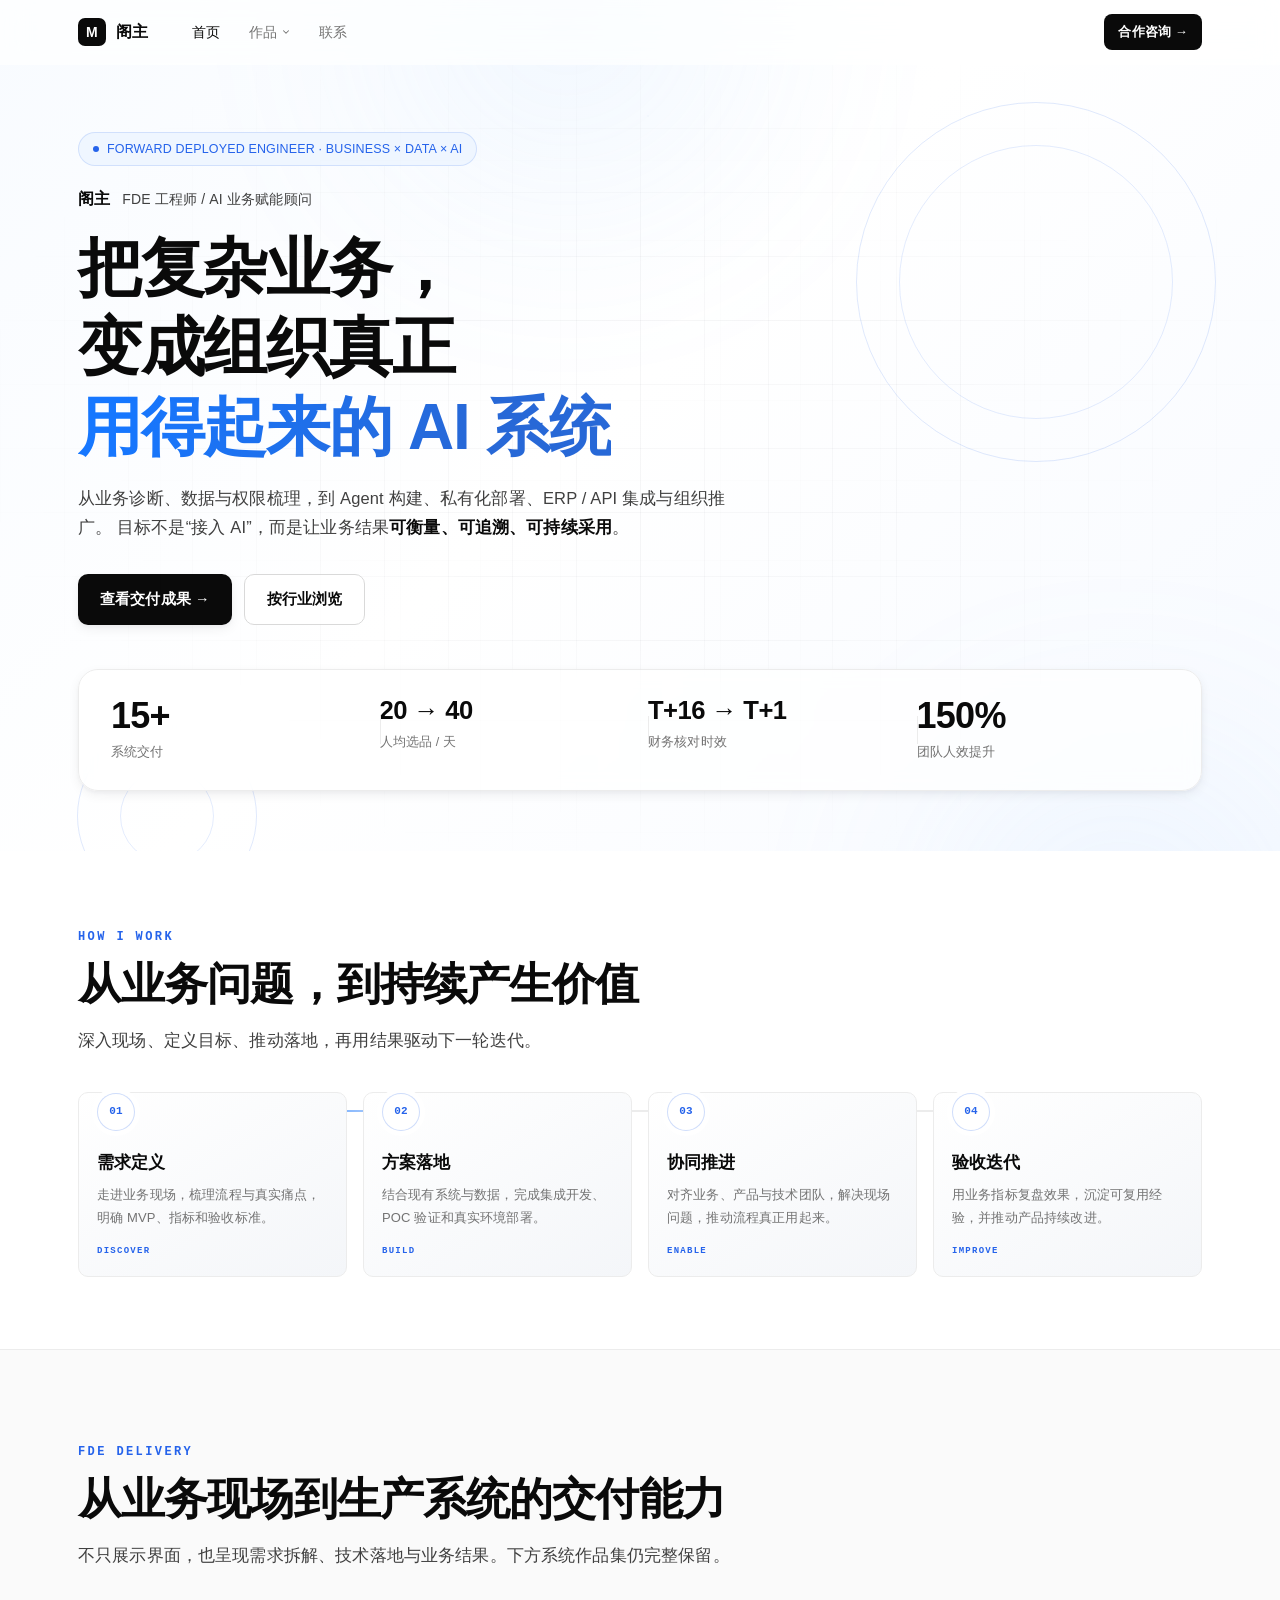
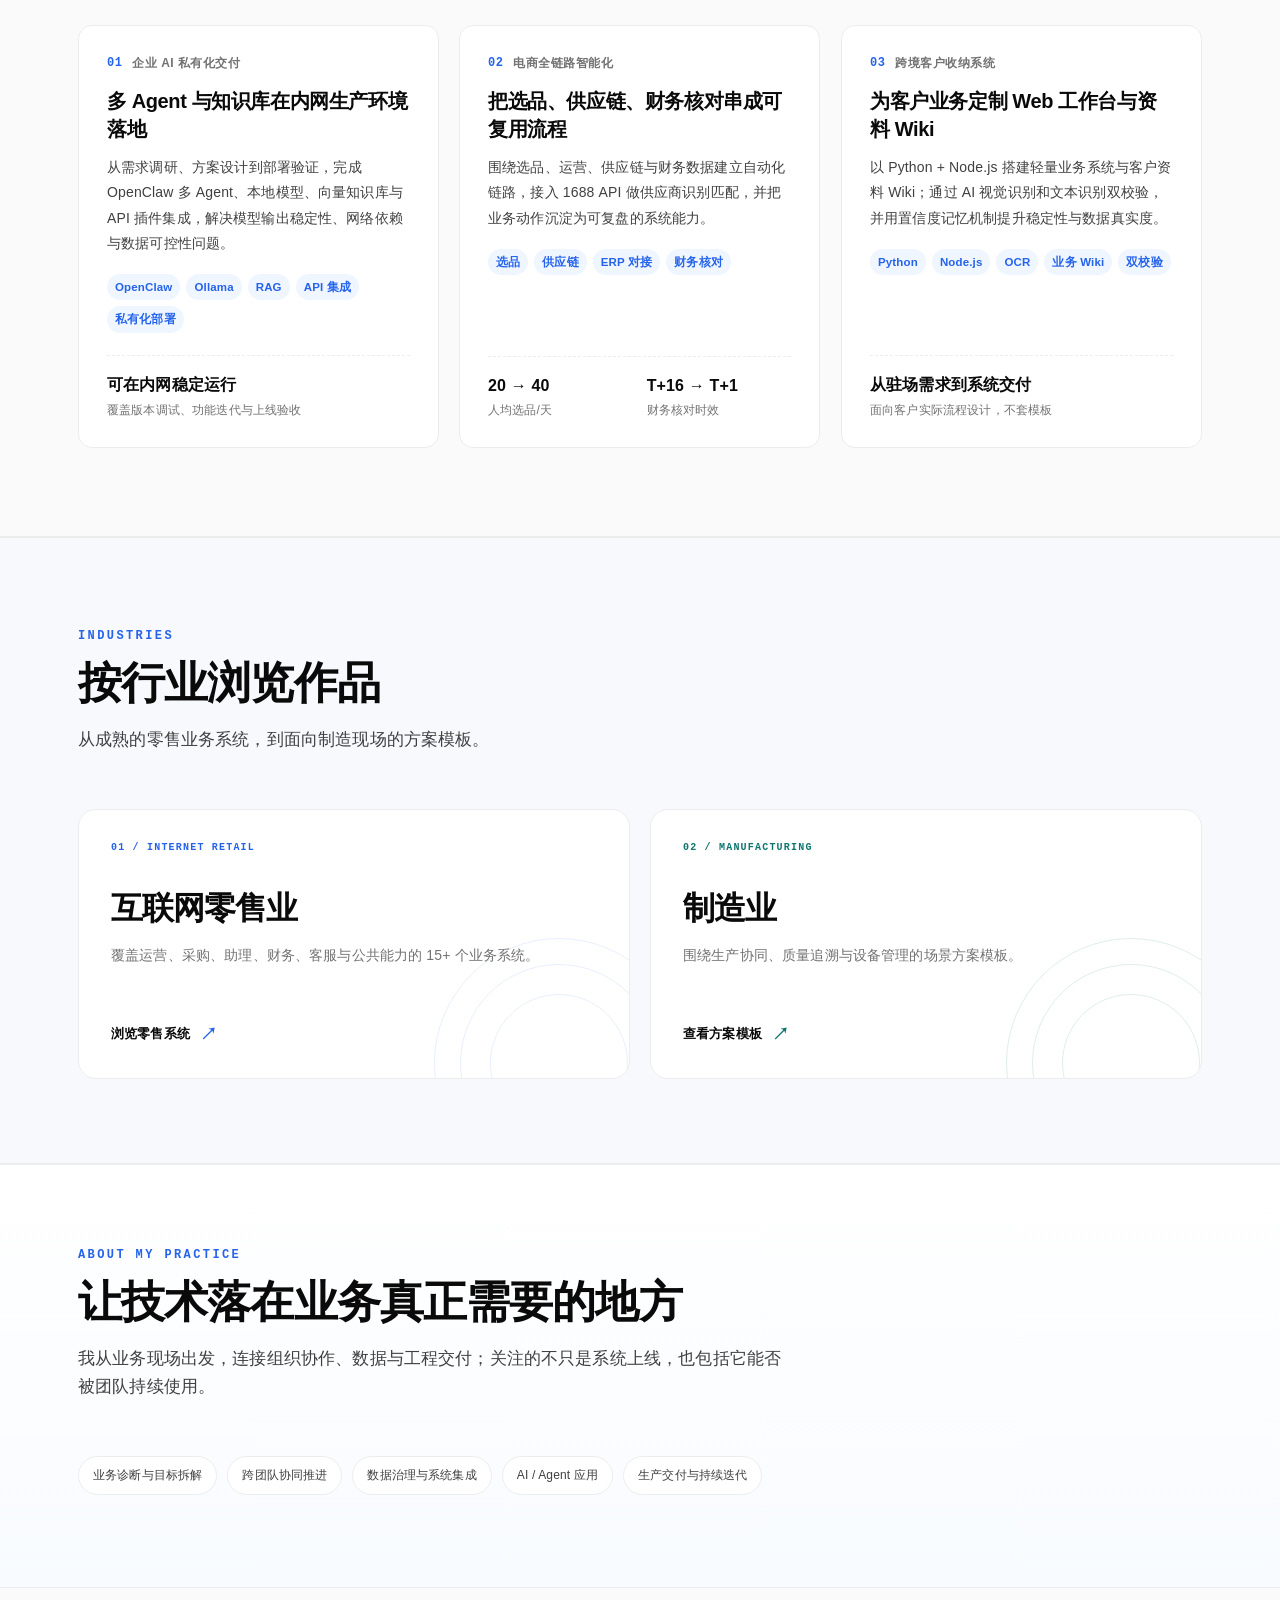
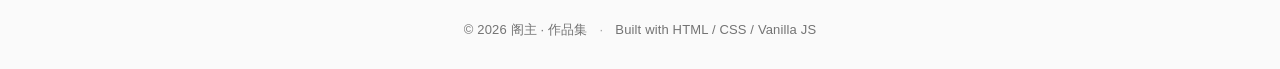
==== commit 187602cf: "Remove hero delivery map card" ====
--- a/index.html
+++ b/index.html
@@ -11,7 +11,7 @@
   <meta property="og:description" content="从业务诊断、数据治理到 Agent 构建、私有化部署与组织推广，交付可验证、可持续采用的企业 AI 系统。" />
   <meta property="og:image" content="assets/og-image.svg" />
 
-  <link rel="stylesheet" href="assets/style.css?v=industry-home-20261005" />
+  <link rel="stylesheet" href="assets/style.css?v=hero-clean-20261005" />
 </head>
 <body data-page="index">
 
@@ -53,20 +53,6 @@
           <a class="btn btn--ghost" href="#industries">按行业浏览</a>
         </div>
       </div>
-
-      <aside class="hero__panel" aria-label="FDE 交付框架">
-        <div class="hero__panel-head">
-          <span>FDE DELIVERY MAP</span>
-          <b><i></i> IN PRODUCTION</b>
-        </div>
-        <div class="hero__panel-body">
-          <div class="hero__panel-row"><span>01</span><div><strong>业务目标</strong><small>把经验判断拆成可验收的指标与流程</small></div></div>
-          <div class="hero__panel-row"><span>02</span><div><strong>数据与权限</strong><small>统一口径、明确边界、保留审计线索</small></div></div>
-          <div class="hero__panel-row"><span>03</span><div><strong>系统与 Agent</strong><small>选择合适的 Web、工作流、模型与集成方式</small></div></div>
-          <div class="hero__panel-row"><span>04</span><div><strong>组织采用</strong><small>通过 SOP、培训与反馈，让系统进入日常</small></div></div>
-        </div>
-        <div class="hero__panel-foot"><i></i> 从发现问题，到持续产生业务价值</div>
-      </aside>
 
       <ul class="hero__stats" aria-label="关键数据">
         <li class="hero__stat">
@@ -211,7 +197,7 @@
     </div>
   </section>
 
-  <script src="assets/header.js"></script>
+  <script src="assets/header.js?v=industry-nav-20261005"></script>
   <script src="assets/nav.js"></script>
 </body>
 </html>
--- a/assets/style.css
+++ b/assets/style.css
@@ -2983,12 +2983,12 @@
 }
 .hero__inner {
   display: grid;
-  grid-template-columns: minmax(0, 1.12fr) minmax(350px, .88fr);
-  gap: 40px 72px;
-  align-items: center;
+  grid-template-columns: minmax(0, 1fr);
+  gap: 0;
+  align-items: start;
   text-align: left;
 }
-.hero__copy { max-width: 710px; }
+.hero__copy { max-width: 820px; }
 .hero__eyebrow { margin-bottom: 20px; }
 .hero__identity { margin: 0 0 20px; }
 .hero__title { margin-bottom: 20px; font-size: clamp(42px, 5vw, 66px); }
@@ -3000,57 +3000,11 @@
 }
 .hero__sub { max-width: 660px; margin: 0 0 32px; font-size: 16.5px; }
 .hero__cta { justify-content: flex-start; margin: 0; }
-.hero__panel {
-  position: relative;
-  overflow: hidden;
-  padding: 0;
-  color: #eaf2ff;
-  border: 1px solid rgba(120, 181, 255, .26);
-  border-radius: 20px;
-  background:
-    radial-gradient(circle at 100% 0%, rgba(46, 127, 255, .35), transparent 42%),
-    linear-gradient(145deg, #101c34, #0b1427 72%);
-  box-shadow: 0 26px 70px rgba(15, 37, 79, .2);
-  animation: panelIn .85s .18s both;
-}
-.hero__panel::before {
-  content: '';
-  position: absolute;
-  inset: -120% -30%;
-  background: linear-gradient(105deg, transparent 42%, rgba(161, 207, 255, .13) 50%, transparent 58%);
-  transform: translateX(-62%);
-  animation: panelScan 7s 1.4s ease-in-out infinite;
-  pointer-events: none;
-}
-@keyframes panelIn { from { opacity: 0; transform: translateY(20px); } to { opacity: 1; transform: translateY(0); } }
-@keyframes panelScan { 0%, 30% { transform: translateX(-62%); } 55%, 100% { transform: translateX(64%); } }
-.hero__panel-head,
-.hero__panel-foot {
-  display: flex;
-  align-items: center;
-  justify-content: space-between;
-  gap: 12px;
-  padding: 15px 20px;
-  font-family: var(--font-mono);
-  font-size: 11px;
-  letter-spacing: .06em;
-}
-.hero__panel-head { border-bottom: 1px solid rgba(174, 205, 255, .16); color: #a7c9ff; }
-.hero__panel-head b { display: inline-flex; align-items: center; gap: 6px; color: #9ce6bd; font-size: 10px; font-weight: 600; white-space: nowrap; }
-.hero__panel-head i, .hero__panel-foot i { width: 6px; height: 6px; border-radius: 50%; background: #55d68c; box-shadow: 0 0 0 4px rgba(85, 214, 140, .1); }
-.hero__panel-body { padding: 8px 20px; }
-.hero__panel-row { display: grid; grid-template-columns: 29px 1fr; gap: 12px; padding: 16px 0; border-bottom: 1px solid rgba(174, 205, 255, .12); }
-.hero__panel-row:last-child { border-bottom: 0; }
-.hero__panel-row > span { color: #6aa7ff; font-family: var(--font-mono); font-size: 11px; padding-top: 3px; }
-.hero__panel-row div { display: grid; gap: 5px; }
-.hero__panel-row strong { color: #fff; font-size: 14px; font-weight: 650; }
-.hero__panel-row small { color: #afbdd6; font-size: 12px; line-height: 1.55; }
-.hero__panel-foot { justify-content: flex-start; color: #a7b9d6; border-top: 1px solid rgba(174, 205, 255, .12); letter-spacing: .02em; }
 .hero__stats {
   grid-column: 1 / -1;
   max-width: none;
   width: 100%;
-  margin: 0;
+  margin: 44px 0 0;
   background: rgba(255, 255, 255, .72);
 }
 .hero__stat { align-items: flex-start; text-align: left; }
@@ -3070,25 +3024,21 @@
 
 @media (max-width: 1024px) {
   .hero { padding: 116px 0 56px; }
-  .hero__inner { grid-template-columns: 1fr; gap: 34px; }
+  .hero__inner { grid-template-columns: 1fr; gap: 0; }
   .hero__copy { max-width: 760px; }
-  .hero__panel { max-width: 660px; width: 100%; }
-  .hero__stats { margin-top: 0; }
+  .hero__stats { margin-top: 38px; }
   .fde-model__flow { grid-template-columns: repeat(2, 1fr); }
   .fde-model__track { display: none; }
 }
 @media (max-width: 720px) {
   .hero { padding: 104px 0 48px; }
-  .hero__inner { gap: 28px; }
+  .hero__inner { gap: 0; }
   .hero__eyebrow { font-size: 10px; padding: 6px 10px; letter-spacing: .015em; }
   .hero__identity { margin-bottom: 16px; }
   .hero__title { font-size: clamp(36px, 10vw, 47px); line-height: 1.14; }
   .hero__title-line + .hero__title-line { margin-top: 3px; }
   .hero__sub { font-size: 15px; margin-bottom: 26px; }
-  .hero__panel-head, .hero__panel-foot { padding-left: 16px; padding-right: 16px; }
-  .hero__panel-body { padding-left: 16px; padding-right: 16px; }
-  .hero__panel-row { padding: 14px 0; }
-  .hero__stats { padding: 20px; }
+  .hero__stats { margin-top: 32px; padding: 20px; }
   .hero__stat-num { font-size: 27px; }
   .hero__stat-num--text { font-size: 20px; }
   .fde-model { padding: 64px 0; }
@@ -3102,7 +3052,7 @@
 }
 @keyframes fdeFlowVertical { 0% { transform: translateY(-110%); } 100% { transform: translateY(450%); } }
 @media (prefers-reduced-motion: reduce) {
-  .hero__signal, .hero__panel, .hero__panel::before { animation: none !important; }
+  .hero__signal { animation: none !important; }
 }
 
 /* ===== 行业入口与行业模板页 ===== */
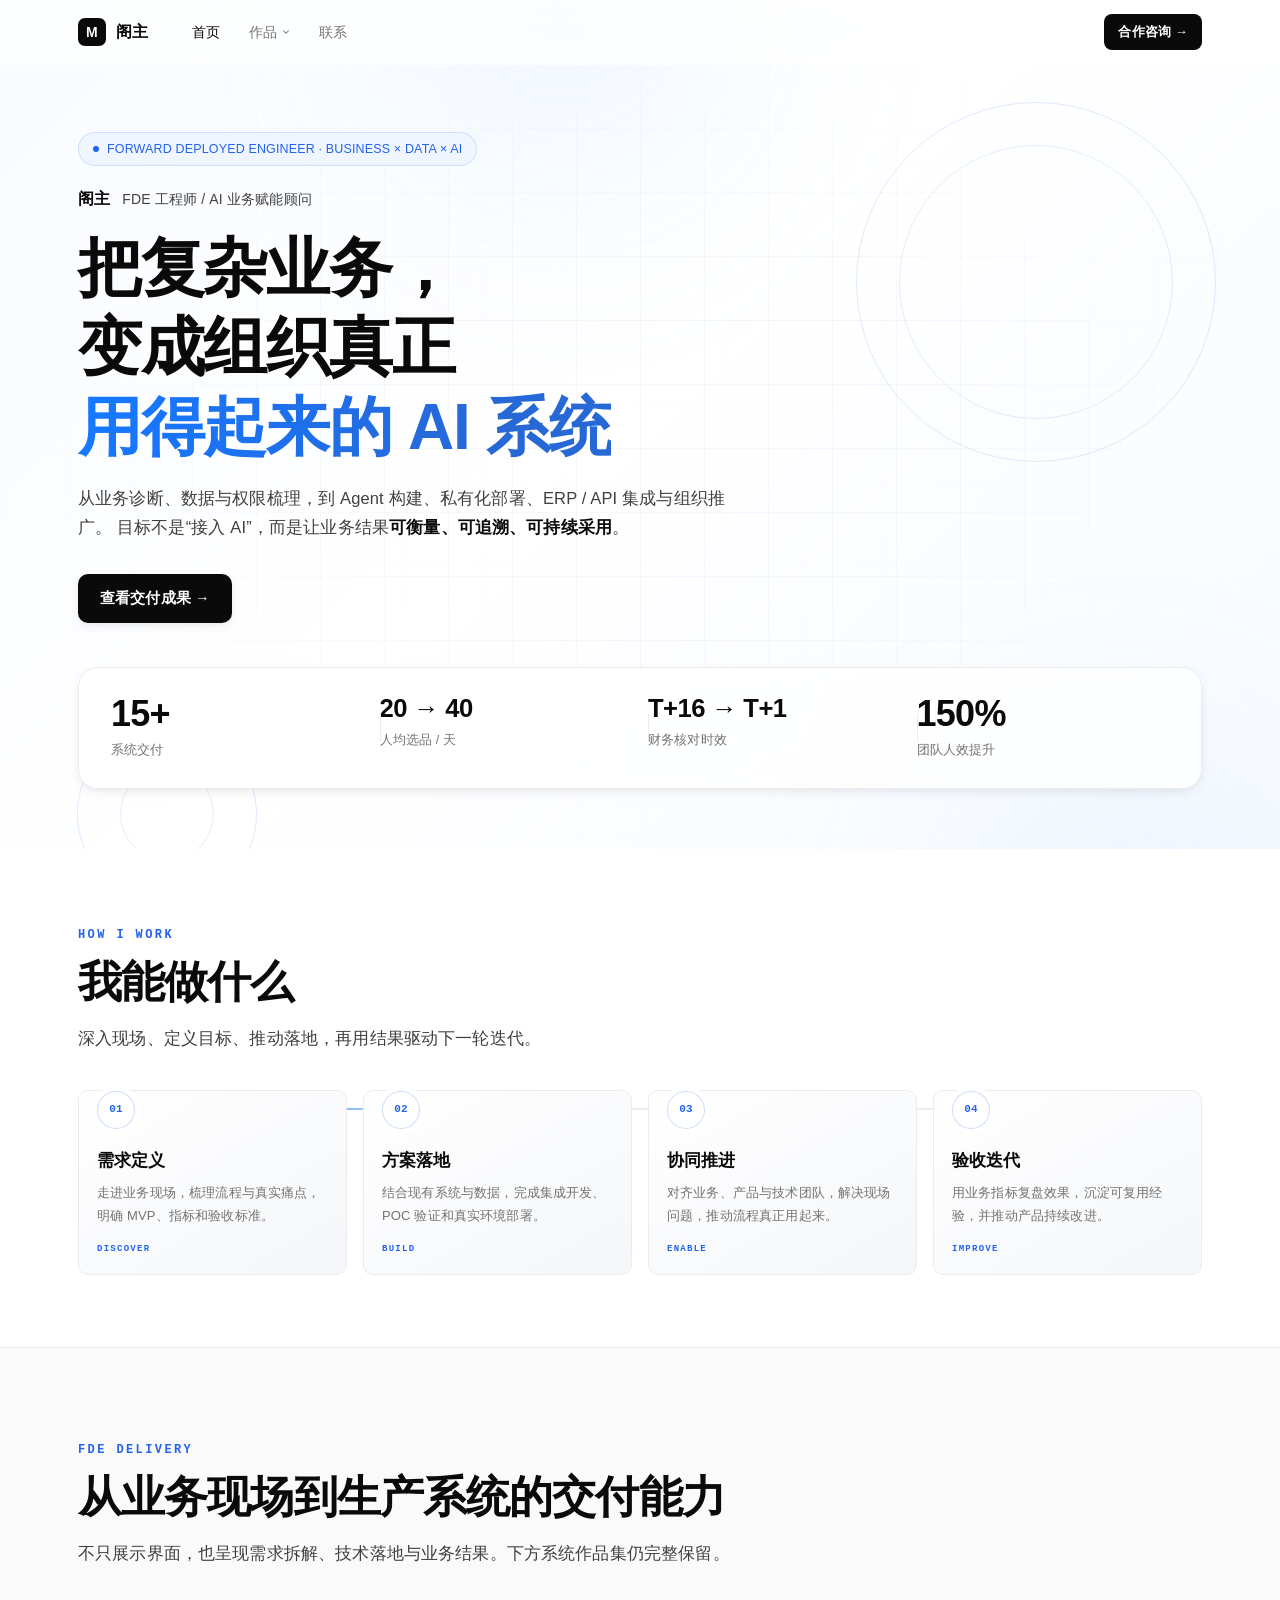
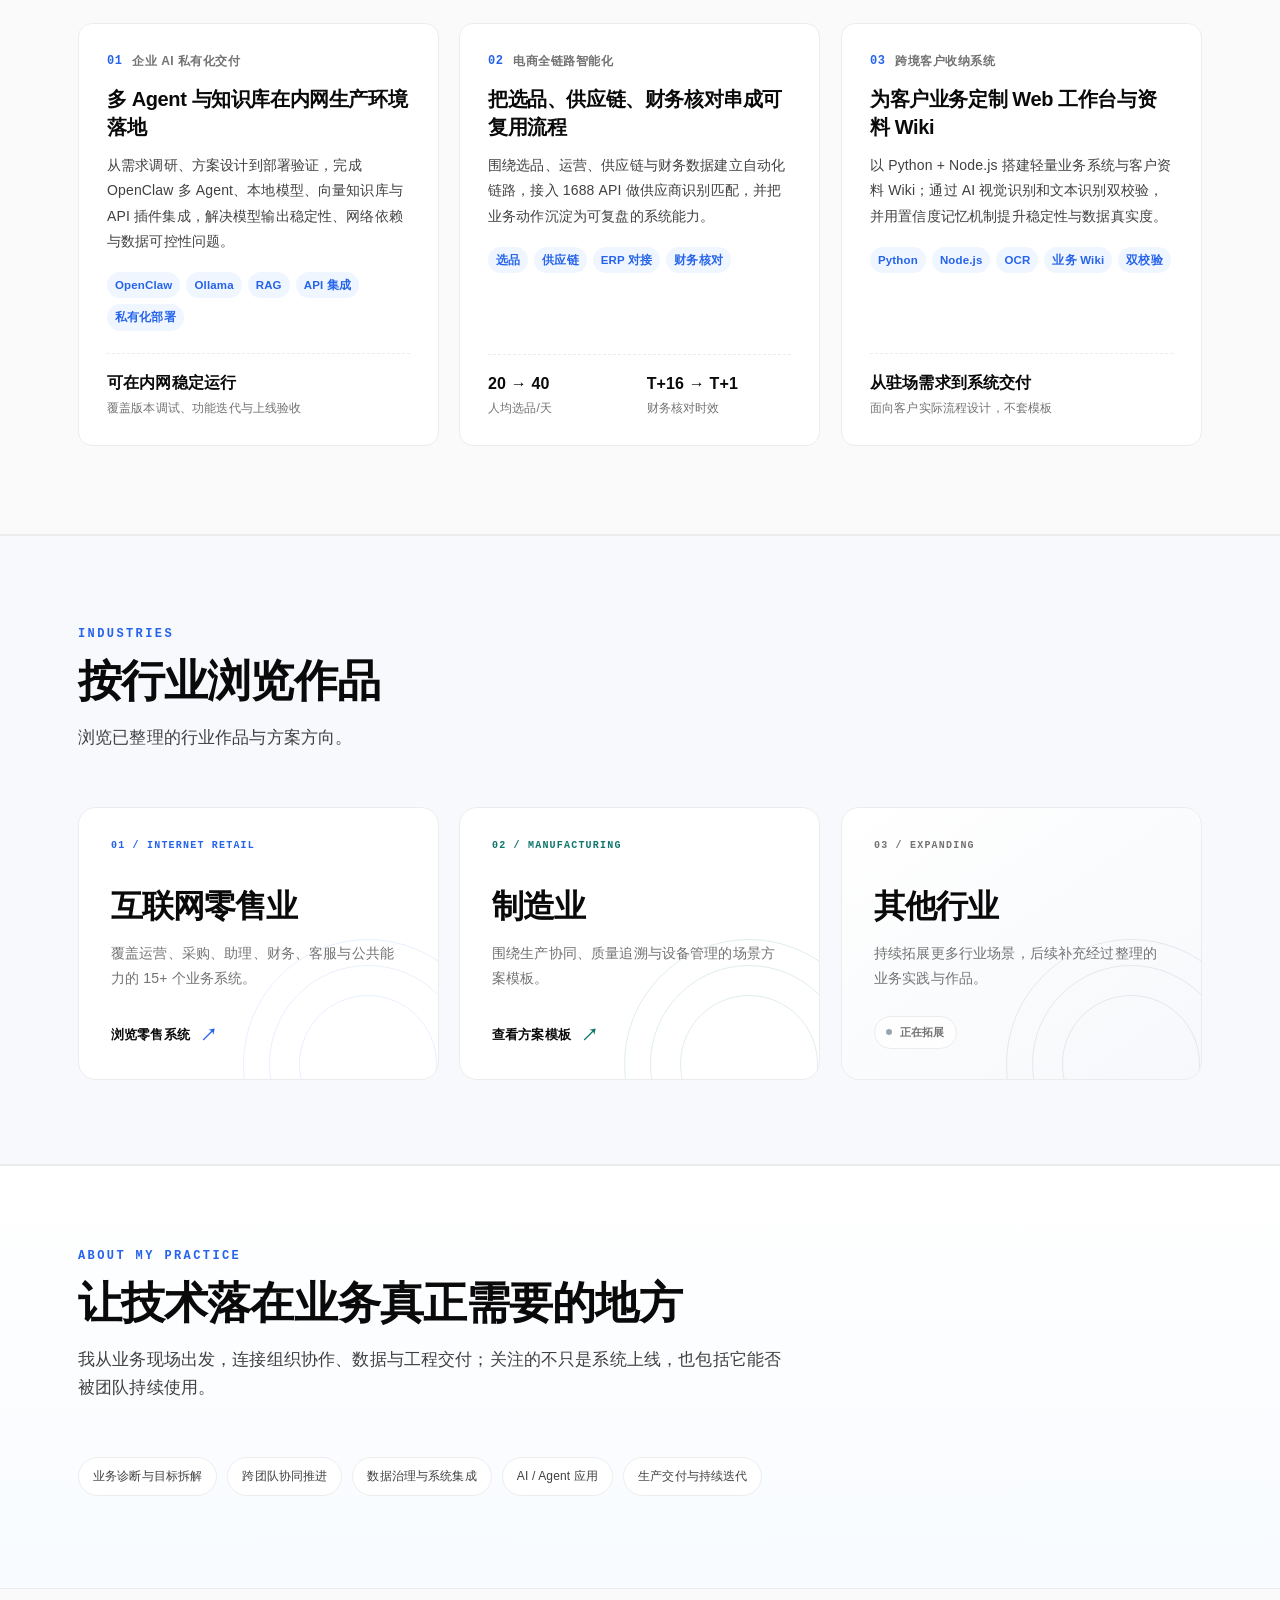
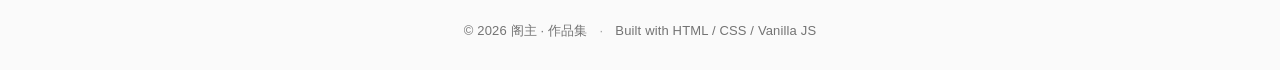
==== commit 7439a556: "Refine homepage actions and industry cards" ====
--- a/index.html
+++ b/index.html
@@ -11,7 +11,7 @@
   <meta property="og:description" content="从业务诊断、数据治理到 Agent 构建、私有化部署与组织推广，交付可验证、可持续采用的企业 AI 系统。" />
   <meta property="og:image" content="assets/og-image.svg" />
 
-  <link rel="stylesheet" href="assets/style.css?v=hero-clean-20261005" />
+  <link rel="stylesheet" href="assets/style.css?v=homepage-cta-20261005" />
 </head>
 <body data-page="index">
 
@@ -49,8 +49,7 @@
         </p>
 
         <div class="hero__cta">
-          <a class="btn btn--primary" href="#featured-cases">查看交付成果 →</a>
-          <a class="btn btn--ghost" href="#industries">按行业浏览</a>
+          <a class="btn btn--primary" href="retail.html">查看交付成果 →</a>
         </div>
       </div>
 
@@ -80,7 +79,7 @@
     <div class="container">
       <header class="section__head" data-reveal>
         <span class="section__eyebrow">HOW I WORK</span>
-        <h2 class="section__title">从业务问题，到持续产生价值</h2>
+        <h2 class="section__title">我能做什么</h2>
         <p class="section__desc">深入现场、定义目标、推动落地，再用结果驱动下一轮迭代。</p>
       </header>
       <div class="fde-model__flow" aria-label="FDE 项目交付的四个阶段">
@@ -161,7 +160,7 @@
       <header class="section__head" data-reveal>
         <span class="section__eyebrow">INDUSTRIES</span>
         <h2 class="section__title">按行业浏览作品</h2>
-        <p class="section__desc">从成熟的零售业务系统，到面向制造现场的方案模板。</p>
+        <p class="section__desc">浏览已整理的行业作品与方案方向。</p>
       </header>
 
       <div class="industries__grid">
@@ -179,6 +178,13 @@
           <span class="industry-card__link">查看方案模板 <span aria-hidden="true">↗</span></span>
           <i class="industry-card__orb" aria-hidden="true"></i>
         </a>
+        <article class="industry-card industry-card--upcoming" data-reveal aria-label="其他行业，正在拓展">
+          <span class="industry-card__meta">03 / EXPANDING</span>
+          <h3>其他行业</h3>
+          <p>持续拓展更多行业场景，后续补充经过整理的业务实践与作品。</p>
+          <span class="industry-card__status">正在拓展</span>
+          <i class="industry-card__orb" aria-hidden="true"></i>
+        </article>
       </div>
     </div>
   </section>
--- a/assets/style.css
+++ b/assets/style.css
@@ -3062,7 +3062,7 @@
 body[data-page="index"] .fde-cases { padding: 88px 0; }
 body[data-page="index"] .about { padding: 76px 0 92px; background: linear-gradient(180deg, #fff, #f8fbff); }
 .industries { padding: 84px 0; background: #f7f9fc; border-top: 1px solid var(--c-line); border-bottom: 1px solid var(--c-line); }
-.industries__grid { display: grid; grid-template-columns: repeat(2, minmax(0, 1fr)); gap: 20px; }
+.industries__grid { display: grid; grid-template-columns: repeat(3, minmax(0, 1fr)); gap: 20px; }
 .industry-card { position: relative; isolation: isolate; display: flex; min-height: 270px; flex-direction: column; align-items: flex-start; overflow: hidden; padding: 30px 32px; border: 1px solid var(--c-line); border-radius: 18px; background: #fff; transition: transform .35s var(--ease-out), border-color .3s, box-shadow .3s; }
 .industry-card:hover { transform: translateY(-5px); border-color: rgba(var(--c-brand-rgb), .35); box-shadow: var(--sh-3); }
 .industry-card__meta, .scenario-index { color: var(--c-brand); font-family: var(--font-mono); font-size: 10px; font-weight: 700; letter-spacing: .12em; }
@@ -3078,6 +3078,12 @@
 .industry-card--manufacturing .industry-card__meta { color: #0f766e; }
 .industry-card--manufacturing .industry-card__orb { border-color: rgba(15, 118, 110, .13); }
 .industry-card--manufacturing .industry-card__link span { color: #0f766e; }
+.industry-card--upcoming { background: linear-gradient(145deg, #fff, #f6f8fb); }
+.industry-card--upcoming:hover { transform: none; border-color: var(--c-line); box-shadow: none; }
+.industry-card--upcoming .industry-card__meta { color: var(--c-text-3); }
+.industry-card--upcoming .industry-card__orb { border-color: rgba(var(--c-text-rgb), .08); }
+.industry-card__status { display: inline-flex; align-items: center; gap: 8px; margin-top: auto; padding: 7px 11px; border: 1px solid var(--c-line); border-radius: 999px; background: rgba(255, 255, 255, .78); color: var(--c-text-3); font-size: 11px; font-weight: 650; }
+.industry-card__status::before { content: ''; width: 6px; height: 6px; border-radius: 50%; background: #9aa5b1; }
 .about__signals { display: flex; flex-wrap: wrap; gap: 10px; }
 .about__signals span { padding: 9px 14px; border: 1px solid var(--c-line); border-radius: 999px; background: #fff; color: var(--c-text-2); font-size: 12px; }
 
@@ -3153,6 +3159,8 @@
 body[data-page="manufacturing"] .section__eyebrow { color: #0f766e; }
 
 @media (max-width: 850px) {
+  .industries__grid { grid-template-columns: repeat(2, minmax(0, 1fr)); }
+  .industry-card--upcoming { grid-column: 1 / -1; min-height: 190px; }
   .industry-hero__inner { grid-template-columns: 1fr; gap: 14px; }
   .industry-hero__visual { min-height: 290px; }
   .industry-hero__inner--single { min-height: 0; }
@@ -3165,6 +3173,7 @@
   body[data-page="index"] .fde-cases { padding: 62px 0; }
   body[data-page="index"] .about { padding: 60px 0 68px; }
   .industries__grid, .retail-categories { grid-template-columns: 1fr; }
+  .industry-card--upcoming { grid-column: auto; min-height: 200px; }
   .industry-card { min-height: 225px; padding: 24px; }
   .industry-hero { padding: 98px 0 48px; }
   .industry-hero__inner { min-height: 0; gap: 26px; }
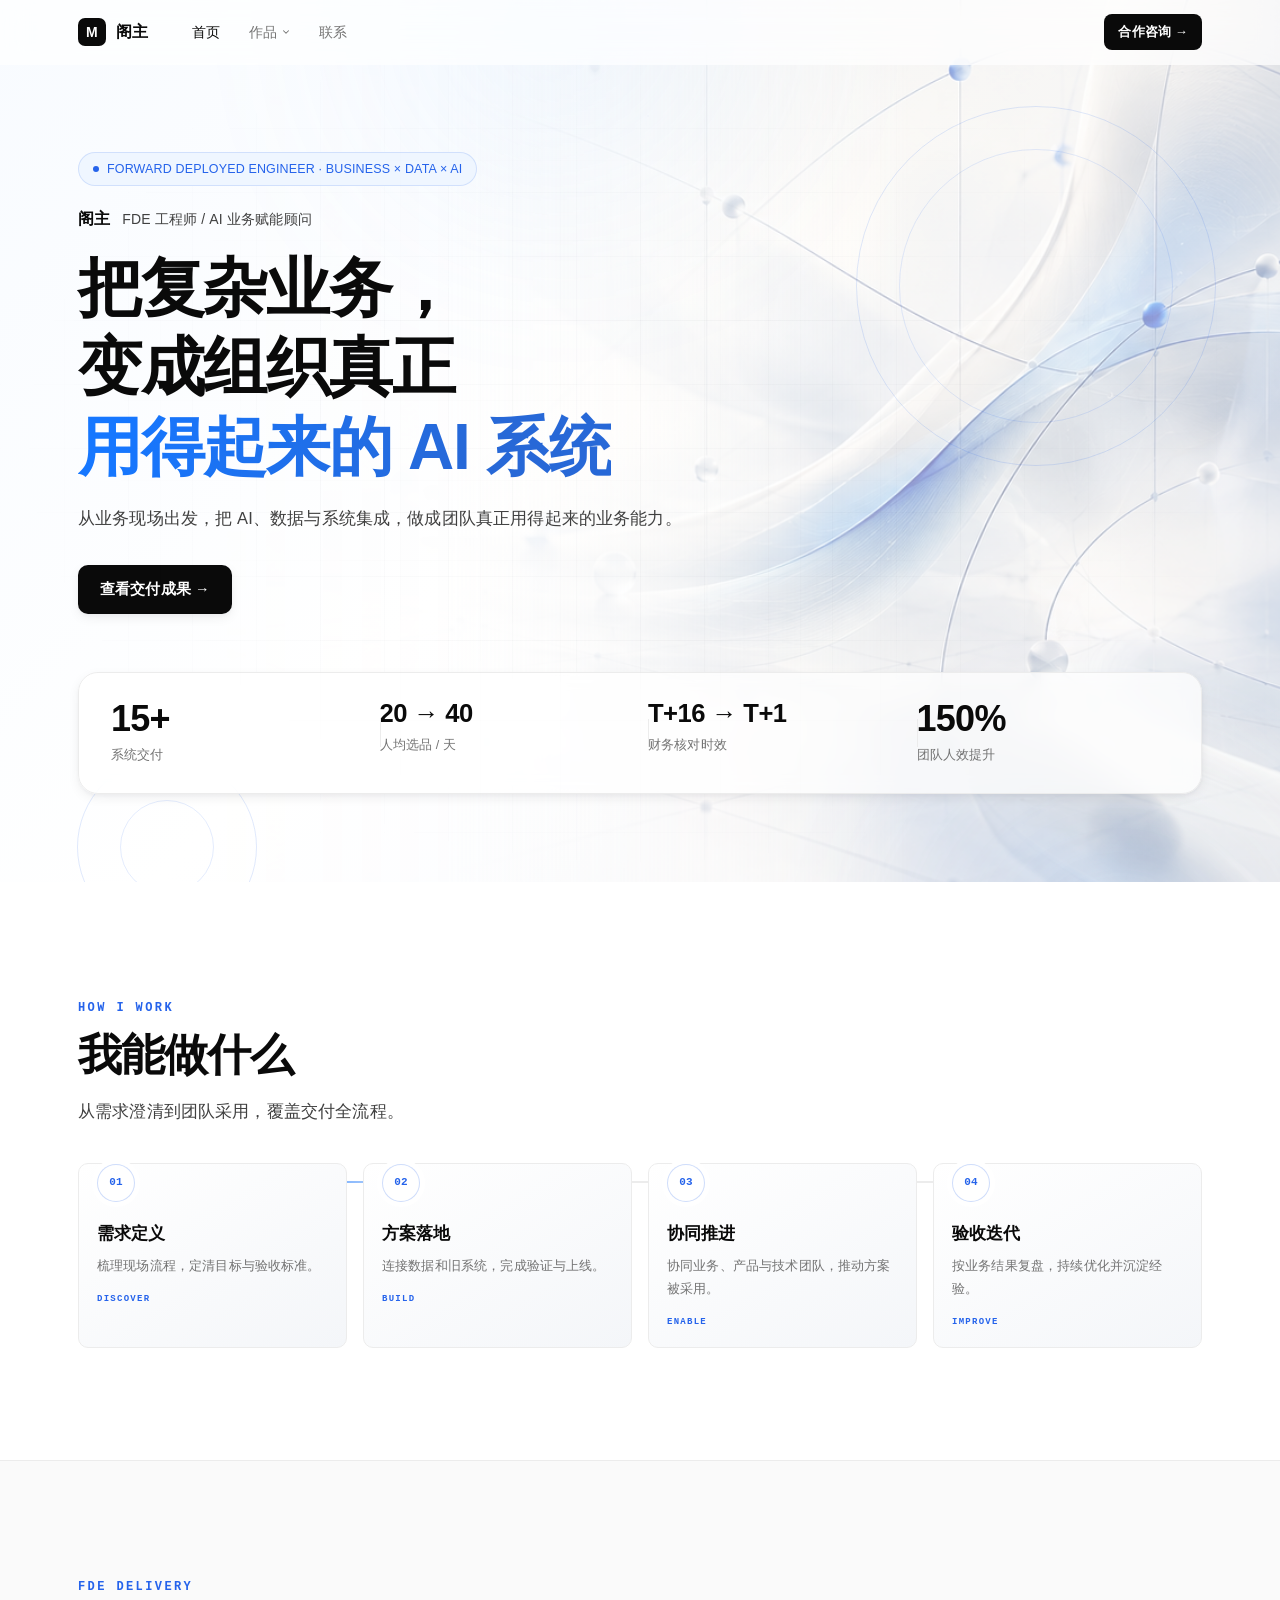
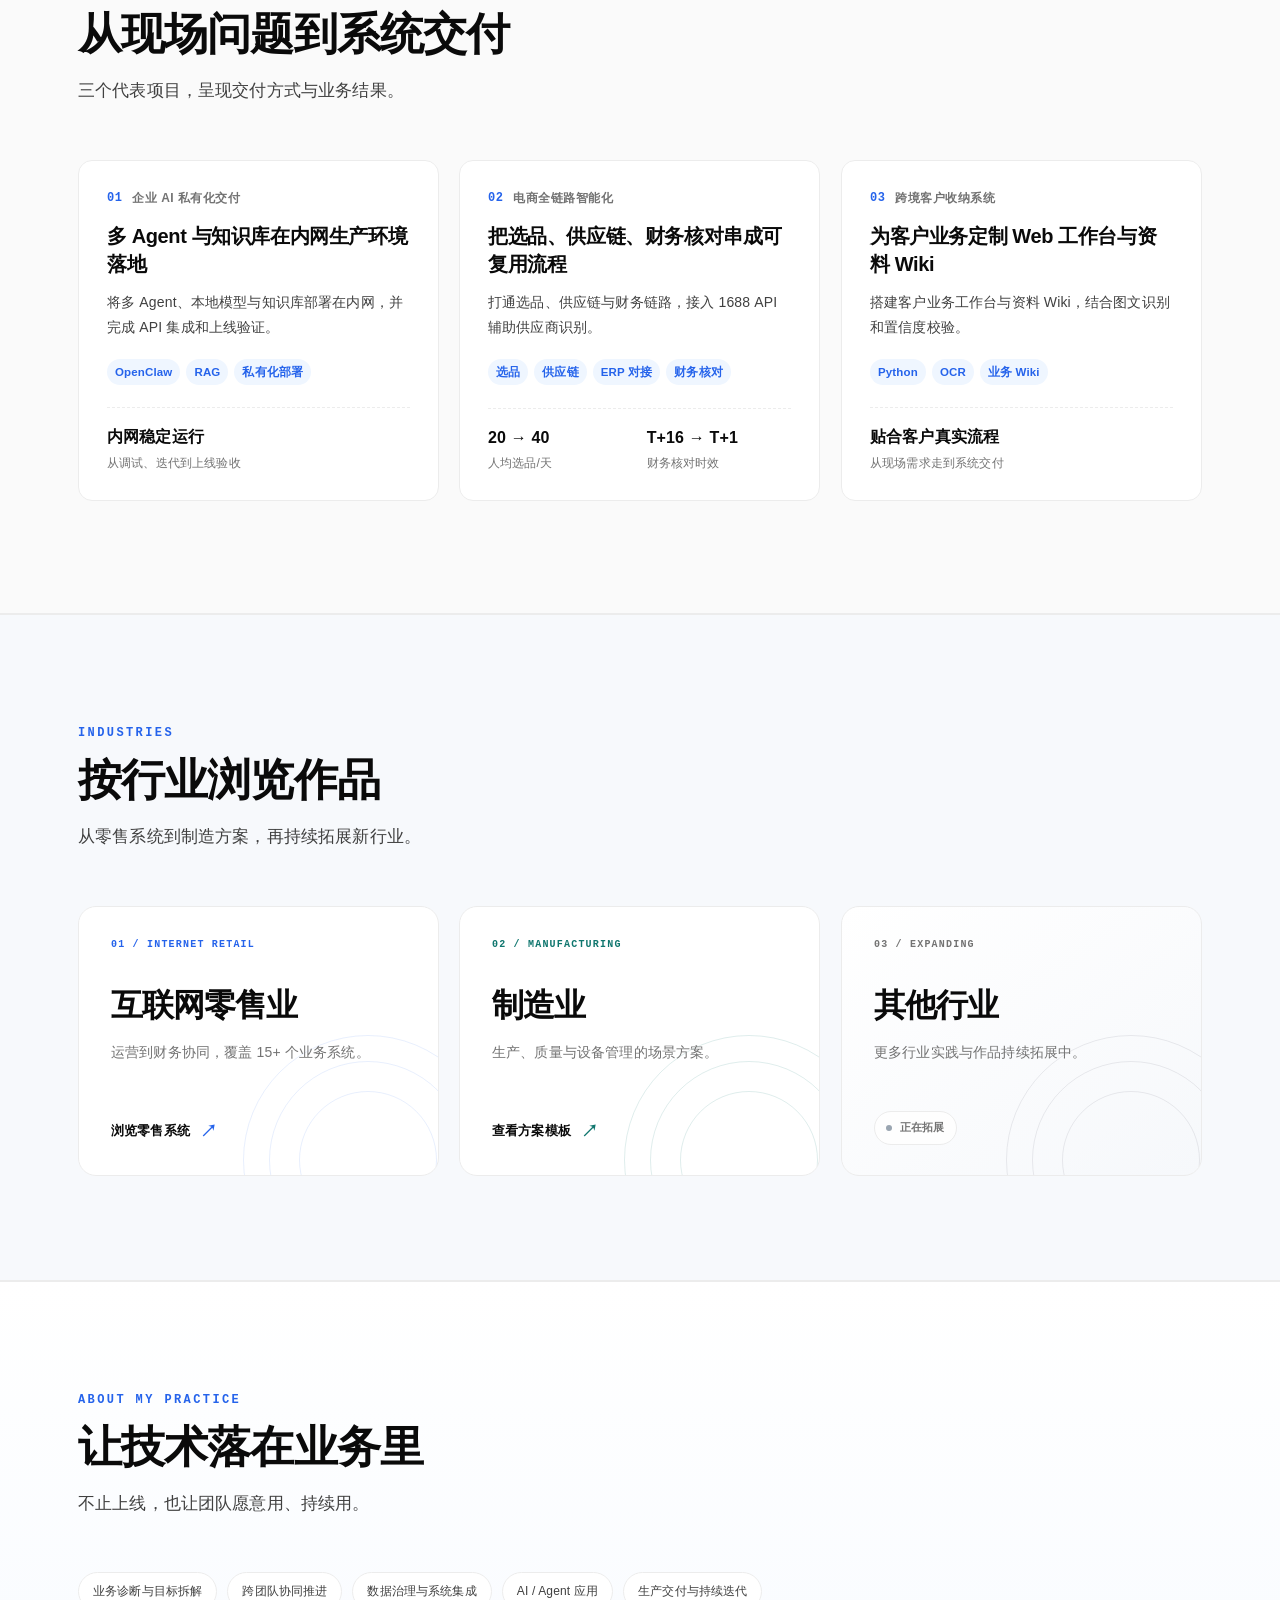
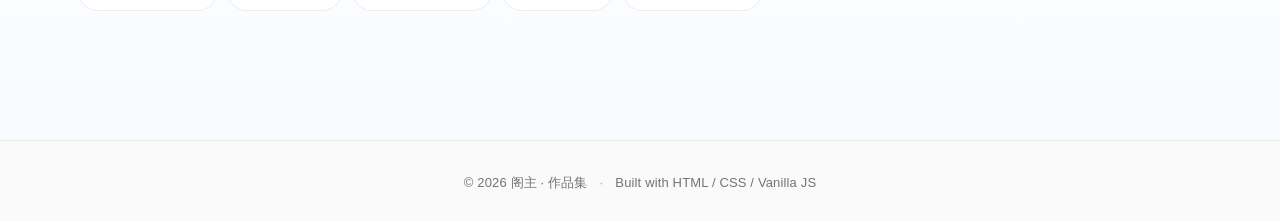
==== commit 6105529b: "Make homepage airier and more visual" ====
--- a/index.html
+++ b/index.html
@@ -5,19 +5,20 @@
   <meta name="viewport" content="width=device-width, initial-scale=1.0" />
   <title>阁主 · FDE 工程师 / AI 业务赋能顾问 · 作品集</title>
   <link rel="icon" type="image/svg+xml" href="assets/favicon.svg" />
-  <meta name="description" content="阁主 · FDE 工程师 / AI 业务赋能顾问：从业务诊断、数据治理到 Agent 构建、私有化部署与组织推广，把复杂流程变成真正被团队采用的系统。" />
+  <meta name="description" content="阁主 · FDE 工程师 / AI 业务赋能顾问：从业务现场出发，把 AI、数据与系统集成做成团队用得起来的业务能力。" />
   <meta property="og:type" content="website" />
   <meta property="og:title" content="阁主 · FDE 工程师 / AI 业务赋能顾问 · 作品集" />
   <meta property="og:description" content="从业务诊断、数据治理到 Agent 构建、私有化部署与组织推广，交付可验证、可持续采用的企业 AI 系统。" />
   <meta property="og:image" content="assets/og-image.svg" />
 
-  <link rel="stylesheet" href="assets/style.css?v=homepage-cta-20261005" />
+  <link rel="stylesheet" href="assets/style.css?v=home-airy-20261005" />
 </head>
 <body data-page="index">
 
   <!-- HERO -->
   <section class="hero" id="hero">
     <div class="hero__bg" aria-hidden="true">
+      <div class="hero__art"><img src="assets/hero-flow-atmosphere.png" alt="" width="1664" height="1024" fetchpriority="high" /></div>
       <div class="hero__grid"></div>
       <div class="hero__glow hero__glow--1"></div>
       <div class="hero__glow hero__glow--2"></div>
@@ -44,8 +45,7 @@
         </h1>
 
         <p class="hero__sub">
-          从业务诊断、数据与权限梳理，到 Agent 构建、私有化部署、ERP / API 集成与组织推广。
-          目标不是“接入 AI”，而是让业务结果<strong>可衡量、可追溯、可持续采用</strong>。
+          从业务现场出发，把 AI、数据与系统集成，做成团队真正用得起来的业务能力。
         </p>
 
         <div class="hero__cta">
@@ -80,28 +80,28 @@
       <header class="section__head" data-reveal>
         <span class="section__eyebrow">HOW I WORK</span>
         <h2 class="section__title">我能做什么</h2>
-        <p class="section__desc">深入现场、定义目标、推动落地，再用结果驱动下一轮迭代。</p>
+        <p class="section__desc">从需求澄清到团队采用，覆盖交付全流程。</p>
       </header>
       <div class="fde-model__flow" aria-label="FDE 项目交付的四个阶段">
         <div class="fde-model__track" aria-hidden="true"><span></span></div>
         <article class="fde-model__item" data-reveal>
           <span class="fde-model__num">01</span><h3>需求定义</h3>
-          <p>走进业务现场，梳理流程与真实痛点，明确 MVP、指标和验收标准。</p>
+          <p>梳理现场流程，定清目标与验收标准。</p>
           <small>DISCOVER</small>
         </article>
         <article class="fde-model__item" data-reveal>
           <span class="fde-model__num">02</span><h3>方案落地</h3>
-          <p>结合现有系统与数据，完成集成开发、POC 验证和真实环境部署。</p>
+          <p>连接数据和旧系统，完成验证与上线。</p>
           <small>BUILD</small>
         </article>
         <article class="fde-model__item" data-reveal>
           <span class="fde-model__num">03</span><h3>协同推进</h3>
-          <p>对齐业务、产品与技术团队，解决现场问题，推动流程真正用起来。</p>
+          <p>协同业务、产品与技术团队，推动方案被采用。</p>
           <small>ENABLE</small>
         </article>
         <article class="fde-model__item" data-reveal>
           <span class="fde-model__num">04</span><h3>验收迭代</h3>
-          <p>用业务指标复盘效果，沉淀可复用经验，并推动产品持续改进。</p>
+          <p>按业务结果复盘，持续优化并沉淀经验。</p>
           <small>IMPROVE</small>
         </article>
       </div>
@@ -113,25 +113,25 @@
     <div class="container">
       <header class="section__head" data-reveal>
         <span class="section__eyebrow">FDE DELIVERY</span>
-        <h2 class="section__title">从业务现场到生产系统的交付能力</h2>
-        <p class="section__desc">不只展示界面，也呈现需求拆解、技术落地与业务结果。下方系统作品集仍完整保留。</p>
+        <h2 class="section__title">从现场问题到系统交付</h2>
+        <p class="section__desc">三个代表项目，呈现交付方式与业务结果。</p>
       </header>
 
       <div class="fde-cases__grid">
         <article class="fde-case" data-reveal>
           <div class="fde-case__meta"><span>01</span> 企业 AI 私有化交付</div>
           <h3>多 Agent 与知识库在内网生产环境落地</h3>
-          <p>从需求调研、方案设计到部署验证，完成 OpenClaw 多 Agent、本地模型、向量知识库与 API 插件集成，解决模型输出稳定性、网络依赖与数据可控性问题。</p>
+          <p>将多 Agent、本地模型与知识库部署在内网，并完成 API 集成和上线验证。</p>
           <ul class="fde-case__tags" aria-label="相关技术">
-            <li>OpenClaw</li><li>Ollama</li><li>RAG</li><li>API 集成</li><li>私有化部署</li>
+            <li>OpenClaw</li><li>RAG</li><li>私有化部署</li>
           </ul>
-          <div class="fde-case__result"><strong>可在内网稳定运行</strong><span>覆盖版本调试、功能迭代与上线验收</span></div>
+          <div class="fde-case__result"><strong>内网稳定运行</strong><span>从调试、迭代到上线验收</span></div>
         </article>
 
         <article class="fde-case" data-reveal>
           <div class="fde-case__meta"><span>02</span> 电商全链路智能化</div>
           <h3>把选品、供应链、财务核对串成可复用流程</h3>
-          <p>围绕选品、运营、供应链与财务数据建立自动化链路，接入 1688 API 做供应商识别匹配，并把业务动作沉淀为可复盘的系统能力。</p>
+          <p>打通选品、供应链与财务链路，接入 1688 API 辅助供应商识别。</p>
           <ul class="fde-case__tags" aria-label="业务结果">
             <li>选品</li><li>供应链</li><li>ERP 对接</li><li>财务核对</li>
           </ul>
@@ -144,11 +144,11 @@
         <article class="fde-case" data-reveal>
           <div class="fde-case__meta"><span>03</span> 跨境客户收纳系统</div>
           <h3>为客户业务定制 Web 工作台与资料 Wiki</h3>
-          <p>以 Python + Node.js 搭建轻量业务系统与客户资料 Wiki；通过 AI 视觉识别和文本识别双校验，并用置信度记忆机制提升稳定性与数据真实度。</p>
+          <p>搭建客户业务工作台与资料 Wiki，结合图文识别和置信度校验。</p>
           <ul class="fde-case__tags" aria-label="相关技术">
-            <li>Python</li><li>Node.js</li><li>OCR</li><li>业务 Wiki</li><li>双校验</li>
+            <li>Python</li><li>OCR</li><li>业务 Wiki</li>
           </ul>
-          <div class="fde-case__result"><strong>从驻场需求到系统交付</strong><span>面向客户实际流程设计，不套模板</span></div>
+          <div class="fde-case__result"><strong>贴合客户真实流程</strong><span>从现场需求走到系统交付</span></div>
         </article>
       </div>
     </div>
@@ -160,28 +160,28 @@
       <header class="section__head" data-reveal>
         <span class="section__eyebrow">INDUSTRIES</span>
         <h2 class="section__title">按行业浏览作品</h2>
-        <p class="section__desc">浏览已整理的行业作品与方案方向。</p>
+        <p class="section__desc">从零售系统到制造方案，再持续拓展新行业。</p>
       </header>
 
       <div class="industries__grid">
         <a class="industry-card industry-card--retail" href="retail.html" data-reveal>
           <span class="industry-card__meta">01 / INTERNET RETAIL</span>
           <h3>互联网零售业</h3>
-          <p>覆盖运营、采购、助理、财务、客服与公共能力的 15+ 个业务系统。</p>
+          <p>运营到财务协同，覆盖 15+ 个业务系统。</p>
           <span class="industry-card__link">浏览零售系统 <span aria-hidden="true">↗</span></span>
           <i class="industry-card__orb" aria-hidden="true"></i>
         </a>
         <a class="industry-card industry-card--manufacturing" href="manufacturing.html" data-reveal>
           <span class="industry-card__meta">02 / MANUFACTURING</span>
           <h3>制造业</h3>
-          <p>围绕生产协同、质量追溯与设备管理的场景方案模板。</p>
+          <p>生产、质量与设备管理的场景方案。</p>
           <span class="industry-card__link">查看方案模板 <span aria-hidden="true">↗</span></span>
           <i class="industry-card__orb" aria-hidden="true"></i>
         </a>
         <article class="industry-card industry-card--upcoming" data-reveal aria-label="其他行业，正在拓展">
           <span class="industry-card__meta">03 / EXPANDING</span>
           <h3>其他行业</h3>
-          <p>持续拓展更多行业场景，后续补充经过整理的业务实践与作品。</p>
+          <p>更多行业实践与作品持续拓展中。</p>
           <span class="industry-card__status">正在拓展</span>
           <i class="industry-card__orb" aria-hidden="true"></i>
         </article>
@@ -194,8 +194,8 @@
     <div class="container">
       <header class="section__head" data-reveal>
         <span class="section__eyebrow">ABOUT MY PRACTICE</span>
-        <h2 class="section__title">让技术落在业务真正需要的地方</h2>
-        <p class="section__desc">我从业务现场出发，连接组织协作、数据与工程交付；关注的不只是系统上线，也包括它能否被团队持续使用。</p>
+        <h2 class="section__title">让技术落在业务里</h2>
+        <p class="section__desc">不止上线，也让团队愿意用、持续用。</p>
       </header>
       <div class="about__signals" data-reveal>
         <span>业务诊断与目标拆解</span><span>跨团队协同推进</span><span>数据治理与系统集成</span><span>AI / Agent 应用</span><span>生产交付与持续迭代</span>
--- a/assets/style.css
+++ b/assets/style.css
@@ -2949,12 +2949,28 @@
 
 /* ===== 首页 FDE 叙事与动效重构 ===== */
 .hero {
-  padding: 132px 0 60px;
+  padding: 152px 0 88px;
   background: linear-gradient(135deg, #f8fbff 0%, #fff 48%, #f7faff 100%);
 }
+.hero__art { position: absolute; inset: 0; overflow: hidden; pointer-events: none; }
+.hero__art img {
+  position: absolute;
+  top: -8%;
+  right: -5%;
+  width: min(100%, 1400px);
+  height: 120%;
+  object-fit: cover;
+  object-position: right center;
+  opacity: .46;
+  mix-blend-mode: multiply;
+  mask-image: linear-gradient(90deg, transparent 0%, rgba(0, 0, 0, .08) 30%, #000 66%);
+  transform-origin: right center;
+  animation: heroArtDrift 30s ease-in-out infinite alternate;
+}
+@keyframes heroArtDrift { from { transform: translate3d(0, 0, 0) scale(1.02); } to { transform: translate3d(10px, -5px, 0) scale(1.07); } }
 .hero__grid {
   background-size: 64px 64px;
-  opacity: .7;
+  opacity: .46;
   animation: gridDrift 42s linear infinite;
 }
 .hero__glow { opacity: .22; animation: none; }
@@ -3004,18 +3020,20 @@
   grid-column: 1 / -1;
   max-width: none;
   width: 100%;
-  margin: 44px 0 0;
+  margin: 58px 0 0;
   background: rgba(255, 255, 255, .72);
-}
+  animation: heroStatIn .8s .25s both;
+}
+@keyframes heroStatIn { from { opacity: 0; transform: translateY(14px); } to { opacity: 1; transform: translateY(0); } }
 .hero__stat { align-items: flex-start; text-align: left; }
 .hero__stat-num--text { font-size: clamp(22px, 2vw, 30px); white-space: nowrap; }
-.fde-model { padding: 72px 0; background: var(--c-bg); }
+.fde-model { padding: 112px 0; background: var(--c-bg); }
 .fde-model .section__head { margin-bottom: 38px; }
 .fde-model__flow { position: relative; display: grid; grid-template-columns: repeat(4, 1fr); gap: 16px; }
 .fde-model__track { position: absolute; z-index: 0; top: 18px; left: 8%; right: 8%; height: 2px; overflow: hidden; background: var(--c-line); }
 .fde-model__track span { display: block; width: 28%; height: 100%; background: linear-gradient(90deg, transparent, var(--c-brand), #85b7ff, transparent); animation: fdeFlow 6s ease-in-out infinite; }
 @keyframes fdeFlow { 0% { transform: translateX(-110%); } 100% { transform: translateX(390%); } }
-.fde-model__item { position: relative; z-index: 1; min-height: 180px; padding: 0 18px 18px; border: 1px solid var(--c-line); border-radius: var(--r-md); background: linear-gradient(150deg, #fff, var(--c-bg-tint)); transition: transform .25s, box-shadow .25s, border-color .25s; }
+.fde-model__item { position: relative; z-index: 1; min-height: 168px; padding: 0 18px 18px; border: 1px solid var(--c-line); border-radius: var(--r-md); background: linear-gradient(150deg, #fff, var(--c-bg-tint)); transition: transform .25s, box-shadow .25s, border-color .25s; }
 .fde-model__item:hover { transform: translateY(-3px); border-color: rgba(var(--c-brand-rgb), .35); box-shadow: var(--sh-2); }
 .fde-model__num { display: grid; place-items: center; width: 38px; height: 38px; margin-top: 0; border: 1px solid rgba(var(--c-brand-rgb), .22); border-radius: 50%; background: #fff; color: var(--c-brand); font-family: var(--font-mono); font-size: 11px; font-weight: 700; box-shadow: 0 0 0 5px #fff; }
 .fde-model__item h3 { margin: 18px 0 8px; color: var(--c-text); font-size: 17px; }
@@ -3023,7 +3041,8 @@
 .fde-model__item small { display: block; margin-top: 14px; color: var(--c-brand); font-family: var(--font-mono); font-size: 9px; font-weight: 700; letter-spacing: .14em; }
 
 @media (max-width: 1024px) {
-  .hero { padding: 116px 0 56px; }
+  .hero { padding: 136px 0 72px; }
+  .hero__art img { right: -16%; width: 112%; opacity: .34; }
   .hero__inner { grid-template-columns: 1fr; gap: 0; }
   .hero__copy { max-width: 760px; }
   .hero__stats { margin-top: 38px; }
@@ -3031,17 +3050,18 @@
   .fde-model__track { display: none; }
 }
 @media (max-width: 720px) {
-  .hero { padding: 104px 0 48px; }
+  .hero { padding: 116px 0 64px; }
+  .hero__art img { right: -42%; width: 146%; height: 112%; opacity: .25; }
   .hero__inner { gap: 0; }
   .hero__eyebrow { font-size: 10px; padding: 6px 10px; letter-spacing: .015em; }
   .hero__identity { margin-bottom: 16px; }
   .hero__title { font-size: clamp(36px, 10vw, 47px); line-height: 1.14; }
   .hero__title-line + .hero__title-line { margin-top: 3px; }
   .hero__sub { font-size: 15px; margin-bottom: 26px; }
-  .hero__stats { margin-top: 32px; padding: 20px; }
+  .hero__stats { margin-top: 40px; padding: 20px; }
   .hero__stat-num { font-size: 27px; }
   .hero__stat-num--text { font-size: 20px; }
-  .fde-model { padding: 64px 0; }
+  .fde-model { padding: 84px 0; }
   .fde-model__flow { grid-template-columns: 1fr; gap: 12px; }
   .fde-model__track { display: block; top: 18px; bottom: 44px; left: 18px; right: auto; width: 2px; height: auto; }
   .fde-model__track span { width: 100%; height: 28%; background: linear-gradient(180deg, transparent, var(--c-brand), #85b7ff, transparent); animation: fdeFlowVertical 6s ease-in-out infinite; }
@@ -3052,16 +3072,16 @@
 }
 @keyframes fdeFlowVertical { 0% { transform: translateY(-110%); } 100% { transform: translateY(450%); } }
 @media (prefers-reduced-motion: reduce) {
-  .hero__signal { animation: none !important; }
+  .hero__signal, .hero__art img, .hero__stats { animation: none !important; }
 }
 
 /* ===== 行业入口与行业模板页 ===== */
 body[data-page="index"] .page-bg__noise { display: none; }
 body[data-page="index"] .page-bg__shape { opacity: .045; }
 body[data-page="index"] .page-bg__grid { opacity: .24; }
-body[data-page="index"] .fde-cases { padding: 88px 0; }
-body[data-page="index"] .about { padding: 76px 0 92px; background: linear-gradient(180deg, #fff, #f8fbff); }
-.industries { padding: 84px 0; background: #f7f9fc; border-top: 1px solid var(--c-line); border-bottom: 1px solid var(--c-line); }
+body[data-page="index"] .fde-cases { padding: 112px 0; }
+body[data-page="index"] .about { padding: 104px 0 128px; background: linear-gradient(180deg, #fff, #f8fbff); }
+.industries { padding: 104px 0; background: #f7f9fc; border-top: 1px solid var(--c-line); border-bottom: 1px solid var(--c-line); }
 .industries__grid { display: grid; grid-template-columns: repeat(3, minmax(0, 1fr)); gap: 20px; }
 .industry-card { position: relative; isolation: isolate; display: flex; min-height: 270px; flex-direction: column; align-items: flex-start; overflow: hidden; padding: 30px 32px; border: 1px solid var(--c-line); border-radius: 18px; background: #fff; transition: transform .35s var(--ease-out), border-color .3s, box-shadow .3s; }
 .industry-card:hover { transform: translateY(-5px); border-color: rgba(var(--c-brand-rgb), .35); box-shadow: var(--sh-3); }
@@ -3169,9 +3189,9 @@
   .manufacturing-scenario:nth-child(even) .manufacturing-scenario__copy { order: 0; }
 }
 @media (max-width: 640px) {
-  .industries, .retail-catalog, .manufacturing-catalog { padding: 62px 0; }
-  body[data-page="index"] .fde-cases { padding: 62px 0; }
-  body[data-page="index"] .about { padding: 60px 0 68px; }
+  .industries, .retail-catalog, .manufacturing-catalog { padding: 76px 0; }
+  body[data-page="index"] .fde-cases { padding: 76px 0; }
+  body[data-page="index"] .about { padding: 76px 0 88px; }
   .industries__grid, .retail-categories { grid-template-columns: 1fr; }
   .industry-card--upcoming { grid-column: auto; min-height: 200px; }
   .industry-card { min-height: 225px; padding: 24px; }
